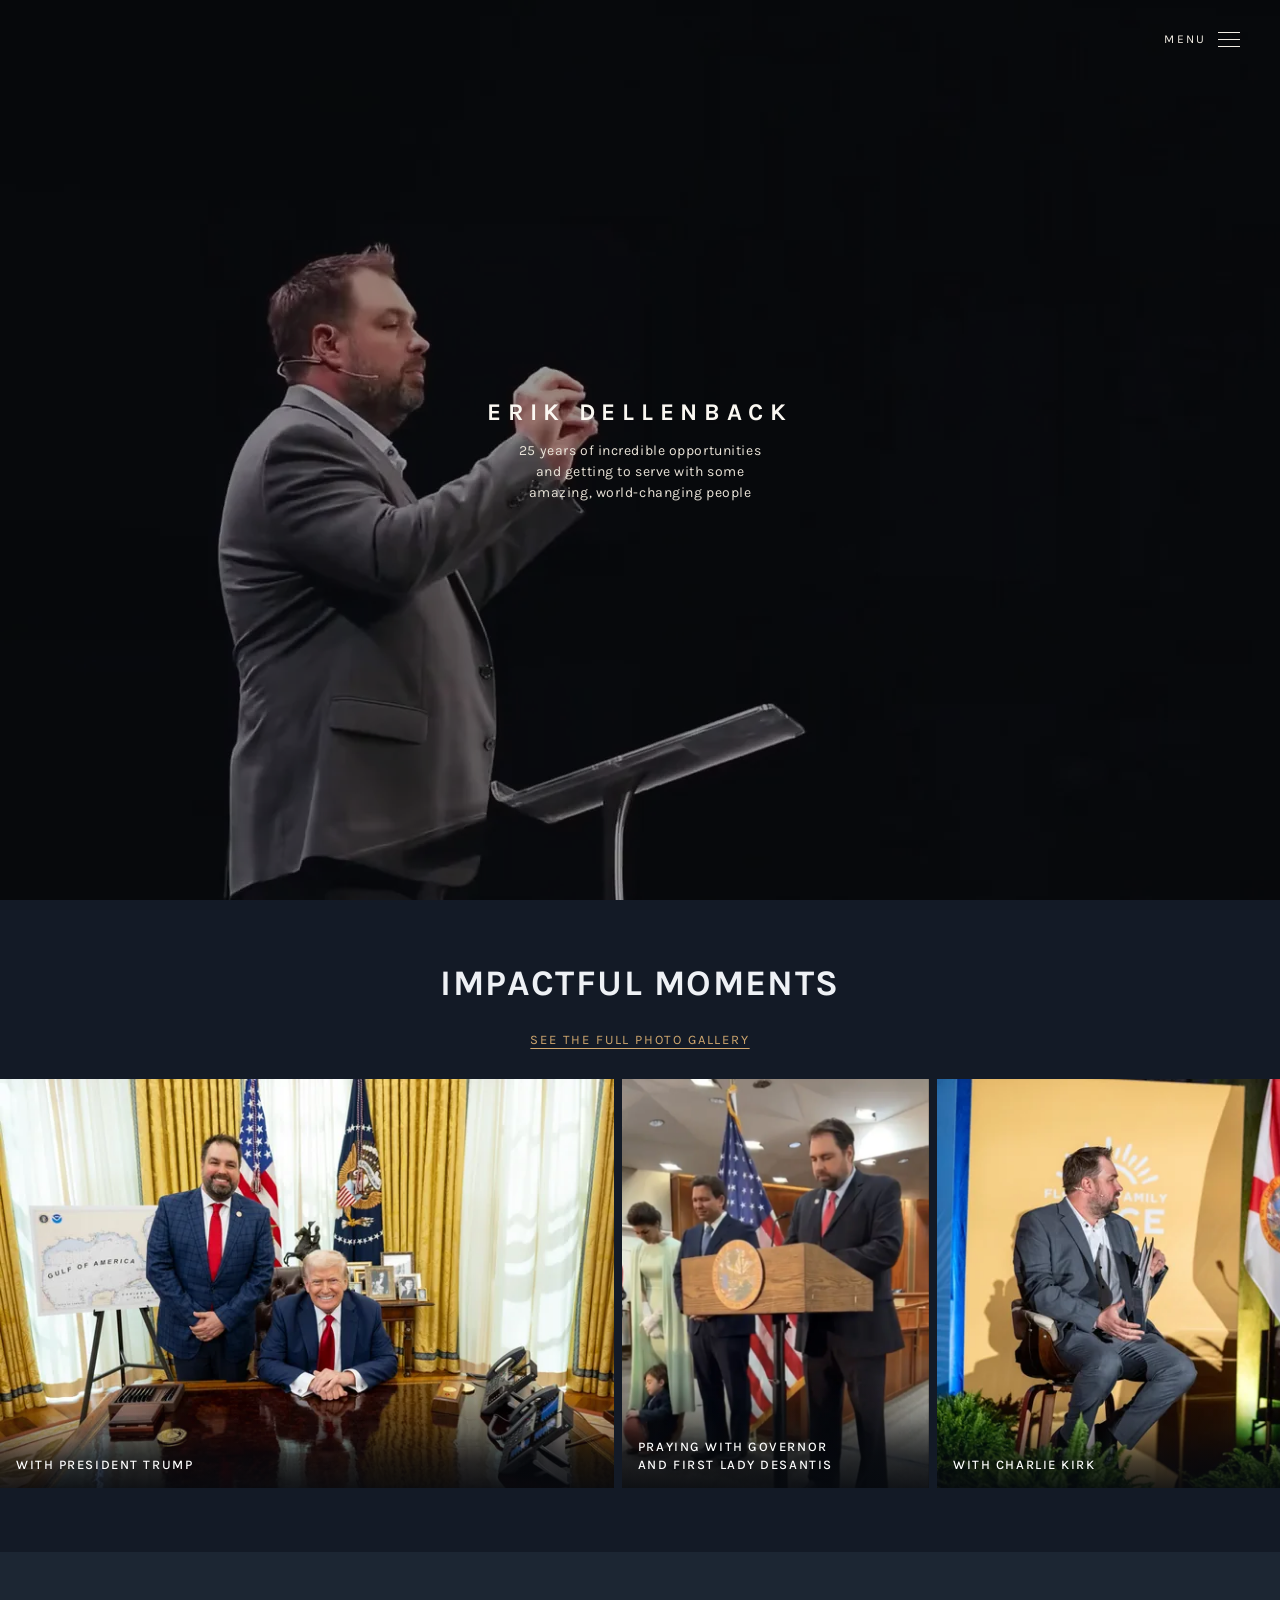
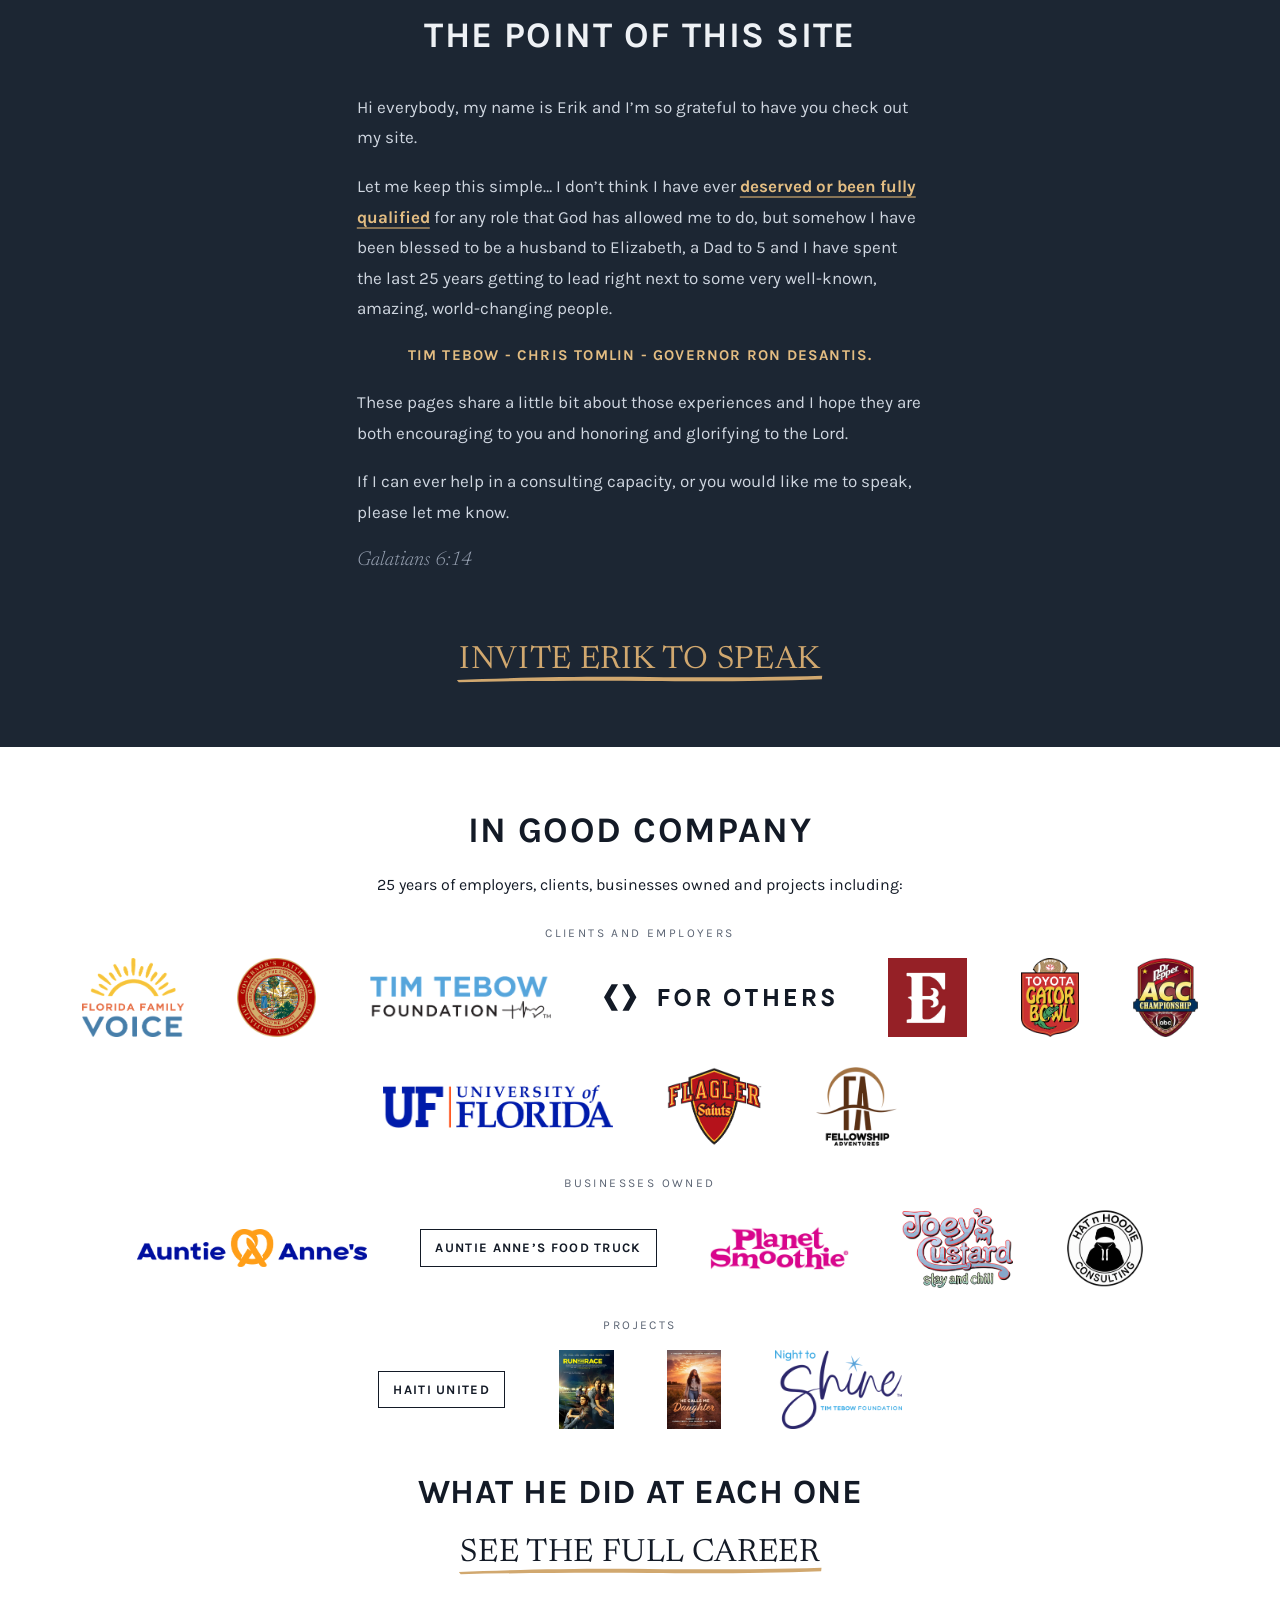
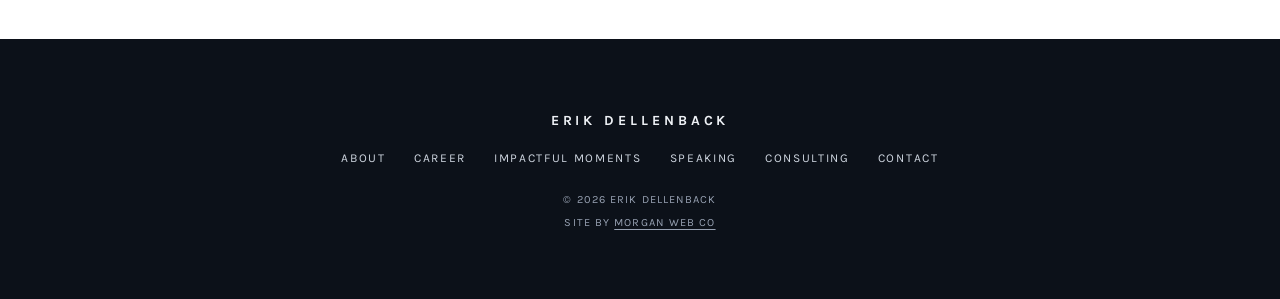
==== index.html @ 61e1d21b "Proofreading pass: confirmed grammar fixes across the site Curly apostrophes in the homepage meta te" ====
<!doctype html>
<html lang="en" class="no-js">
<head>
  <meta charset="utf-8">
  <meta name="viewport" content="width=device-width, initial-scale=1">
  <title>Erik Dellenback</title>
  <meta name="description" content="Erik Dellenback. Husband. Father. Follower of Jesus. CEO of Florida Family Voice, Florida’s first Governor’s Liaison for Faith and Community, founding president of the Tim Tebow Foundation.">
  <link rel="canonical" href="https://erikdellenback.com/">
  <meta name="theme-color" content="#131a26">

  <!-- Social sharing card -->
  <meta property="og:type" content="website">
  <meta property="og:site_name" content="Erik Dellenback">
  <meta property="og:title" content="Erik Dellenback">
  <meta property="og:description" content="Husband. Father. Follower of Jesus. CEO of Florida Family Voice, Florida’s first Governor’s Liaison for Faith and Community, founding president of the Tim Tebow Foundation.">
  <meta property="og:url" content="https://erikdellenback.com/">
  <meta property="og:image" content="https://erikdellenback.com/images/og-image.jpg">
  <meta property="og:image:width" content="1200">
  <meta property="og:image:height" content="630">
  <meta property="og:image:alt" content="Erik Dellenback walking a hurricane recovery site with Governor and First Lady DeSantis">
  <meta name="twitter:card" content="summary_large_image">

  <link rel="icon" href="favicon.svg" type="image/svg+xml">

  <!-- Fonts: Karla (sans, headings and body) + Newsreader (serif, quotes) -->
  <link rel="preconnect" href="https://fonts.googleapis.com">
  <link rel="preconnect" href="https://fonts.gstatic.com" crossorigin>
  <link href="https://fonts.googleapis.com/css2?family=Newsreader:ital,opsz,wght@0,6..72,300;0,6..72,400;1,6..72,300&family=Karla:wght@300;400;500;700&display=swap" rel="stylesheet">

  <link rel="stylesheet" href="css/site.css">
  <script src="js/site.js" defer onerror="document.documentElement.classList.replace('js','no-js')"></script>

  <script type="application/ld+json">
  {
  "@context": "https://schema.org",
  "@type": "Person",
  "name": "Erik Dellenback",
  "url": "https://erikdellenback.com/",
  "jobTitle": "Chief Executive Officer, Florida Family Voice",
  "address": {
    "@type": "PostalAddress",
    "addressLocality": "St. Augustine",
    "addressRegion": "FL",
    "addressCountry": "US"
  }
}
  </script>
</head>
<body>
<a class="skip" href="#main">Skip to content</a>

<!-- ============================================================
     HERO
     The still <picture> is always there and doubles as the video
     poster. js/site.js picks the landscape or portrait clip by screen
     shape and only shows it once it is actually playing.
       media/hero-landscape.mp4   16:9, desktops and tablets
       media/hero-portrait.mp4     9:16, phones held upright
     ============================================================ -->
<header id="top" class="hero">
  <picture class="hero__media">
    <source type="image/webp" media="(max-aspect-ratio: 4/5)" srcset="images/hero-still-portrait-640.webp 640w, images/hero-still-portrait-720.webp 720w" sizes="100vw">
    <source type="image/jpeg" media="(max-aspect-ratio: 4/5)" srcset="images/hero-still-portrait-640.jpg 640w, images/hero-still-portrait-720.jpg 720w" sizes="100vw">
    <source type="image/webp" srcset="images/hero-still-640.webp 640w, images/hero-still-1024.webp 1024w, images/hero-still-1600.webp 1600w, images/hero-still-1920.webp 1920w" sizes="100vw">
    <img src="images/hero-still-1600.jpg" srcset="images/hero-still-640.jpg 640w, images/hero-still-1024.jpg 1024w, images/hero-still-1600.jpg 1600w, images/hero-still-1920.jpg 1920w" sizes="100vw" alt="" width="1920" height="1080" fetchpriority="high" decoding="sync">
  </picture>
  <video class="hero__video" muted loop playsinline preload="metadata" aria-hidden="true" tabindex="-1" hidden
         data-src-landscape="media/hero-landscape.mp4"
         data-src-portrait="media/hero-portrait.mp4"></video>
  <div class="hero__overlay" aria-hidden="true"></div>

  <div class="topbar topbar--over">
    <button class="menu-btn" type="button" aria-expanded="false" aria-controls="menu">
      <span class="menu-btn__label">Menu</span>
      <span class="menu-btn__lines" aria-hidden="true"></span>
    </button>
  </div>

  <div class="hero__text">
    <h1 class="hero__name">Erik Dellenback</h1>
    <p class="hero__tagline">25 years of incredible opportunities and getting to serve with some amazing, world-changing people</p>
  </div>
</header>

<!-- ============================================================
     MENU  (Erik's list, 30 September 2026). Podcast is not in the
     menu; add an item pointing at #listen if clips ever exist.
     ============================================================ -->
<div id="menu" class="menu" hidden>
  <div class="menu__backdrop" data-menu-close></div>
  <nav class="menu__panel" aria-label="Site">
    <button class="menu__close" type="button" data-menu-close>Close</button>
    <ul class="menu__list">
      <li><a href="about.html">About</a></li>
      <li><a href="career.html">Career</a></li>
      <li><a href="moments.html">Impactful Moments</a></li>
      <li><a href="speaking.html">Speaking</a></li>
      <li><a href="consulting.html">Consulting</a></li>
      <li><a href="contact.html">Contact</a></li>
    </ul>
  </nav>
</div>

<main id="main" tabindex="-1">

<!-- ============================================================
     PEOPLE  (film strip)
     Seven photos at one height, drifting left. Edit the FIRST list; the
     second is a copy that makes the loop seamless. Under reduced motion
     it is a static row you can scroll by hand.
     ============================================================ -->
<section id="people" class="band band--navy">
  <div class="section section--head reveal">
    <h2 class="h2 h2--center">Impactful moments</h2>
    <p class="section__link"><a href="moments.html">See the full photo gallery</a></p>
  </div>
  <div class="strip">
    <div class="strip__track">
      <ul class="strip__list">
        <li class="strip__item">
          <figure>
            <picture>
              <source type="image/webp" srcset="images/trump-oval-office-640.webp 640w, images/trump-oval-office-1024.webp 1024w, images/trump-oval-office-1600.webp 1600w" sizes="(max-width: 687px) 330px, (max-width: 1375px) 48vw, 660px">
              <img src="images/trump-oval-office-1024.jpg" srcset="images/trump-oval-office-640.jpg 640w, images/trump-oval-office-1024.jpg 1024w, images/trump-oval-office-1600.jpg 1600w" sizes="(max-width: 687px) 330px, (max-width: 1375px) 48vw, 660px" alt="Erik Dellenback standing beside President Trump at the Resolute Desk in the Oval Office" decoding="async" width="1024" height="683">
            </picture>
            <figcaption class="strip__caption">With President Trump</figcaption>
          </figure>
        </li>
        <li class="strip__item">
          <figure>
            <picture>
              <source type="image/webp" srcset="images/desantis-podium-640.webp 640w, images/desantis-podium-1024.webp 1024w, images/desantis-podium-1284.webp 1284w" sizes="(max-width: 687px) 165px, (max-width: 1375px) 24vw, 330px">
              <img src="images/desantis-podium-1024.jpg" srcset="images/desantis-podium-640.jpg 640w, images/desantis-podium-1024.jpg 1024w, images/desantis-podium-1284.jpg 1284w" sizes="(max-width: 687px) 165px, (max-width: 1375px) 24vw, 330px" alt="Erik Dellenback praying at a podium bearing the seal of Florida, with Governor and First Lady DeSantis behind him" decoding="async" width="1024" height="1742" style="aspect-ratio:3/4;object-position:50% 20%">
            </picture>
            <figcaption class="strip__caption">Praying with Governor and First Lady DeSantis</figcaption>
          </figure>
        </li>
        <li class="strip__item">
          <figure>
            <picture>
              <source type="image/webp" srcset="images/charlie-kirk-stage-640.webp 640w, images/charlie-kirk-stage-1024.webp 1024w, images/charlie-kirk-stage-1600.webp 1600w" sizes="(max-width: 687px) 330px, (max-width: 1375px) 48vw, 660px">
              <img src="images/charlie-kirk-stage-1024.jpg" srcset="images/charlie-kirk-stage-640.jpg 640w, images/charlie-kirk-stage-1024.jpg 1024w, images/charlie-kirk-stage-1600.jpg 1600w" sizes="(max-width: 687px) 330px, (max-width: 1375px) 48vw, 660px" alt="Erik Dellenback seated on stage in conversation with Charlie Kirk at a Florida Family Voice event" decoding="async" width="1024" height="683">
            </picture>
            <figcaption class="strip__caption">With Charlie Kirk</figcaption>
          </figure>
        </li>
        <li class="strip__item">
          <figure>
            <picture>
              <source type="image/webp" srcset="images/tebow-foundation-640.webp 640w, images/tebow-foundation-960.webp 960w" sizes="(max-width: 687px) 220px, (max-width: 1375px) 32vw, 440px">
              <img src="images/tebow-foundation-960.jpg" srcset="images/tebow-foundation-640.jpg 640w, images/tebow-foundation-960.jpg 960w" sizes="(max-width: 687px) 220px, (max-width: 1375px) 32vw, 440px" alt="Tim Tebow with his arm around Erik Dellenback in front of a Tim Tebow Foundation backdrop" decoding="async" width="960" height="960">
            </picture>
            <figcaption class="strip__caption">With Tim Tebow</figcaption>
          </figure>
        </li>
        <li class="strip__item">
          <figure>
            <picture>
              <source type="image/webp" srcset="images/chris-tomlin-640.webp 640w, images/chris-tomlin-1024.webp 1024w, images/chris-tomlin-1600.webp 1600w" sizes="(max-width: 687px) 220px, (max-width: 1375px) 32vw, 440px">
              <img src="images/chris-tomlin-1024.jpg" srcset="images/chris-tomlin-640.jpg 640w, images/chris-tomlin-1024.jpg 1024w, images/chris-tomlin-1600.jpg 1600w" sizes="(max-width: 687px) 220px, (max-width: 1375px) 32vw, 440px" alt="Erik Dellenback with Chris Tomlin and the For Others board, standing in a line in a bright loft" decoding="async" width="1024" height="1024">
            </picture>
            <figcaption class="strip__caption">With Chris Tomlin and the For Others board</figcaption>
          </figure>
        </li>
        <li class="strip__item">
          <figure>
            <picture>
              <source type="image/webp" srcset="images/tebow-cure-640.webp 640w, images/tebow-cure-932.webp 932w" sizes="(max-width: 687px) 220px, (max-width: 1375px) 32vw, 440px">
              <img src="images/tebow-cure-932.jpg" srcset="images/tebow-cure-640.jpg 640w, images/tebow-cure-932.jpg 932w" sizes="(max-width: 687px) 220px, (max-width: 1375px) 32vw, 440px" alt="Erik Dellenback and Tim Tebow beside the mission plaque at the Tebow CURE Hospital in Davao City" decoding="async" width="932" height="960">
            </picture>
            <figcaption class="strip__caption">Tebow CURE Hospital, Davao City</figcaption>
          </figure>
        </li>
        <li class="strip__item">
          <figure>
            <picture>
              <source type="image/webp" srcset="images/desantis-meeting-640.webp 640w, images/desantis-meeting-1024.webp 1024w, images/desantis-meeting-1600.webp 1600w" sizes="(max-width: 687px) 330px, (max-width: 1375px) 48vw, 660px">
              <img src="images/desantis-meeting-1024.jpg" srcset="images/desantis-meeting-640.jpg 640w, images/desantis-meeting-1024.jpg 1024w, images/desantis-meeting-1600.jpg 1600w" sizes="(max-width: 687px) 330px, (max-width: 1375px) 48vw, 660px" alt="Erik Dellenback at a conference table with Governor DeSantis and Florida faith leaders" decoding="async" width="1024" height="683">
            </picture>
            <figcaption class="strip__caption">With Governor Ron DeSantis</figcaption>
          </figure>
        </li>
      </ul>
      <ul class="strip__list" aria-hidden="true">
        <li class="strip__item">
          <figure>
            <picture>
              <source type="image/webp" srcset="images/trump-oval-office-640.webp 640w, images/trump-oval-office-1024.webp 1024w, images/trump-oval-office-1600.webp 1600w" sizes="(max-width: 687px) 330px, (max-width: 1375px) 48vw, 660px">
              <img src="images/trump-oval-office-1024.jpg" srcset="images/trump-oval-office-640.jpg 640w, images/trump-oval-office-1024.jpg 1024w, images/trump-oval-office-1600.jpg 1600w" sizes="(max-width: 687px) 330px, (max-width: 1375px) 48vw, 660px" alt="Erik Dellenback standing beside President Trump at the Resolute Desk in the Oval Office" decoding="async" width="1024" height="683">
            </picture>
            <figcaption class="strip__caption">With President Trump</figcaption>
          </figure>
        </li>
        <li class="strip__item">
          <figure>
            <picture>
              <source type="image/webp" srcset="images/desantis-podium-640.webp 640w, images/desantis-podium-1024.webp 1024w, images/desantis-podium-1284.webp 1284w" sizes="(max-width: 687px) 165px, (max-width: 1375px) 24vw, 330px">
              <img src="images/desantis-podium-1024.jpg" srcset="images/desantis-podium-640.jpg 640w, images/desantis-podium-1024.jpg 1024w, images/desantis-podium-1284.jpg 1284w" sizes="(max-width: 687px) 165px, (max-width: 1375px) 24vw, 330px" alt="Erik Dellenback praying at a podium bearing the seal of Florida, with Governor and First Lady DeSantis behind him" decoding="async" width="1024" height="1742" style="aspect-ratio:3/4;object-position:50% 20%">
            </picture>
            <figcaption class="strip__caption">Praying with Governor and First Lady DeSantis</figcaption>
          </figure>
        </li>
        <li class="strip__item">
          <figure>
            <picture>
              <source type="image/webp" srcset="images/charlie-kirk-stage-640.webp 640w, images/charlie-kirk-stage-1024.webp 1024w, images/charlie-kirk-stage-1600.webp 1600w" sizes="(max-width: 687px) 330px, (max-width: 1375px) 48vw, 660px">
              <img src="images/charlie-kirk-stage-1024.jpg" srcset="images/charlie-kirk-stage-640.jpg 640w, images/charlie-kirk-stage-1024.jpg 1024w, images/charlie-kirk-stage-1600.jpg 1600w" sizes="(max-width: 687px) 330px, (max-width: 1375px) 48vw, 660px" alt="Erik Dellenback seated on stage in conversation with Charlie Kirk at a Florida Family Voice event" decoding="async" width="1024" height="683">
            </picture>
            <figcaption class="strip__caption">With Charlie Kirk</figcaption>
          </figure>
        </li>
        <li class="strip__item">
          <figure>
            <picture>
              <source type="image/webp" srcset="images/tebow-foundation-640.webp 640w, images/tebow-foundation-960.webp 960w" sizes="(max-width: 687px) 220px, (max-width: 1375px) 32vw, 440px">
              <img src="images/tebow-foundation-960.jpg" srcset="images/tebow-foundation-640.jpg 640w, images/tebow-foundation-960.jpg 960w" sizes="(max-width: 687px) 220px, (max-width: 1375px) 32vw, 440px" alt="Tim Tebow with his arm around Erik Dellenback in front of a Tim Tebow Foundation backdrop" decoding="async" width="960" height="960">
            </picture>
            <figcaption class="strip__caption">With Tim Tebow</figcaption>
          </figure>
        </li>
        <li class="strip__item">
          <figure>
            <picture>
              <source type="image/webp" srcset="images/chris-tomlin-640.webp 640w, images/chris-tomlin-1024.webp 1024w, images/chris-tomlin-1600.webp 1600w" sizes="(max-width: 687px) 220px, (max-width: 1375px) 32vw, 440px">
              <img src="images/chris-tomlin-1024.jpg" srcset="images/chris-tomlin-640.jpg 640w, images/chris-tomlin-1024.jpg 1024w, images/chris-tomlin-1600.jpg 1600w" sizes="(max-width: 687px) 220px, (max-width: 1375px) 32vw, 440px" alt="Erik Dellenback with Chris Tomlin and the For Others board, standing in a line in a bright loft" decoding="async" width="1024" height="1024">
            </picture>
            <figcaption class="strip__caption">With Chris Tomlin and the For Others board</figcaption>
          </figure>
        </li>
        <li class="strip__item">
          <figure>
            <picture>
              <source type="image/webp" srcset="images/tebow-cure-640.webp 640w, images/tebow-cure-932.webp 932w" sizes="(max-width: 687px) 220px, (max-width: 1375px) 32vw, 440px">
              <img src="images/tebow-cure-932.jpg" srcset="images/tebow-cure-640.jpg 640w, images/tebow-cure-932.jpg 932w" sizes="(max-width: 687px) 220px, (max-width: 1375px) 32vw, 440px" alt="Erik Dellenback and Tim Tebow beside the mission plaque at the Tebow CURE Hospital in Davao City" decoding="async" width="932" height="960">
            </picture>
            <figcaption class="strip__caption">Tebow CURE Hospital, Davao City</figcaption>
          </figure>
        </li>
        <li class="strip__item">
          <figure>
            <picture>
              <source type="image/webp" srcset="images/desantis-meeting-640.webp 640w, images/desantis-meeting-1024.webp 1024w, images/desantis-meeting-1600.webp 1600w" sizes="(max-width: 687px) 330px, (max-width: 1375px) 48vw, 660px">
              <img src="images/desantis-meeting-1024.jpg" srcset="images/desantis-meeting-640.jpg 640w, images/desantis-meeting-1024.jpg 1024w, images/desantis-meeting-1600.jpg 1600w" sizes="(max-width: 687px) 330px, (max-width: 1375px) 48vw, 660px" alt="Erik Dellenback at a conference table with Governor DeSantis and Florida faith leaders" decoding="async" width="1024" height="683">
            </picture>
            <figcaption class="strip__caption">With Governor Ron DeSantis</figcaption>
          </figure>
        </li>
      </ul>
    </div>
  </div>
</section>

<!-- ============================================================
     LISTEN  (hidden until real clips exist; not in the menu)
     Remove the `hidden` attribute, add a Podcast menu item, then
     replace each href, title, meta line and thumbnail.
     ============================================================ -->
<section id="listen" class="band band--slate" hidden>
  <div class="section">
  <h2 class="h2 h2--center">A few things I’ve said out loud</h2>
  <div class="clips">
    <a class="clip" href="#">
      <div class="clip__thumb"><span class="clip__play">Play</span></div>
      <p class="clip__title">Clip title</p>
      <p class="caption">Where it was said · length</p>
    </a>
    <a class="clip" href="#">
      <div class="clip__thumb"><span class="clip__play">Play</span></div>
      <p class="clip__title">Clip title</p>
      <p class="caption">Where it was said · length</p>
    </a>
    <a class="clip" href="#">
      <div class="clip__thumb"><span class="clip__play">Play</span></div>
      <p class="clip__title">Clip title</p>
      <p class="caption">Where it was said · length</p>
    </a>
  </div>
  </div>
</section>

<!-- ============================================================
     STORY  (Erik's own words, verbatim) and the closing call
     ============================================================ -->
<section id="story" class="band band--slate">
  <div class="section story reveal">
    <h2 class="h2 h2--center">The point of this site</h2>
    <div class="prose">
      <p>Hi everybody, my name is Erik and I’m so grateful to have you check out my site.</p>
      <p>Let me keep this simple… I don’t think I have ever <mark class="hl">deserved or been fully qualified</mark> for any role that God has allowed me to do, but somehow I have been blessed to be a husband to Elizabeth, a Dad to 5 and I have spent the last 25 years getting to lead right next to some very well-known, amazing, world-changing people.</p>
      <p class="story__names">Tim Tebow - Chris Tomlin - Governor Ron DeSantis.</p>
      <p>These pages share a little bit about those experiences and I hope they are both encouraging to you and honoring and glorifying to the Lord.</p>
      <p>If I can ever help in a consulting capacity, or you would like me to speak, please let me know.</p>
      <p class="story__coda">Galatians 6:14</p>
    </div>
    <div class="cta">
      <a class="cta__link" href="speaking.html">Invite Erik to speak<svg class="cta__stroke" viewBox="0 0 400 12" preserveAspectRatio="none" aria-hidden="true"><path d="M2 8.5 C 60 5.5, 140 4, 210 4.8 C 280 5.6, 340 5.2, 398 3.2 L 397.6 7.4 C 340 9.8, 280 10.4, 210 9.6 C 140 8.8, 70 9.6, 4 11 Z" fill="currentColor"/></svg></a>
    </div>
  </div>
</section>

<!-- ============================================================
     ORGANIZATIONS  (logo row on the light panel)
     Files live in logos/. Wordmarks use .logos__img; badges, seals,
     stacked and script marks add .logos__img--tall; the low horizontal
     For Others mark adds .logos__img--small. See docs/LOGOS.md.
     ============================================================ -->
<section id="served" class="band band--light section--logos">
  <div class="section reveal">
    <h2 class="h2 h2--center">In good company</h2>
    <p class="section__sub">25 years of employers, clients, businesses owned and projects including:</p>
    <div class="logos__group">
      <h3 class="logos__title">Clients and employers</h3>
      <ul class="logos">
      <li><a class="logos__link" href="career.html#florida-family-voice"><img class="logos__img logos__img--tall" src="logos/florida-family-voice.png" alt="Florida Family Voice" loading="lazy" decoding="async"><span class="logos__tip">CEO, 2025 to present</span></a></li>
      <li><a class="logos__link" href="career.html#governors-office"><img class="logos__img logos__img--tall" src="logos/gfci-seal.png" alt="Governor’s Faith and Community Initiative, State of Florida" loading="lazy" decoding="async"><span class="logos__tip">Governor’s Liaison, 2019 to 2025</span></a></li>
      <li><a class="logos__link" href="career.html#tim-tebow-foundation"><img class="logos__img" src="logos/tim-tebow-foundation.png" alt="Tim Tebow Foundation" loading="lazy" decoding="async"><span class="logos__tip">Founding President, 2011 to 2017</span></a></li>
      <li><a class="logos__link" href="career.html#for-others"><img class="logos__img logos__img--small" src="logos/for-others.svg" alt="For Others" loading="lazy" decoding="async"><span class="logos__tip">Founding board member, then interim CEO and President</span></a></li>
      <li><a class="logos__link" href="career.html#eleven22"><img class="logos__img logos__img--tall" src="logos/eleven22.png" alt="The Church of Eleven22" loading="lazy" decoding="async"><span class="logos__tip">Ordained Pastor, 2025 to present</span></a></li>
      <li><a class="logos__link" href="career.html#gator-bowl"><img class="logos__img logos__img--tall" src="logos/gator-bowl.png" alt="Gator Bowl" loading="lazy" decoding="async"><span class="logos__tip">Intern to VP and CMO, 2000 to 2011</span></a></li>
      <li><a class="logos__link" href="career.html#gator-bowl"><img class="logos__img logos__img--tall" src="logos/acc-championship.png" alt="Dr Pepper ACC Championship" loading="lazy" decoding="async"><span class="logos__tip">Founding Director, 2004 to 2008</span></a></li>
      <li><a class="logos__link" href="career.html#university-of-florida"><img class="logos__img" src="logos/university-of-florida.png" alt="University of Florida" loading="lazy" decoding="async"><span class="logos__tip">Graduate, Florida Blue Key</span></a></li>
      <li><a class="logos__link" href="career.html#flagler-college"><img class="logos__img logos__img--tall" src="logos/flagler.png" alt="Flagler College" loading="lazy" decoding="async"><span class="logos__tip">Adjunct Professor, 2008 to 2011</span></a></li>
      <li><a class="logos__link" href="career.html#fellowship-adventures"><img class="logos__img logos__img--tall" src="logos/fellowship-adventures.png" alt="Fellowship Adventures" loading="lazy" decoding="async"><span class="logos__tip">Chairman of the Board</span></a></li>
      </ul>
    </div>
    <div class="logos__group">
      <h3 class="logos__title">Businesses owned</h3>
      <ul class="logos">
      <li><a class="logos__link" href="career.html#auntie-annes"><img class="logos__img" src="logos/auntie-annes.png" alt="Auntie Anne’s" loading="lazy" decoding="async"><span class="logos__tip">Owner and franchisee, 2017 to 2024</span></a></li>
      <li><a class="logos__link" href="career.html#auntie-annes"><span class="logos__text">Auntie Anne’s Food Truck</span><span class="logos__tip">Owner, Northeast Florida, sold 2021</span></a></li>
      <li><a class="logos__link" href="career.html#planet-smoothie"><img class="logos__img" src="logos/planet-smoothie.png" alt="Planet Smoothie" loading="lazy" decoding="async"><span class="logos__tip">Owner and franchisee, 2017 to 2024</span></a></li>
      <li><a class="logos__link" href="career.html#joeys-custard"><img class="logos__img logos__img--tall" src="logos/joeys-custard.png" alt="Joey’s Custard" loading="lazy" decoding="async"><span class="logos__tip">Owner, Sanibel Island, 2021 to 2022</span></a></li>
      <li><a class="logos__link" href="career.html#hat-n-hoodie"><img class="logos__img logos__img--tall" src="logos/hat-n-hoodie.png" alt="Hat n Hoodie Consulting" loading="lazy" decoding="async"><span class="logos__tip">Founder, 2017 to present</span></a></li>
      </ul>
    </div>
    <div class="logos__group">
      <h3 class="logos__title">Projects</h3>
      <ul class="logos">
      <li><a class="logos__link" href="career.html#haiti-united"><span class="logos__text">Haiti United</span><span class="logos__tip">Collaboration</span></a></li>
      <li><a class="logos__link" href="career.html#run-the-race"><img class="logos__img logos__img--tall" src="images/poster-run-the-race-300.jpg" alt="Run the Race" loading="lazy" decoding="async"><span class="logos__tip">Executive producer, 2016 to 2019</span></a></li>
      <li><a class="logos__link" href="career.html#he-calls-me-daughter"><img class="logos__img logos__img--tall" src="images/poster-he-calls-me-daughter-300.jpg" alt="He Calls Me Daughter" loading="lazy" decoding="async"><span class="logos__tip">Executive producer, 2024 to 2026</span></a></li>
      <li><a class="logos__link" href="career.html#night-to-shine"><img class="logos__img logos__img--tall" src="logos/night-to-shine.png" alt="Night to Shine" loading="lazy" decoding="async"><span class="logos__tip">Started it at the Tim Tebow Foundation</span></a></li>
      </ul>
    </div>
    <div class="cta cta--on-light">
      <p class="cta__line">What he did at each one</p>
      <a class="cta__link" href="career.html">See the full career<svg class="cta__stroke" viewBox="0 0 400 12" preserveAspectRatio="none" aria-hidden="true"><path d="M2 8.5 C 60 5.5, 140 4, 210 4.8 C 280 5.6, 340 5.2, 398 3.2 L 397.6 7.4 C 340 9.8, 280 10.4, 210 9.6 C 140 8.8, 70 9.6, 4 11 Z" fill="currentColor"/></svg></a>
    </div>
  </div>
</section>

</main>

<!-- ============================================================
     FOOTER / CONTACT
     Social links are commented out until Erik supplies real URLs.
     ============================================================ -->
<footer class="footer">
  <a class="footer__mark" href="index.html">Erik Dellenback</a>
  <nav class="footer__nav" aria-label="Footer">
    <a href="about.html">About</a>
    <a href="career.html">Career</a>
    <a href="moments.html">Impactful Moments</a>
    <a href="speaking.html">Speaking</a>
    <a href="consulting.html">Consulting</a>
    <a href="contact.html">Contact</a>
  </nav>
  <!-- social links go here once Erik sends the ones he uses:
  <div class="footer__links"><a href="https://instagram.com/">Instagram</a></div>
  -->
  <p class="footer__legal">&copy; 2026 Erik Dellenback</p>
  <p class="footer__credit">Site by <a href="https://morganwebco.com" rel="noopener">Morgan Web Co</a></p>
</footer>

</body>
</html>
---- css/site.css ----
/* ==========================================================================
   Erik Dellenback site styles
   Palette taken from the hero video: the navy of the stages, suits and the
   Florida Family Voice backdrop as the ground; the warm gold of the
   backdrop and the wood as the accent. Karla for headings and body,
   Newsreader for quotes. Every chapter of the page sits on its own ground.
   ========================================================================== */

:root {
  --navy: #131a26;          /* primary: page ground */
  --slate: #1c2633;         /* second ground, story */
  --deep: #0c1119;          /* footer */
  --light: #ffffff;         /* logo panel */
  --gold: #d1a86f;          /* secondary: accent */
  --gold-strong: #e3bd82;   /* accent hover */
  --text: #eef1f5;          /* headings on dark */
  --body: #cfd6e0;          /* paragraphs on dark */
  --muted: #97a1b2;         /* captions, labels on dark */
  --muted-ink: #5b6473;     /* labels on the light panel */
  --rule: rgba(255, 255, 255, 0.12);
  --ink: #131a26;           /* text on the light panel */
  --media: #0c1119;         /* ground behind photos */
  --hero-name: #fbf8f2;
  --hero-nav: #f3eee5;
  --hero-tag: #e9e3d8;
  --overlay: rgba(12, 17, 25, 0.42);
  --play-ground: rgba(12, 17, 25, 0.6);

  --serif: Newsreader, Georgia, "Times New Roman", serif;
  --sans: Karla, system-ui, -apple-system, "Segoe UI", sans-serif;

  --pad-x: clamp(20px, 6vw, 96px);
  --section-y: clamp(40px, 5vw, 72px);
  --max: 1280px;
  --text-col: 720px;
  --ease: 220ms ease;
}

/* Base ------------------------------------------------------------------ */
* { box-sizing: border-box; }
html { scroll-behavior: smooth; }
@media (prefers-reduced-motion: reduce) {
  html { scroll-behavior: auto; }
  :root { --ease: 0ms; }
}

body {
  margin: 0;
  background: var(--navy);
  color: var(--text);
  font-family: var(--sans);
  font-weight: 400;
  -webkit-font-smoothing: antialiased;
  -moz-osx-font-smoothing: grayscale;
}
body.menu-open { overflow: hidden; }

p { margin: 0; }
img { display: block; max-width: 100%; }
a { color: inherit; text-decoration: none; transition: color 150ms ease; }
a:hover { color: var(--gold-strong); }
a:focus-visible { outline: 2px solid var(--gold); outline-offset: 4px; }
main:focus { outline: none; }

.skip {
  position: absolute; left: 16px; top: -100px;
  padding: 8px 12px; background: var(--gold); color: var(--navy);
  font-size: 12px; letter-spacing: 0.14em; text-transform: uppercase; z-index: 30;
}
.skip:focus { top: 16px; }

/* Shared type ----------------------------------------------------------- */
.h2 {
  margin: 0 0 clamp(20px, 3vw, 36px);
  font-family: var(--sans);
  font-weight: 700;
  font-size: clamp(26px, 3vw, 36px);
  line-height: 1.1;
  letter-spacing: 0.04em;
  text-transform: uppercase;
  color: var(--text);
}
.h2--center { text-align: center; }
.h2--page { margin-bottom: 20px; }

.eyebrow {
  margin: 0 0 14px;
  font-weight: 400; font-size: 12px; letter-spacing: 0.18em; text-transform: uppercase;
  color: var(--muted);
}
.caption { font-size: 12px; letter-spacing: 0.02em; color: var(--muted); }

.prose {
  display: flex; flex-direction: column; gap: 18px;
  font-size: 17px; line-height: 1.8; color: var(--body);
  text-wrap: pretty;
}
.prose a { color: var(--gold); text-decoration: underline; text-underline-offset: 3px; }
.prose a:hover { color: var(--gold-strong); }

/* Highlight: Erik's own key words in bold gold with a thin gold rule ------- */
.hl {
  background: none;
  color: var(--gold-strong); font-weight: 700;
  text-decoration: underline; text-decoration-color: rgba(209, 168, 111, 0.6);
  text-decoration-thickness: 2px; text-underline-offset: 0.26em; text-decoration-skip-ink: none;
}

/* Bands and layout ------------------------------------------------------ */
.band { padding: var(--section-y) 0; }
.band--navy  { background: var(--navy); }
.band--slate { background: var(--slate); }
.band--light { background: var(--light); color: var(--ink); }
.band--light .h2 { color: var(--ink); }

.section {
  max-width: var(--max);
  margin: 0 auto;
  padding: 0 var(--pad-x);
}
.section--head { padding-bottom: clamp(20px, 3vw, 32px); }

/* Reveal: a short fade-up as each chapter enters view (JS only) ----------- */
.js .reveal { opacity: 0; transform: translateY(18px); transition: opacity 600ms ease, transform 600ms ease; }
.js .reveal.is-visible { opacity: 1; transform: none; }
@media (prefers-reduced-motion: reduce), print { .js .reveal { opacity: 1; transform: none; transition: none; } }

/* Top bar and menu button ------------------------------------------------ */
.topbar {
  position: absolute; top: 0; left: 0; right: 0; z-index: 5;
  display: flex; align-items: center; justify-content: space-between;
  padding: 24px clamp(20px, 4vw, 40px);
  font-size: 12px; letter-spacing: 0.18em; text-transform: uppercase;
  color: var(--text);
}
.topbar--over { color: var(--hero-nav); }
.topbar--static { position: static; padding-top: 28px; }
.topbar__mark { color: inherit; font-family: var(--sans); font-weight: 700; font-size: 13px; letter-spacing: 0.24em; }
.topbar__mark:hover { color: var(--gold-strong); }

.menu-btn {
  margin-left: auto;
  display: inline-flex; align-items: center; gap: 12px;
  padding: 8px 0; background: none; border: 0; cursor: pointer;
  font: inherit; letter-spacing: inherit; text-transform: inherit; color: inherit;
}
.menu-btn:hover { color: var(--gold-strong); }
.menu-btn:focus-visible { outline: 2px solid currentColor; outline-offset: 6px; }
.menu-btn__lines {
  position: relative; display: block; width: 22px; height: 1px; background: currentColor;
  transition: background var(--ease);
}
.menu-btn__lines::before, .menu-btn__lines::after {
  content: ""; position: absolute; left: 0; width: 22px; height: 1px; background: currentColor;
  transition: transform var(--ease), top var(--ease);
}
.menu-btn__lines::before { top: -7px; }
.menu-btn__lines::after  { top: 7px; }
.menu-btn[aria-expanded="true"] .menu-btn__lines { background: transparent; }
.menu-btn[aria-expanded="true"] .menu-btn__lines::before { top: 0; transform: rotate(45deg); }
.menu-btn[aria-expanded="true"] .menu-btn__lines::after  { top: 0; transform: rotate(-45deg); }

/* Slide-in menu panel ---------------------------------------------------- */
.menu { position: fixed; inset: 0; z-index: 20; }
.menu__backdrop {
  position: absolute; inset: 0; background: rgba(6, 9, 14, 0.6);
  opacity: 0; transition: opacity var(--ease);
}
.menu__panel {
  position: absolute; top: 0; right: 0; bottom: 0;
  width: min(100%, 440px);
  display: flex; flex-direction: column;
  padding: 24px clamp(28px, 5vw, 56px) 40px;
  background: var(--slate); color: var(--text);
  border-left: 1px solid var(--rule);
  transform: translateX(100%); transition: transform var(--ease);
  overflow-y: auto;
}
.menu.is-open .menu__backdrop { opacity: 1; }
.menu.is-open .menu__panel { transform: none; }

.menu__close {
  align-self: flex-end;
  padding: 8px 0; background: none; border: 0; cursor: pointer;
  font-family: var(--sans); font-size: 12px; letter-spacing: 0.18em; text-transform: uppercase; color: var(--muted);
}
.menu__close:hover { color: var(--gold-strong); }
.menu__close:focus-visible { outline: 2px solid var(--gold); outline-offset: 6px; }

.menu__list { list-style: none; margin: auto 0; padding: 0; display: flex; flex-direction: column; }
.menu__list li { border-bottom: 1px solid var(--rule); }
.menu__list li:first-child { border-top: 1px solid var(--rule); }
.menu__list a {
  display: block; padding: 18px 0;
  font-family: var(--sans); font-weight: 700; text-transform: uppercase;
  font-size: clamp(20px, 2.4vw, 26px); line-height: 1.15; letter-spacing: 0.06em;
  color: var(--text);
}
.menu__list a:hover, .menu__list a[aria-current="page"] { color: var(--gold); }


/* Hero ------------------------------------------------------------------ */
.hero {
  position: relative;
  height: 100vh;
  height: 100svh;
  min-height: 560px;
  overflow: hidden;
  background: var(--media);
}
.hero__media, .hero__video { position: absolute; inset: 0; width: 100%; height: 100%; }
.hero__media img, .hero__video { width: 100%; height: 100%; object-fit: cover; }
.hero__overlay { position: absolute; inset: 0; background: var(--overlay); pointer-events: none; }

.hero__text {
  position: absolute; inset: 0;
  display: flex; flex-direction: column; align-items: center; justify-content: center;
  text-align: center; padding: 0 24px; pointer-events: none;
}
.hero__name {
  margin: 0;
  font-family: var(--sans);
  font-weight: 700;
  font-size: clamp(17px, 2vw, 24px);
  letter-spacing: 0.28em;
  text-transform: uppercase;
  color: var(--hero-name);
}
.hero__tagline { max-width: 36ch; margin: 14px auto 0; font-size: 14px; line-height: 1.5; letter-spacing: 0.04em; color: var(--hero-tag); text-wrap: balance; }

/* Film strip: seven photos at one height, drifting left ------------------ */
.strip { position: relative; overflow: hidden; overflow: clip; }
.strip__track { display: flex; width: max-content; animation: strip-scroll 110s linear infinite; }
.strip.is-offscreen .strip__track { animation-play-state: paused; }
.strip__list { list-style: none; margin: 0; padding: 0 8px 0 0; display: flex; gap: 8px; flex-shrink: 0; }
.strip__item { flex: 0 0 auto; }
.strip__item figure { position: relative; margin: 0; width: min-content; background: var(--media); }
.strip__item picture { display: block; }
.strip__item img {
  display: block; height: clamp(220px, 32vw, 440px); width: auto; max-width: none;
  object-fit: cover;
}
.strip__caption {
  position: absolute; left: 0; right: 0; bottom: 0;
  padding: 56px 16px 14px;
  background: linear-gradient(to top, rgba(6, 9, 14, 0.9) 0%, rgba(6, 9, 14, 0.72) 30%, rgba(6, 9, 14, 0.3) 65%, rgba(6, 9, 14, 0) 100%);
  font-size: 13px; font-weight: 500; letter-spacing: 0.12em; text-transform: uppercase; line-height: 1.4;
  color: #fff; text-wrap: balance;
}
.strip:focus-visible { outline: 2px solid var(--gold); outline-offset: 2px; }
@keyframes strip-scroll {
  from { transform: translateX(0); }
  to   { transform: translateX(-50%); }
}
@media (prefers-reduced-motion: reduce) {
  .strip { overflow-x: auto; overflow-y: hidden; -webkit-overflow-scrolling: touch; }
  .strip__track { animation: none; }
  .strip__list[aria-hidden="true"] { display: none; }
}
.no-js .strip { overflow-x: auto; overflow-y: hidden; }
.no-js .strip__track { animation: none; }
.no-js .strip__list[aria-hidden="true"] { display: none; }

/* Listen ---------------------------------------------------------------- */
.clips { display: grid; grid-template-columns: repeat(auto-fit, minmax(260px, 1fr)); gap: clamp(16px, 2.4vw, 32px); }
.clip { display: flex; flex-direction: column; gap: 12px; }
.clip:hover { color: var(--text); }
.clip__thumb { position: relative; aspect-ratio: 16 / 9; background: var(--media); overflow: hidden; }
.clip__thumb img { width: 100%; height: 100%; object-fit: cover; }
.clip__play {
  position: absolute; left: 14px; bottom: 12px;
  font-size: 11px; letter-spacing: 0.16em; text-transform: uppercase;
  color: var(--hero-nav); background: var(--play-ground); padding: 6px 10px; pointer-events: none;
}
.clip__title { font-family: var(--sans); font-weight: 700; font-size: 17px; line-height: 1.3; color: var(--text); }

/* Story: words only, then the closing call ------------------------------- */
.story { max-width: var(--text-col); }
.story .prose { font-size: 17px; }
.story__coda {
  font-family: var(--serif); font-style: italic; font-weight: 300;
  font-size: 20px; line-height: 1.5; color: var(--muted);
}
.cta {
  margin-top: clamp(28px, 3.5vw, 44px);
  text-align: center;
}
.cta__line {
  margin: 0;
  font-family: var(--sans); font-weight: 700; text-transform: uppercase;
  font-size: clamp(22px, 2.8vw, 34px); line-height: 1.15; letter-spacing: 0.02em;
  color: var(--text); text-wrap: balance;
}
.cta__link {
  position: relative; display: inline-block; margin-top: 24px; padding-bottom: 4px;
  font-family: var(--serif); font-weight: 400; text-transform: uppercase;
  font-size: clamp(20px, 2.5vw, 32px); line-height: 1.1; letter-spacing: 0.02em;
  color: var(--gold);
}
.cta__link:hover { color: var(--gold-strong); }
.cta__stroke { position: absolute; left: -1%; bottom: 0; width: 102%; height: 10px; color: var(--gold); }
.cta__link:hover .cta__stroke { color: var(--gold-strong); }

/* Speaking page ---------------------------------------------------------- */
.h2--xl { font-size: clamp(30px, 3.6vw, 44px); }
.split {
  display: grid; grid-template-columns: minmax(0, 5fr) minmax(0, 7fr);
  gap: clamp(28px, 5vw, 72px); align-items: center;
}
.split__photo { aspect-ratio: 5 / 4; overflow: hidden; background: var(--media); }
.split__photo img { width: 100%; height: 100%; object-fit: cover; }
@media (min-width: 901px) { .split__photo { aspect-ratio: 1 / 1; } }
@media (max-width: 900px) { .split { grid-template-columns: 1fr; } .split__photo { max-width: 520px; } }
.pull {
  margin: 0 0 18px;
  font-family: var(--serif); font-style: italic; font-weight: 300;
  font-size: clamp(19px, 2vw, 24px); line-height: 1.45; color: var(--body); text-wrap: pretty;
}
.cta--left { text-align: left; margin-top: clamp(20px, 2.5vw, 32px); }
.cta--left .cta__link { margin-top: 0; }
.talks { list-style: none; margin: 0; padding: 0; max-width: 800px; }
.talks li { padding: 20px 0; border-bottom: 1px solid var(--rule); }
.talks li:first-child { border-top: 1px solid var(--rule); }
.talks__title {
  margin: 0;
  font-family: var(--sans); font-weight: 700; text-transform: uppercase;
  font-size: clamp(17px, 1.7vw, 21px); letter-spacing: 0.05em; line-height: 1.2; color: var(--text);
}
.talks__line { margin: 8px 0 0; font-size: 16px; line-height: 1.7; color: var(--body); max-width: 680px; }
@media (min-width: 901px) {
  .talks li { display: grid; grid-template-columns: minmax(200px, 280px) minmax(0, 1fr); column-gap: clamp(24px, 4vw, 48px); align-items: baseline; }
  .talks__line { margin: 0; max-width: none; }
}
.press { max-width: var(--text-col); }
.press--center { margin-left: auto; margin-right: auto; }
.press--center .h2 { text-align: center; }
.press--center-head .pull, .press--center-head .press__contact { text-align: center; }
.press--center-head .split__logo { margin-left: auto; margin-right: auto; }
.press .prose { font-size: 17px; line-height: 1.8; }
.press__contact { margin-top: 24px; font-size: 15px; color: var(--muted); }
.press__contact a { color: var(--gold); text-decoration: underline; text-underline-offset: 3px; }
.press__contact a:hover { color: var(--gold-strong); }

/* Experiences gallery ---------------------------------------------------- */
.gallery__hint { margin: 0; font-size: 12px; letter-spacing: 0.18em; text-transform: uppercase; color: var(--muted); }
.gallery { columns: 3; column-gap: 12px; }
@media (max-width: 1000px) { .gallery { columns: 2; } }
@media (max-width: 560px) { .gallery { columns: 1; } }
.tile { position: relative; margin: 0 0 12px; break-inside: avoid; background: var(--media); overflow: hidden; }
.tile img { width: 100%; height: auto; display: block; transition: transform 600ms ease; }
.tile:hover img, .tile:focus-within img { transform: scale(1.03); }
.tile__cap {
  position: absolute; left: 0; right: 0; bottom: 0;
  padding: 56px 16px 14px;
  background: linear-gradient(to top, rgba(6, 9, 14, 0.88) 0, rgba(6, 9, 14, 0.78) calc(100% - 56px), rgba(6, 9, 14, 0) 100%);
  color: #fff; opacity: 0; transform: translateY(8px);
  transition: opacity 250ms ease, transform 250ms ease;
}
.tile:hover .tile__cap, .tile:focus-within .tile__cap { opacity: 1; transform: none; }
.tile__label { display: block; font-size: 11px; letter-spacing: 0.2em; text-transform: uppercase; color: var(--gold-strong); }
.tile__line { display: block; margin-top: 4px; font-family: var(--sans); font-weight: 700; font-size: 15px; letter-spacing: 0.04em; text-transform: uppercase; line-height: 1.3; text-wrap: balance; }
.tile:has(.tile__link:focus-visible) { outline: 2px solid var(--gold); outline-offset: 2px; }
@media (hover: none) {
  .tile__cap { opacity: 1; transform: none; }
  .gallery__hint { display: none; }
  .tile:focus-within img { transform: none; }
}
@media (prefers-reduced-motion: reduce) {
  .tile img, .tile__cap { transition: none; }
  .tile:hover img, .tile:focus-within img { transform: none; }
}

/* Organizations (logo row on the light panel) ------------------------------ */
.section--logos { text-align: center; overflow-x: clip; }
.section--logos .h2 { margin-bottom: clamp(20px, 2.5vw, 32px); }
.logos {
  list-style: none; margin: 0 auto; padding: 0; max-width: 1120px;
  display: flex; flex-wrap: wrap; justify-content: center; align-items: center;
  gap: 30px clamp(32px, 4.2vw, 60px);
}
.logos li { display: flex; align-items: center; justify-content: center; }
.logos__img { height: clamp(30px, 3.4vw, 48px); width: auto; max-width: 230px; object-fit: contain; }
.logos__img--tall { height: clamp(56px, 6.2vw, 88px); max-width: 250px; }
.logos__img--small { height: clamp(22px, 2.4vw, 34px); }

/* Consulting: who it is for ---------------------------------------------- */
.who { display: grid; gap: clamp(24px, 4vw, 48px); max-width: 1000px; }
@media (min-width: 901px) { .who { grid-template-columns: repeat(3, 1fr); } }
.who + .press__contact { margin-top: clamp(28px, 3.5vw, 44px); }
.who__title {
  margin: 0 0 10px; padding-top: 16px; border-top: 1px solid var(--rule);
  font-family: var(--sans); font-weight: 700; text-transform: uppercase;
  font-size: clamp(16px, 1.5vw, 19px); letter-spacing: 0.05em; line-height: 1.25; color: var(--text);
}
.who__line { margin: 0; font-size: 16px; line-height: 1.7; color: var(--body); }

/* Subpages (404) ---------------------------------------------------------- */
.page { max-width: var(--max); margin: 0 auto; }
.page .section { padding-top: clamp(32px, 5vw, 64px); padding-bottom: clamp(32px, 5vw, 64px); }

/* Logo links and tips (homepage) ---------------------------------------- */
.logos__link { position: relative; display: flex; align-items: center; justify-content: center; text-decoration: none; }
.logos__link img { transition: transform 220ms ease; }
.logos__link:hover img, .logos__link:focus-visible img { transform: translateY(-3px) scale(1.06); }
.logos__link:focus-visible { outline: 2px solid var(--ink); outline-offset: 3px; }
.band--light .cta__link:focus-visible { outline-color: var(--ink); }
.logos__tip {
  position: absolute; top: 100%; left: 50%; transform: translate(-50%, 2px); margin-top: 6px;
  white-space: nowrap; pointer-events: none;
  font-family: var(--sans); font-size: 11px; letter-spacing: 0.12em; text-transform: uppercase; color: var(--ink);
  opacity: 0; transition: opacity 200ms ease, transform 200ms ease;
}
.logos__link:hover .logos__tip, .logos__link:focus-visible .logos__tip { opacity: 1; transform: translate(-50%, 0); }
@media (hover: none) { .logos__tip { display: none; } }
@media (prefers-reduced-motion: reduce) { .logos__link img, .logos__tip { transition: none; } .logos__link:hover img, .logos__link:focus-visible img { transform: none; } }
.cta--on-light .cta__line { color: var(--ink); }
.cta--on-light .cta__link { color: var(--navy); }
.cta--on-light .cta__link:hover { color: var(--navy); }
.cta--on-light .cta__link:hover .cta__stroke { color: var(--navy); }

/* Contact form ------------------------------------------------------------ */
.form { max-width: 560px; margin: clamp(20px, 2.5vw, 32px) auto 0; color-scheme: dark; }
.form__row { display: flex; flex-direction: column; gap: 8px; margin-bottom: 20px; }
.form label { font-family: var(--sans); font-size: 12px; letter-spacing: 0.14em; text-transform: uppercase; color: var(--muted); }
.form input, .form select, .form textarea {
  width: 100%; box-sizing: border-box; padding: 12px 14px; margin: 0;
  font: inherit; font-size: 16px; line-height: 1.4; color: var(--text);
  background: rgba(255, 255, 255, 0.09); border: 1px solid rgba(255, 255, 255, 0.4); border-radius: 0;
}
.form select { color-scheme: dark; }
.form select option { background: var(--slate); color: var(--text); }
.form input:focus, .form select:focus, .form textarea:focus { outline: 2px solid var(--gold); outline-offset: 2px; border-color: var(--gold); }
.form textarea { min-height: 160px; resize: vertical; }
.form .form__trap { position: absolute; left: -9999px; width: 1px; height: 1px; padding: 0; border: 0; opacity: 0; }
.form__submit {
  font-family: var(--sans); font-weight: 700; font-size: 13px; letter-spacing: 0.14em; text-transform: uppercase;
  padding: 14px 32px; color: var(--gold); background: transparent; border: 1.5px solid var(--gold); border-radius: 0; cursor: pointer;
  transition: background var(--ease), color var(--ease);
}
.form__submit:hover, .form__submit:focus-visible { background: var(--gold); color: var(--navy); }
.form__submit:focus-visible { outline: 2px solid var(--gold); outline-offset: 3px; }
.form__submit[disabled] { opacity: 0.5; cursor: default; background: transparent; color: var(--gold); }
.form__status { margin: 16px 0 0; font-size: 15px; line-height: 1.6; color: var(--body); min-height: 1.6em; }
.form > .form__status:first-child { margin: 0 0 18px; color: var(--gold-strong); }
.form__status--ok { color: var(--gold-strong); }

/* About ------------------------------------------------------------------- */
.split__photo.split__photo--portrait { aspect-ratio: 3 / 4; }
.loves { list-style: none; margin: 0; padding: 0; display: grid; grid-template-columns: repeat(4, 1fr); gap: 20px; }
@media (max-width: 1000px) { .loves { grid-template-columns: repeat(2, 1fr); } }
@media (max-width: 560px) { .loves { grid-template-columns: 1fr; } }
.love { display: flex; flex-direction: column; background: var(--navy); overflow: hidden; }
.love__photo { aspect-ratio: 1 / 1; min-height: 0; flex: 0 0 auto; overflow: hidden; background: var(--media); }
.love__photo img { width: 100%; height: 100%; object-fit: cover; display: block; }
.love__body { padding: 18px 20px 22px; }
.love--text { justify-content: center; border-top: 3px solid var(--gold); background: linear-gradient(180deg, rgba(209, 168, 111, 0.1), rgba(209, 168, 111, 0) 55%), var(--navy); }
.love--text .love__body { padding: 30px 24px; }
.love__title { margin: 0 0 8px; font-family: var(--sans); font-weight: 700; text-transform: uppercase; letter-spacing: 0.05em; font-size: 15px; color: var(--text); }
.love__line { margin: 0; font-size: 15px; line-height: 1.65; color: var(--body); }
.love--text .love__title { font-size: 17px; margin-bottom: 12px; }
.love--text .love__line { font-family: var(--serif); font-style: italic; font-weight: 300; font-size: clamp(17px, 1.4vw, 20px); line-height: 1.5; color: var(--text); text-wrap: pretty; }

/* In good company --------------------------------------------------------- */
.orgs { list-style: none; margin: 0; padding: 0; }
.org {
  display: grid; grid-template-columns: 180px 1fr; gap: clamp(20px, 3vw, 40px); align-items: start;
  padding: clamp(24px, 3vw, 36px) 0; border-bottom: 1px solid var(--rule); scroll-margin-top: 90px;
}
.org:first-child { border-top: 1px solid var(--rule); }
.org__logo { background: var(--light); padding: 18px; min-height: 110px; box-sizing: border-box; display: flex; flex-direction: column; align-items: center; justify-content: center; gap: 14px; }
.org__logo:empty { background: transparent; }
.org__logo img { max-width: 140px; max-height: 70px; width: auto; height: auto; object-fit: contain; }
.org__name { margin: 0; font-family: var(--sans); font-weight: 700; text-transform: uppercase; letter-spacing: 0.05em; font-size: clamp(16px, 1.6vw, 20px); line-height: 1.3; color: var(--text); }
.org__role { margin: 6px 0 0; font-family: var(--sans); font-size: 12px; letter-spacing: 0.14em; text-transform: uppercase; line-height: 1.6; color: var(--gold); }
.org__role span { color: var(--muted); }
.org__line { margin: 12px 0 0; font-size: 16px; line-height: 1.7; color: var(--body); max-width: 680px; }
.org__line a { color: var(--gold); text-decoration: underline; text-underline-offset: 3px; }
.org__line a:hover { color: var(--gold-strong); }
@media (max-width: 640px) { .org { grid-template-columns: 1fr; } .org__logo { max-width: 220px; min-height: 90px; } }

/* 30 September round: grouped logos, story names, lightbox, consulting ------ */
.section__link { margin: -8px 0 0; text-align: center; font-size: 13px; letter-spacing: 0.14em; text-transform: uppercase; }
.section__link a { color: var(--gold); text-decoration: underline; text-underline-offset: 4px; }
.section__link a:hover { color: var(--gold-strong); }
.section__sub { margin: -10px auto 28px; max-width: 640px; text-align: center; font-size: 16px; line-height: 1.6; color: var(--ink); }
.story__names { text-align: center; font-family: var(--sans); font-weight: 700; text-transform: uppercase; letter-spacing: 0.08em; font-size: 15px; color: var(--gold-strong); }
.logos__group { margin-top: 30px; }
.logos__group:first-of-type { margin-top: 0; }
.logos__title { margin: 0 0 18px; font-family: var(--sans); font-weight: 400; font-size: 12px; letter-spacing: 0.2em; text-transform: uppercase; color: var(--muted-ink); }
.logos__text { display: inline-block; padding: 10px 14px; border: 1.5px solid var(--navy); font-family: var(--sans); font-weight: 700; font-size: 13px; letter-spacing: 0.1em; text-transform: uppercase; color: var(--navy); line-height: 1.2; }
.split__logo { display: block; width: 104px; height: auto; margin-bottom: 18px; }
.areas { columns: 2; column-gap: 32px; margin: 0; padding-left: 1.2em; font-size: 16px; line-height: 1.7; color: var(--body); }
.areas li { break-inside: avoid; padding: 2px 0; }
@media (max-width: 560px) { .areas { columns: 1; } }
@media (min-width: 641px) { .org--text > div { grid-column: 2; } }
.org__logo img[src*="poster-"] { max-height: 130px; }
.orgs + .h2 { margin-top: clamp(40px, 5vw, 64px); }
.tile__link { display: block; cursor: zoom-in; }
.lightbox { max-width: min(96vw, 1400px); max-height: 96vh; max-height: 96svh; padding: 0; overscroll-behavior: contain; margin: auto; border: 0; background: var(--deep); color: var(--text); }
.lightbox::backdrop { background: rgba(6, 9, 14, 0.9); }
.lightbox__img { display: block; max-width: 96vw; max-height: 84vh; max-height: calc(96svh - 60px); width: auto; height: auto; margin: 0 auto; }
.lightbox__cap { margin: 0; padding: 12px 16px 16px; text-align: center; font-family: var(--sans); font-size: 13px; letter-spacing: 0.08em; text-transform: uppercase; color: var(--body); }
.lightbox__close { position: absolute; top: 8px; right: 8px; min-width: 44px; min-height: 40px; display: inline-flex; align-items: center; justify-content: center; padding: 8px 12px; font-family: var(--sans); font-weight: 700; font-size: 12px; letter-spacing: 0.12em; text-transform: uppercase; color: var(--text); background: rgba(6, 9, 14, 0.7); border: 1px solid var(--rule); cursor: pointer; }
.lightbox__close:hover, .lightbox__close:focus-visible { color: var(--navy); background: var(--gold); }
body:has(.lightbox[open]) { overflow: hidden; }

/* Footer ---------------------------------------------------------------- */
.footer {
  background: var(--deep); color: var(--text);
  padding: clamp(44px, 5.5vw, 72px) 24px;
  text-align: center;
}
.footer__mark {
  margin: 0; display: inline-block; text-decoration: none;
  font-family: var(--sans); font-weight: 700; text-transform: uppercase;
  font-size: 14px; letter-spacing: 0.28em; color: var(--text);
}
.footer__mark:hover { color: var(--gold-strong); }
.footer__nav {
  margin-top: 22px;
  display: flex; flex-wrap: wrap; justify-content: center; gap: 10px 28px;
  font-size: 12px; letter-spacing: 0.14em; text-transform: uppercase; color: var(--muted);
}
.footer__nav a { color: var(--body); }
.footer__nav a:hover { color: var(--gold-strong); }
.footer__links {
  margin-top: 22px;
  display: flex; flex-wrap: wrap; justify-content: center; gap: 10px 28px;
  font-size: 15px; letter-spacing: 0.01em; color: var(--muted);
}
.footer__links a { color: var(--gold); }
.footer__links a:hover { color: var(--gold-strong); }
.footer__legal { margin-top: 28px; font-size: 11px; letter-spacing: 0.1em; text-transform: uppercase; color: var(--muted); }
.footer__credit { margin: 10px 0 0; font-size: 11px; letter-spacing: 0.1em; text-transform: uppercase; color: var(--muted); }
.footer__credit a { color: var(--muted); text-decoration: underline; text-underline-offset: 3px; }
.footer__credit a:hover { color: var(--gold-strong); }
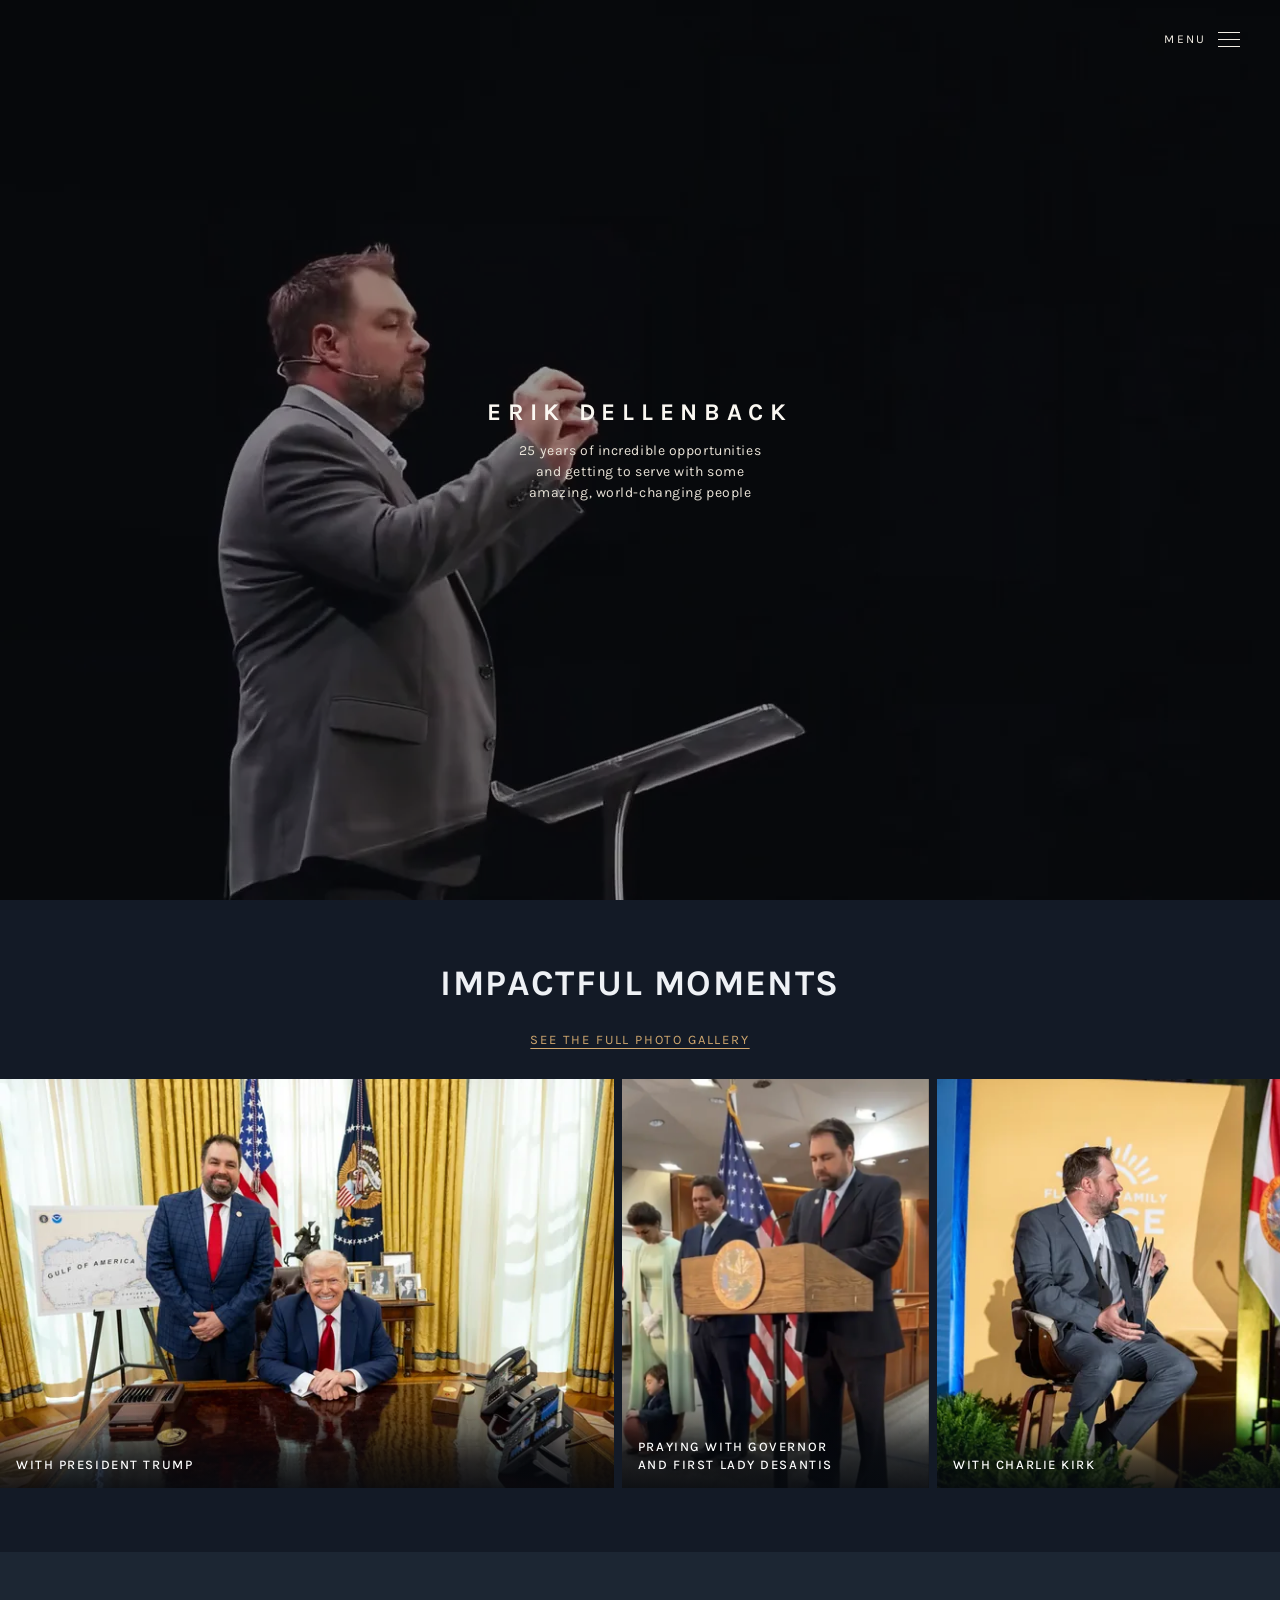
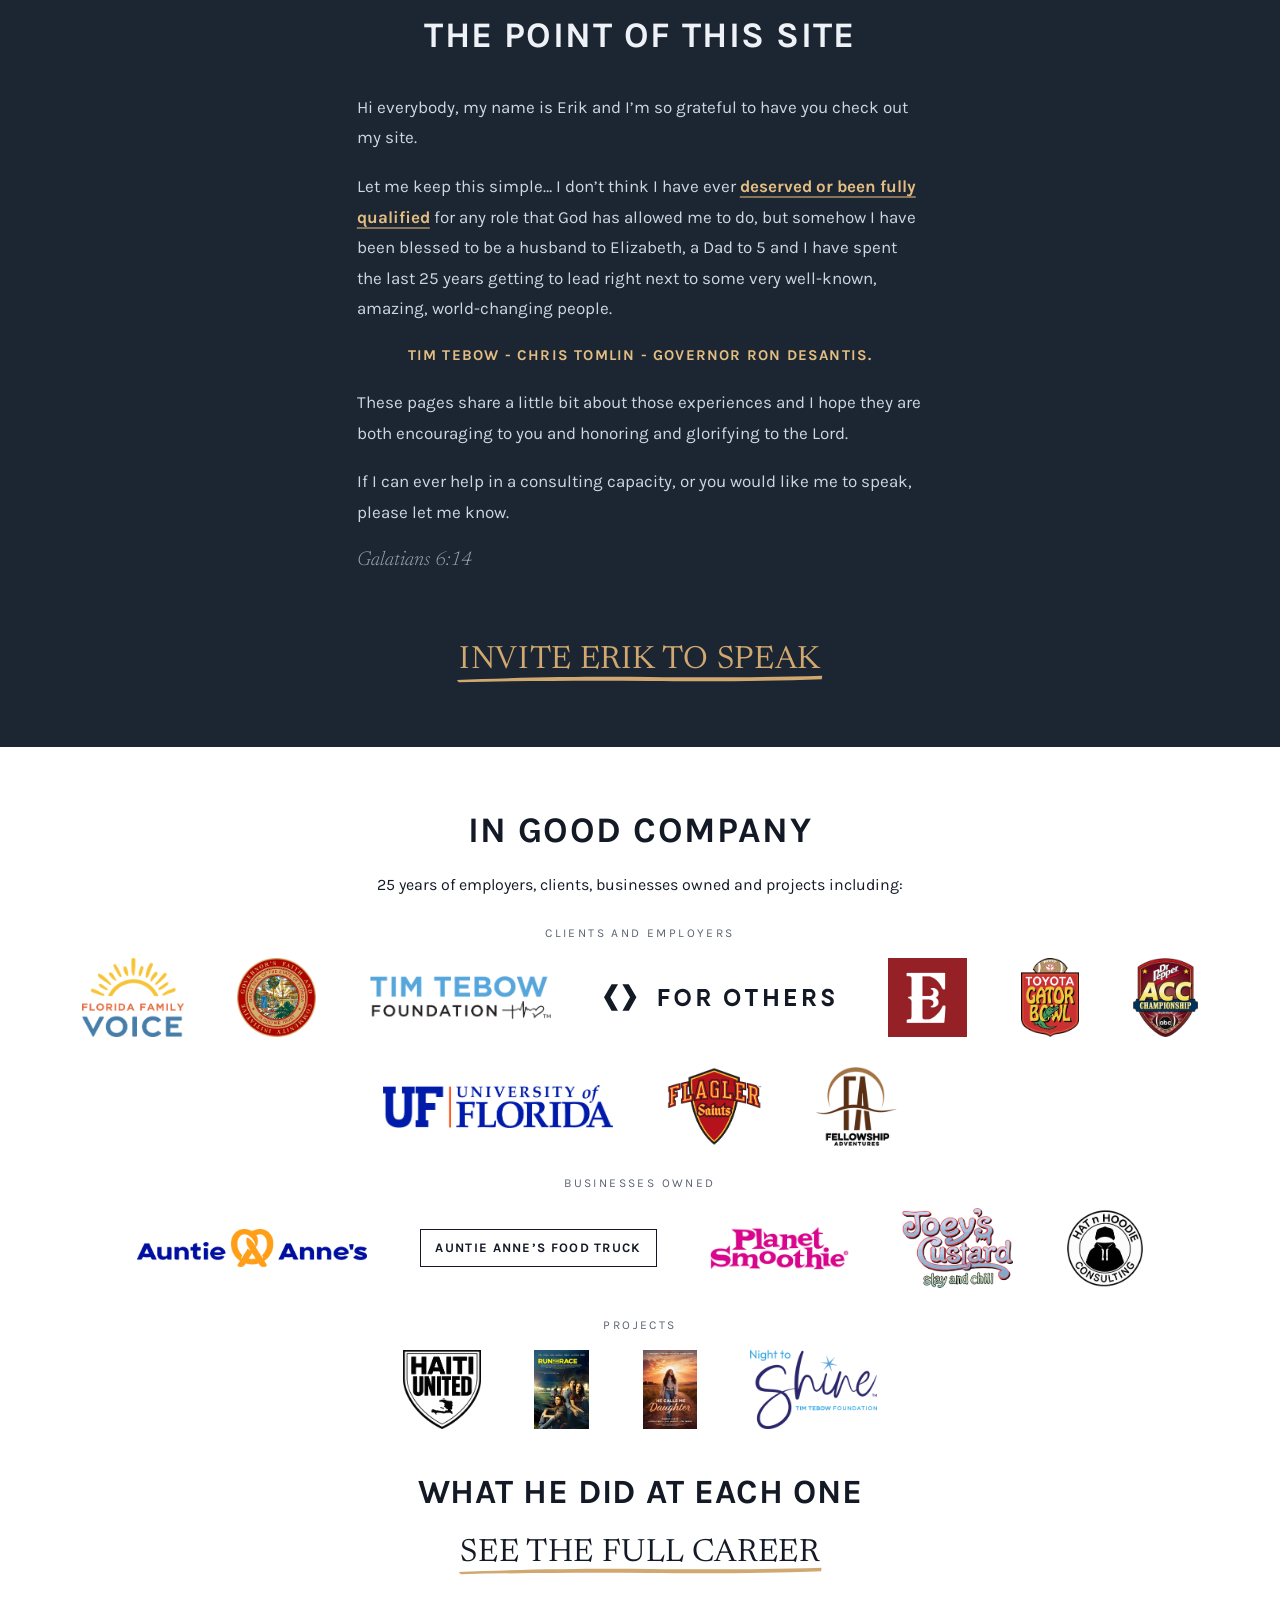
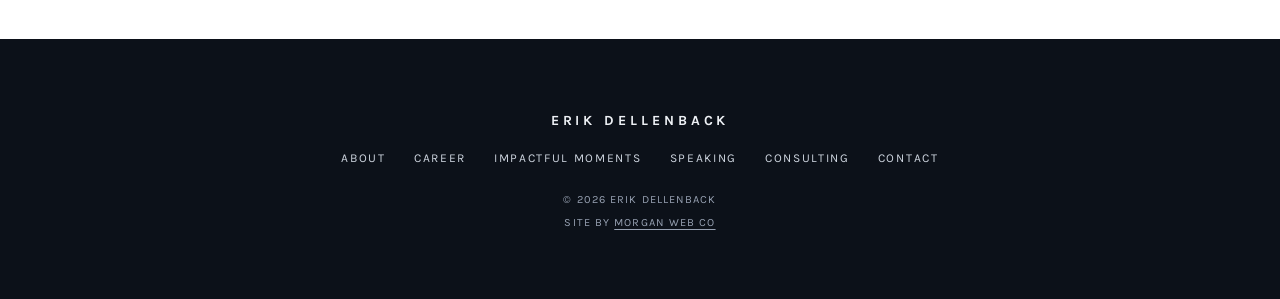
==== commit ef5659b9: "Career: logos for the entries that had none Haiti United (also on the homepage Projects row), Florid" ====
--- a/index.html
+++ b/index.html
@@ -336,7 +336,7 @@
     <div class="logos__group">
       <h3 class="logos__title">Projects</h3>
       <ul class="logos">
-      <li><a class="logos__link" href="career.html#haiti-united"><span class="logos__text">Haiti United</span><span class="logos__tip">Collaboration</span></a></li>
+      <li><a class="logos__link" href="career.html#haiti-united"><img class="logos__img logos__img--tall" src="logos/haiti-united.png" alt="Haiti United" loading="lazy" decoding="async"><span class="logos__tip">Collaboration</span></a></li>
       <li><a class="logos__link" href="career.html#run-the-race"><img class="logos__img logos__img--tall" src="images/poster-run-the-race-300.jpg" alt="Run the Race" loading="lazy" decoding="async"><span class="logos__tip">Executive producer, 2016 to 2019</span></a></li>
       <li><a class="logos__link" href="career.html#he-calls-me-daughter"><img class="logos__img logos__img--tall" src="images/poster-he-calls-me-daughter-300.jpg" alt="He Calls Me Daughter" loading="lazy" decoding="async"><span class="logos__tip">Executive producer, 2024 to 2026</span></a></li>
       <li><a class="logos__link" href="career.html#night-to-shine"><img class="logos__img logos__img--tall" src="logos/night-to-shine.png" alt="Night to Shine" loading="lazy" decoding="async"><span class="logos__tip">Started it at the Tim Tebow Foundation</span></a></li>
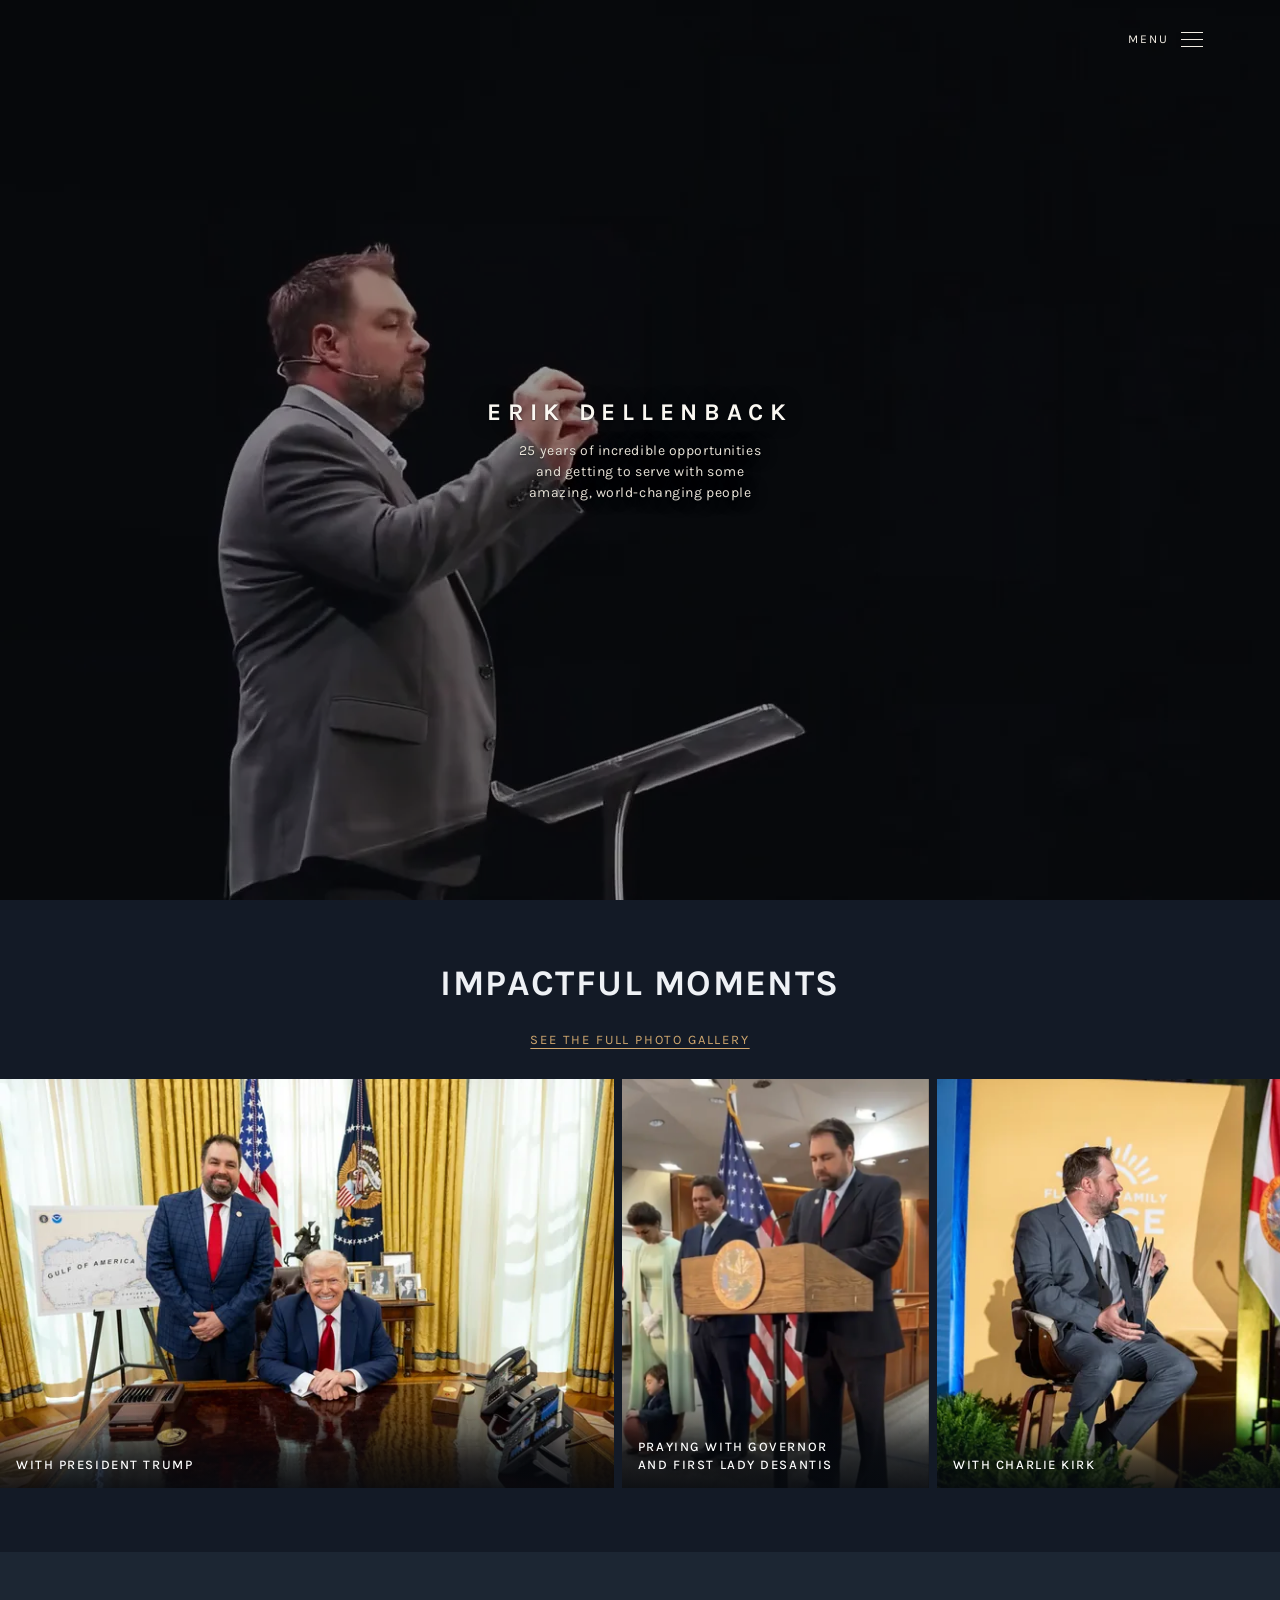
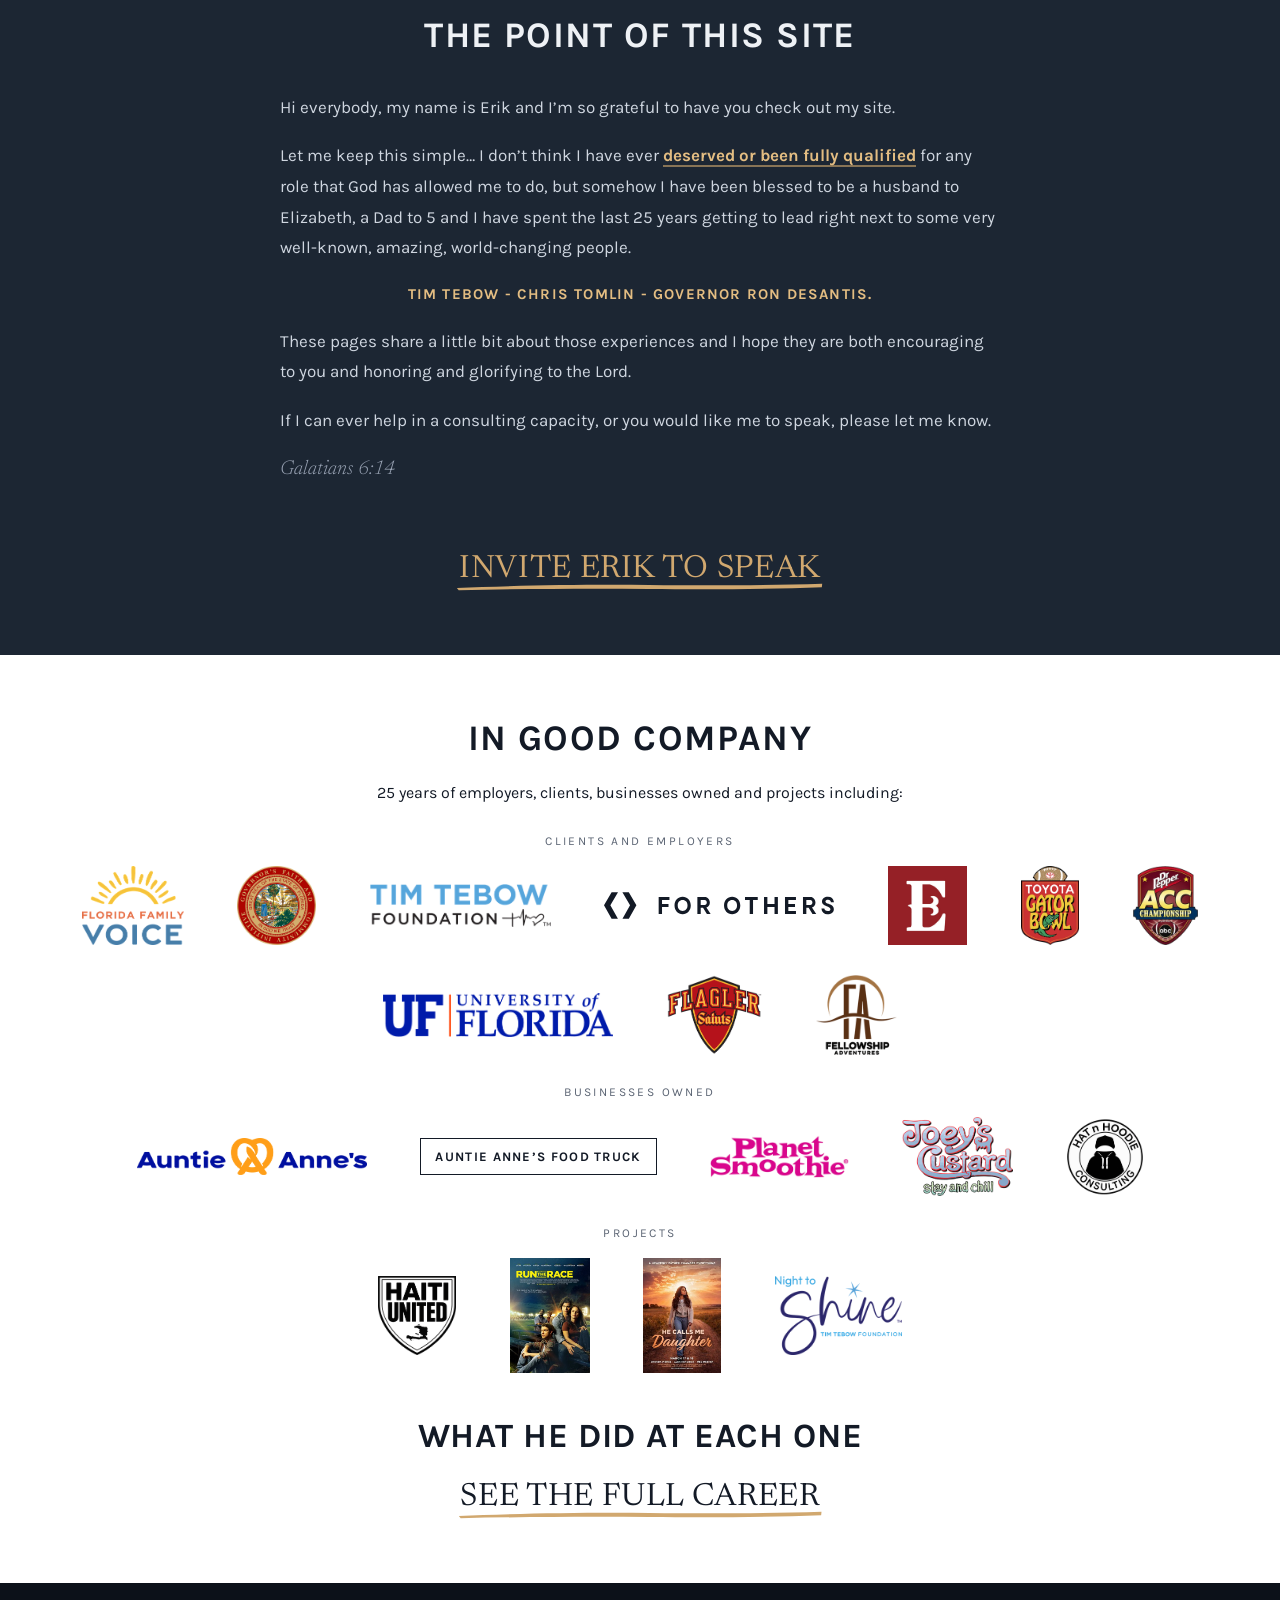
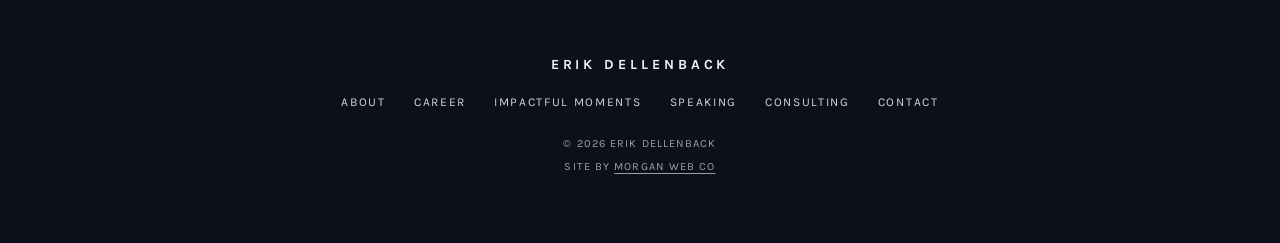
==== commit ee1a5e06: "Visual sweep fixes across every page - 404: styles and links now resolve on the preview address and " ====
--- a/index.html
+++ b/index.html
@@ -287,7 +287,7 @@
     <div class="prose">
       <p>Hi everybody, my name is Erik and I’m so grateful to have you check out my site.</p>
       <p>Let me keep this simple… I don’t think I have ever <mark class="hl">deserved or been fully qualified</mark> for any role that God has allowed me to do, but somehow I have been blessed to be a husband to Elizabeth, a Dad to 5 and I have spent the last 25 years getting to lead right next to some very well-known, amazing, world-changing people.</p>
-      <p class="story__names">Tim Tebow - Chris Tomlin - Governor Ron DeSantis.</p>
+      <p class="story__names"><span>Tim Tebow -</span> <span>Chris Tomlin -</span> <span>Governor Ron DeSantis.</span></p>
       <p>These pages share a little bit about those experiences and I hope they are both encouraging to you and honoring and glorifying to the Lord.</p>
       <p>If I can ever help in a consulting capacity, or you would like me to speak, please let me know.</p>
       <p class="story__coda">Galatians 6:14</p>
@@ -311,35 +311,35 @@
     <div class="logos__group">
       <h3 class="logos__title">Clients and employers</h3>
       <ul class="logos">
-      <li><a class="logos__link" href="career.html#florida-family-voice"><img class="logos__img logos__img--tall" src="logos/florida-family-voice.png" alt="Florida Family Voice" loading="lazy" decoding="async"><span class="logos__tip">CEO, 2025 to present</span></a></li>
-      <li><a class="logos__link" href="career.html#governors-office"><img class="logos__img logos__img--tall" src="logos/gfci-seal.png" alt="Governor’s Faith and Community Initiative, State of Florida" loading="lazy" decoding="async"><span class="logos__tip">Governor’s Liaison, 2019 to 2025</span></a></li>
-      <li><a class="logos__link" href="career.html#tim-tebow-foundation"><img class="logos__img" src="logos/tim-tebow-foundation.png" alt="Tim Tebow Foundation" loading="lazy" decoding="async"><span class="logos__tip">Founding President, 2011 to 2017</span></a></li>
-      <li><a class="logos__link" href="career.html#for-others"><img class="logos__img logos__img--small" src="logos/for-others.svg" alt="For Others" loading="lazy" decoding="async"><span class="logos__tip">Founding board member, then interim CEO and President</span></a></li>
-      <li><a class="logos__link" href="career.html#eleven22"><img class="logos__img logos__img--tall" src="logos/eleven22.png" alt="The Church of Eleven22" loading="lazy" decoding="async"><span class="logos__tip">Ordained Pastor, 2025 to present</span></a></li>
-      <li><a class="logos__link" href="career.html#gator-bowl"><img class="logos__img logos__img--tall" src="logos/gator-bowl.png" alt="Gator Bowl" loading="lazy" decoding="async"><span class="logos__tip">Intern to VP and CMO, 2000 to 2011</span></a></li>
-      <li><a class="logos__link" href="career.html#gator-bowl"><img class="logos__img logos__img--tall" src="logos/acc-championship.png" alt="Dr Pepper ACC Championship" loading="lazy" decoding="async"><span class="logos__tip">Founding Director, 2004 to 2008</span></a></li>
-      <li><a class="logos__link" href="career.html#university-of-florida"><img class="logos__img" src="logos/university-of-florida.png" alt="University of Florida" loading="lazy" decoding="async"><span class="logos__tip">Graduate, Florida Blue Key</span></a></li>
-      <li><a class="logos__link" href="career.html#flagler-college"><img class="logos__img logos__img--tall" src="logos/flagler.png" alt="Flagler College" loading="lazy" decoding="async"><span class="logos__tip">Adjunct Professor, 2008 to 2011</span></a></li>
-      <li><a class="logos__link" href="career.html#fellowship-adventures"><img class="logos__img logos__img--tall" src="logos/fellowship-adventures.png" alt="Fellowship Adventures" loading="lazy" decoding="async"><span class="logos__tip">Chairman of the Board</span></a></li>
+      <li><a class="logos__link" href="career.html#florida-family-voice"><img class="logos__img logos__img--tall" src="logos/florida-family-voice.png" alt="Florida Family Voice" width="255" height="200" loading="lazy" decoding="async"><span class="logos__tip">CEO, 2025 to present</span></a></li>
+      <li><a class="logos__link" href="career.html#governors-office"><img class="logos__img logos__img--tall" src="logos/gfci-seal.png" alt="Governor’s Faith and Community Initiative, State of Florida" width="199" height="200" loading="lazy" decoding="async"><span class="logos__tip">Governor’s Liaison, 2019 to 2025</span></a></li>
+      <li><a class="logos__link" href="career.html#tim-tebow-foundation"><img class="logos__img" src="logos/tim-tebow-foundation.png" alt="Tim Tebow Foundation" width="830" height="200" loading="lazy" decoding="async"><span class="logos__tip">Founding President, 2011 to 2017</span></a></li>
+      <li><a class="logos__link" href="career.html#for-others"><img class="logos__img logos__img--small" src="logos/for-others.svg" alt="For Others" width="269" height="31" loading="lazy" decoding="async"><span class="logos__tip">Founding board member, then interim CEO and President</span></a></li>
+      <li><a class="logos__link" href="career.html#eleven22"><img class="logos__img logos__img--tall" src="logos/eleven22.png" alt="The Church of Eleven22" width="200" height="200" loading="lazy" decoding="async"><span class="logos__tip">Ordained Pastor, 2025 to present</span></a></li>
+      <li><a class="logos__link" href="career.html#gator-bowl"><img class="logos__img logos__img--tall" src="logos/gator-bowl.png" alt="Gator Bowl" width="145" height="200" loading="lazy" decoding="async"><span class="logos__tip">Intern to VP and CMO, 2000 to 2011</span></a></li>
+      <li><a class="logos__link" href="career.html#gator-bowl"><img class="logos__img logos__img--tall" src="logos/acc-championship.png" alt="Dr Pepper ACC Championship" width="164" height="200" loading="lazy" decoding="async"><span class="logos__tip">Founding Director, 2004 to 2008</span></a></li>
+      <li><a class="logos__link" href="career.html#university-of-florida"><img class="logos__img" src="logos/university-of-florida.png" alt="University of Florida" width="1067" height="200" loading="lazy" decoding="async"><span class="logos__tip">Graduate, Florida Blue Key</span></a></li>
+      <li><a class="logos__link" href="career.html#flagler-college"><img class="logos__img logos__img--tall" src="logos/flagler.png" alt="Flagler College" width="239" height="200" loading="lazy" decoding="async"><span class="logos__tip">Adjunct Professor, 2008 to 2011</span></a></li>
+      <li><a class="logos__link" href="career.html#fellowship-adventures"><img class="logos__img logos__img--tall" src="logos/fellowship-adventures.png" alt="Fellowship Adventures" width="204" height="200" loading="lazy" decoding="async"><span class="logos__tip">Chairman of the Board</span></a></li>
       </ul>
     </div>
     <div class="logos__group">
       <h3 class="logos__title">Businesses owned</h3>
       <ul class="logos">
-      <li><a class="logos__link" href="career.html#auntie-annes"><img class="logos__img" src="logos/auntie-annes.png" alt="Auntie Anne’s" loading="lazy" decoding="async"><span class="logos__tip">Owner and franchisee, 2017 to 2024</span></a></li>
+      <li><a class="logos__link" href="career.html#auntie-annes"><img class="logos__img" src="logos/auntie-annes.png" alt="Auntie Anne’s" width="1235" height="200" loading="lazy" decoding="async"><span class="logos__tip">Owner and franchisee, 2017 to 2024</span></a></li>
       <li><a class="logos__link" href="career.html#auntie-annes"><span class="logos__text">Auntie Anne’s Food Truck</span><span class="logos__tip">Owner, Northeast Florida, sold 2021</span></a></li>
-      <li><a class="logos__link" href="career.html#planet-smoothie"><img class="logos__img" src="logos/planet-smoothie.png" alt="Planet Smoothie" loading="lazy" decoding="async"><span class="logos__tip">Owner and franchisee, 2017 to 2024</span></a></li>
-      <li><a class="logos__link" href="career.html#joeys-custard"><img class="logos__img logos__img--tall" src="logos/joeys-custard.png" alt="Joey’s Custard" loading="lazy" decoding="async"><span class="logos__tip">Owner, Sanibel Island, 2021 to 2022</span></a></li>
-      <li><a class="logos__link" href="career.html#hat-n-hoodie"><img class="logos__img logos__img--tall" src="logos/hat-n-hoodie.png" alt="Hat n Hoodie Consulting" loading="lazy" decoding="async"><span class="logos__tip">Founder, 2017 to present</span></a></li>
+      <li><a class="logos__link" href="career.html#planet-smoothie"><img class="logos__img" src="logos/planet-smoothie.png" alt="Planet Smoothie" width="635" height="200" loading="lazy" decoding="async"><span class="logos__tip">Owner and franchisee, 2017 to 2024</span></a></li>
+      <li><a class="logos__link" href="career.html#joeys-custard"><img class="logos__img logos__img--tall" src="logos/joeys-custard.png" alt="Joey’s Custard" width="279" height="200" loading="lazy" decoding="async"><span class="logos__tip">Owner, Sanibel Island, 2021 to 2022</span></a></li>
+      <li><a class="logos__link" href="career.html#hat-n-hoodie"><img class="logos__img logos__img--tall" src="logos/hat-n-hoodie.png" alt="Hat n Hoodie Consulting" width="193" height="200" loading="lazy" decoding="async"><span class="logos__tip">Founder, 2017 to present</span></a></li>
       </ul>
     </div>
     <div class="logos__group">
       <h3 class="logos__title">Projects</h3>
       <ul class="logos">
-      <li><a class="logos__link" href="career.html#haiti-united"><img class="logos__img logos__img--tall" src="logos/haiti-united.png" alt="Haiti United" loading="lazy" decoding="async"><span class="logos__tip">Collaboration</span></a></li>
-      <li><a class="logos__link" href="career.html#run-the-race"><img class="logos__img logos__img--tall" src="images/poster-run-the-race-300.jpg" alt="Run the Race" loading="lazy" decoding="async"><span class="logos__tip">Executive producer, 2016 to 2019</span></a></li>
-      <li><a class="logos__link" href="career.html#he-calls-me-daughter"><img class="logos__img logos__img--tall" src="images/poster-he-calls-me-daughter-300.jpg" alt="He Calls Me Daughter" loading="lazy" decoding="async"><span class="logos__tip">Executive producer, 2024 to 2026</span></a></li>
-      <li><a class="logos__link" href="career.html#night-to-shine"><img class="logos__img logos__img--tall" src="logos/night-to-shine.png" alt="Night to Shine" loading="lazy" decoding="async"><span class="logos__tip">Started it at the Tim Tebow Foundation</span></a></li>
+      <li><a class="logos__link" href="career.html#haiti-united"><img class="logos__img logos__img--tall" src="logos/haiti-united.png" alt="Haiti United" width="197" height="200" loading="lazy" decoding="async"><span class="logos__tip">Collaboration</span></a></li>
+      <li><a class="logos__link" href="career.html#run-the-race"><img class="logos__img logos__img--tall" src="images/poster-run-the-race-300.jpg" alt="Run the Race" width="300" height="434" loading="lazy" decoding="async"><span class="logos__tip">Executive producer, 2016 to 2019</span></a></li>
+      <li><a class="logos__link" href="career.html#he-calls-me-daughter"><img class="logos__img logos__img--tall" src="images/poster-he-calls-me-daughter-300.jpg" alt="He Calls Me Daughter" width="300" height="444" loading="lazy" decoding="async"><span class="logos__tip">Executive producer, 2024 to 2026</span></a></li>
+      <li><a class="logos__link" href="career.html#night-to-shine"><img class="logos__img logos__img--tall" src="logos/night-to-shine.png" alt="Night to Shine" width="320" height="200" loading="lazy" decoding="async"><span class="logos__tip">Started it at the Tim Tebow Foundation</span></a></li>
       </ul>
     </div>
     <div class="cta cta--on-light">
--- a/css/site.css
+++ b/css/site.css
@@ -46,6 +46,8 @@
 
 body {
   margin: 0;
+  min-height: 100vh; min-height: 100svh;
+  display: flex; flex-direction: column;
   background: var(--navy);
   color: var(--text);
   font-family: var(--sans);
@@ -53,6 +55,7 @@
   -webkit-font-smoothing: antialiased;
   -moz-osx-font-smoothing: grayscale;
 }
+main { flex: 1 0 auto; width: 100%; }
 body.menu-open { overflow: hidden; }
 
 p { margin: 0; }
@@ -133,6 +136,7 @@
   font-size: 12px; letter-spacing: 0.18em; text-transform: uppercase;
   color: var(--text);
 }
+@media (max-width: 1280px) { .topbar { padding-left: var(--pad-x); padding-right: var(--pad-x); } }
 .topbar--over { color: var(--hero-nav); }
 .topbar--static { position: static; padding-top: 28px; }
 .topbar__mark { color: inherit; font-family: var(--sans); font-weight: 700; font-size: 13px; letter-spacing: 0.24em; }
@@ -226,7 +230,8 @@
   text-transform: uppercase;
   color: var(--hero-name);
 }
-.hero__tagline { max-width: 36ch; margin: 14px auto 0; font-size: 14px; line-height: 1.5; letter-spacing: 0.04em; color: var(--hero-tag); text-wrap: balance; }
+.hero__text { text-shadow: 0 1px 2px rgba(6, 9, 14, 0.5), 0 0 18px rgba(6, 9, 14, 0.6); }
+.hero__tagline { max-width: 36ch; margin: 14px auto 0; font-size: clamp(14px, 1.05vw, 17px); line-height: 1.5; letter-spacing: 0.04em; color: var(--hero-tag); text-wrap: balance; }
 
 /* Film strip: seven photos at one height, drifting left ------------------ */
 .strip { position: relative; overflow: hidden; overflow: clip; }
@@ -247,6 +252,7 @@
   font-size: 13px; font-weight: 500; letter-spacing: 0.12em; text-transform: uppercase; line-height: 1.4;
   color: #fff; text-wrap: balance;
 }
+@media (max-width: 687px) { .strip__caption { padding: 40px 10px 10px; font-size: 11px; letter-spacing: 0.08em; } }
 .strip:focus-visible { outline: 2px solid var(--gold); outline-offset: 2px; }
 @keyframes strip-scroll {
   from { transform: translateX(0); }
@@ -275,7 +281,7 @@
 .clip__title { font-family: var(--sans); font-weight: 700; font-size: 17px; line-height: 1.3; color: var(--text); }
 
 /* Story: words only, then the closing call ------------------------------- */
-.story { max-width: var(--text-col); }
+.story { max-width: calc(var(--text-col) + 2 * var(--pad-x)); }
 .story .prose { font-size: 17px; }
 .story__coda {
   font-family: var(--serif); font-style: italic; font-weight: 300;
@@ -314,7 +320,7 @@
 .pull {
   margin: 0 0 18px;
   font-family: var(--serif); font-style: italic; font-weight: 300;
-  font-size: clamp(19px, 2vw, 24px); line-height: 1.45; color: var(--body); text-wrap: pretty;
+  font-size: clamp(20px, 2.6vw, 24px); line-height: 1.45; color: var(--body); text-wrap: pretty;
 }
 .cta--left { text-align: left; margin-top: clamp(20px, 2.5vw, 32px); }
 .cta--left .cta__link { margin-top: 0; }
@@ -325,21 +331,25 @@
   margin: 0;
   font-family: var(--sans); font-weight: 700; text-transform: uppercase;
   font-size: clamp(17px, 1.7vw, 21px); letter-spacing: 0.05em; line-height: 1.2; color: var(--text);
-}
-.talks__line { margin: 8px 0 0; font-size: 16px; line-height: 1.7; color: var(--body); max-width: 680px; }
+  text-wrap: balance;
+}
+.talks__line { margin: 8px 0 0; font-size: 16px; line-height: 1.7; color: var(--body); max-width: 680px; text-wrap: balance; }
 @media (min-width: 901px) {
   .talks li { display: grid; grid-template-columns: minmax(200px, 280px) minmax(0, 1fr); column-gap: clamp(24px, 4vw, 48px); align-items: baseline; }
+  .talks__title:only-child { grid-column: 1 / -1; }
   .talks__line { margin: 0; max-width: none; }
 }
 .press { max-width: var(--text-col); }
 .press--center { margin-left: auto; margin-right: auto; }
 .press--center .h2 { text-align: center; }
 .press--center-head .pull, .press--center-head .press__contact { text-align: center; }
+.press--center-head .press__contact { text-wrap: balance; }
 .press--center-head .split__logo { margin-left: auto; margin-right: auto; }
 .press .prose { font-size: 17px; line-height: 1.8; }
 .press__contact { margin-top: 24px; font-size: 15px; color: var(--muted); }
 .press__contact a { color: var(--gold); text-decoration: underline; text-underline-offset: 3px; }
 .press__contact a:hover { color: var(--gold-strong); }
+.press__more { display: inline-block; }
 
 /* Experiences gallery ---------------------------------------------------- */
 .gallery__hint { margin: 0; font-size: 12px; letter-spacing: 0.18em; text-transform: uppercase; color: var(--muted); }
@@ -361,7 +371,8 @@
 .tile__line { display: block; margin-top: 4px; font-family: var(--sans); font-weight: 700; font-size: 15px; letter-spacing: 0.04em; text-transform: uppercase; line-height: 1.3; text-wrap: balance; }
 .tile:has(.tile__link:focus-visible) { outline: 2px solid var(--gold); outline-offset: 2px; }
 @media (hover: none) {
-  .tile__cap { opacity: 1; transform: none; }
+  .tile__cap { opacity: 1; transform: none; padding: 36px 16px 12px; background: linear-gradient(to top, rgba(6, 9, 14, 0.86) 0, rgba(6, 9, 14, 0.6) 55%, rgba(6, 9, 14, 0) 100%); }
+  .tile__line { font-size: 14px; }
   .gallery__hint { display: none; }
   .tile:focus-within img { transform: none; }
 }
@@ -375,28 +386,38 @@
 .section--logos .h2 { margin-bottom: clamp(20px, 2.5vw, 32px); }
 .logos {
   list-style: none; margin: 0 auto; padding: 0; max-width: 1120px;
-  display: flex; flex-wrap: wrap; justify-content: center; align-items: center;
+  display: flex; flex-wrap: wrap; justify-content: center; align-items: stretch;
   gap: 30px clamp(32px, 4.2vw, 60px);
 }
-.logos li { display: flex; align-items: center; justify-content: center; }
+.logos li { display: flex; align-items: stretch; justify-content: center; }
 .logos__img { height: clamp(30px, 3.4vw, 48px); width: auto; max-width: 230px; object-fit: contain; }
 .logos__img--tall { height: clamp(56px, 6.2vw, 88px); max-width: 250px; }
 .logos__img--small { height: clamp(22px, 2.4vw, 34px); }
+.logos__img[src*="poster-"] { height: clamp(96px, 9vw, 132px); }
+@media (min-width: 700px) and (max-width: 980px) { .logos__group:nth-of-type(2) .logos { max-width: 660px; } }
 
 /* Consulting: who it is for ---------------------------------------------- */
-.who { display: grid; gap: clamp(24px, 4vw, 48px); max-width: 1000px; }
-@media (min-width: 901px) { .who { grid-template-columns: repeat(3, 1fr); } }
+.who { display: grid; gap: clamp(24px, 4vw, 48px); }
+@media (min-width: 901px) {
+  .who { grid-template-columns: repeat(3, 1fr); grid-template-rows: auto auto; row-gap: 0; }
+  .who__col { display: grid; grid-row: span 2; grid-template-rows: subgrid; }
+  .who + .press__contact { text-align: center; }
+}
 .who + .press__contact { margin-top: clamp(28px, 3.5vw, 44px); }
 .who__title {
   margin: 0 0 10px; padding-top: 16px; border-top: 1px solid var(--rule);
   font-family: var(--sans); font-weight: 700; text-transform: uppercase;
   font-size: clamp(16px, 1.5vw, 19px); letter-spacing: 0.05em; line-height: 1.25; color: var(--text);
-}
-.who__line { margin: 0; font-size: 16px; line-height: 1.7; color: var(--body); }
+  text-wrap: balance;
+}
+.who__line { margin: 0; font-size: 16px; line-height: 1.7; color: var(--body); text-wrap: pretty; }
 
 /* Subpages (404) ---------------------------------------------------------- */
 .page { max-width: var(--max); margin: 0 auto; }
 .page .section { padding-top: clamp(32px, 5vw, 64px); padding-bottom: clamp(32px, 5vw, 64px); }
+.notfound .page { display: flex; flex-direction: column; justify-content: center; }
+.notfound .section { width: 100%; text-align: center; }
+.notfound .prose { align-items: center; }
 
 /* Logo links and tips (homepage) ---------------------------------------- */
 .logos__link { position: relative; display: flex; align-items: center; justify-content: center; text-decoration: none; }
@@ -427,7 +448,7 @@
   font: inherit; font-size: 16px; line-height: 1.4; color: var(--text);
   background: rgba(255, 255, 255, 0.09); border: 1px solid rgba(255, 255, 255, 0.4); border-radius: 0;
 }
-.form select { color-scheme: dark; }
+.form select { color-scheme: dark; min-height: calc(1.4em + 26px); padding-left: 10px; }
 .form select option { background: var(--slate); color: var(--text); }
 .form input:focus, .form select:focus, .form textarea:focus { outline: 2px solid var(--gold); outline-offset: 2px; border-color: var(--gold); }
 .form textarea { min-height: 160px; resize: vertical; }
@@ -441,17 +462,21 @@
 .form__submit:focus-visible { outline: 2px solid var(--gold); outline-offset: 3px; }
 .form__submit[disabled] { opacity: 0.5; cursor: default; background: transparent; color: var(--gold); }
 .form__status { margin: 16px 0 0; font-size: 15px; line-height: 1.6; color: var(--body); min-height: 1.6em; }
-.form > .form__status:first-child { margin: 0 0 18px; color: var(--gold-strong); }
+.form > .form__status:first-child { margin: 0 0 18px; color: var(--gold-strong); text-wrap: balance; }
 .form__status--ok { color: var(--gold-strong); }
 
 /* About ------------------------------------------------------------------- */
 .split__photo.split__photo--portrait { aspect-ratio: 3 / 4; }
+@media (min-width: 601px) and (max-width: 900px) {
+  .split:has(.split__photo--portrait) { grid-template-columns: minmax(0, 2fr) minmax(0, 3fr); gap: 32px; align-items: start; }
+}
 .loves { list-style: none; margin: 0; padding: 0; display: grid; grid-template-columns: repeat(4, 1fr); gap: 20px; }
 @media (max-width: 1000px) { .loves { grid-template-columns: repeat(2, 1fr); } }
 @media (max-width: 560px) { .loves { grid-template-columns: 1fr; } }
 .love { display: flex; flex-direction: column; background: var(--navy); overflow: hidden; }
 .love__photo { aspect-ratio: 1 / 1; min-height: 0; flex: 0 0 auto; overflow: hidden; background: var(--media); }
 .love__photo img { width: 100%; height: 100%; object-fit: cover; display: block; }
+.love__photo img[src*="beach-baptism"] { object-position: 50% 25%; }
 .love__body { padding: 18px 20px 22px; }
 .love--text { justify-content: center; border-top: 3px solid var(--gold); background: linear-gradient(180deg, rgba(209, 168, 111, 0.1), rgba(209, 168, 111, 0) 55%), var(--navy); }
 .love--text .love__body { padding: 30px 24px; }
@@ -459,6 +484,13 @@
 .love__line { margin: 0; font-size: 15px; line-height: 1.65; color: var(--body); }
 .love--text .love__title { font-size: 17px; margin-bottom: 12px; }
 .love--text .love__line { font-family: var(--serif); font-style: italic; font-weight: 300; font-size: clamp(17px, 1.4vw, 20px); line-height: 1.5; color: var(--text); text-wrap: pretty; }
+@media (min-width: 561px) and (max-width: 1000px) { .love--text { order: -1; justify-content: flex-start; } }
+@media (min-width: 1001px) {
+  .love--text { justify-content: flex-start; }
+  .love--text .love__body { padding-top: clamp(48px, 5vw, 84px); }
+  .love--text .love__title { font-size: 19px; margin-bottom: 16px; }
+  .love--text .love__line { font-size: clamp(20px, 1.9vw, 25px); line-height: 1.45; }
+}
 
 /* In good company --------------------------------------------------------- */
 .orgs { list-style: none; margin: 0; padding: 0; }
@@ -470,20 +502,22 @@
 .org__logo { background: var(--light); padding: 18px; min-height: 110px; box-sizing: border-box; display: flex; flex-direction: column; align-items: center; justify-content: center; gap: 14px; }
 .org__logo:empty { background: transparent; }
 .org__logo img { max-width: 140px; max-height: 70px; width: auto; height: auto; object-fit: contain; }
-.org__name { margin: 0; font-family: var(--sans); font-weight: 700; text-transform: uppercase; letter-spacing: 0.05em; font-size: clamp(16px, 1.6vw, 20px); line-height: 1.3; color: var(--text); }
+.org__name { margin: 0; font-family: var(--sans); font-weight: 700; text-transform: uppercase; letter-spacing: 0.05em; font-size: clamp(16px, 1.6vw, 20px); line-height: 1.3; color: var(--text); text-wrap: balance; }
 .org__role { margin: 6px 0 0; font-family: var(--sans); font-size: 12px; letter-spacing: 0.14em; text-transform: uppercase; line-height: 1.6; color: var(--gold); }
-.org__role span { color: var(--muted); }
-.org__line { margin: 12px 0 0; font-size: 16px; line-height: 1.7; color: var(--body); max-width: 680px; }
+.org__role span { color: var(--muted); white-space: nowrap; }
+.org__line { margin: 12px 0 0; font-size: 16px; line-height: 1.7; color: var(--body); max-width: 680px; text-wrap: pretty; }
 .org__line a { color: var(--gold); text-decoration: underline; text-underline-offset: 3px; }
 .org__line a:hover { color: var(--gold-strong); }
-@media (max-width: 640px) { .org { grid-template-columns: 1fr; } .org__logo { max-width: 220px; min-height: 90px; } }
+@media (max-width: 640px) { .org { grid-template-columns: 1fr; } .org__logo { max-width: 220px; min-height: 106px; } }
+.org__logo--word { font-family: var(--sans); font-weight: 700; font-size: 15px; letter-spacing: 0.1em; text-transform: uppercase; text-align: center; color: var(--navy); }
 
 /* 30 September round: grouped logos, story names, lightbox, consulting ------ */
 .section__link { margin: -8px 0 0; text-align: center; font-size: 13px; letter-spacing: 0.14em; text-transform: uppercase; }
 .section__link a { color: var(--gold); text-decoration: underline; text-underline-offset: 4px; }
 .section__link a:hover { color: var(--gold-strong); }
 .section__sub { margin: -10px auto 28px; max-width: 640px; text-align: center; font-size: 16px; line-height: 1.6; color: var(--ink); }
-.story__names { text-align: center; font-family: var(--sans); font-weight: 700; text-transform: uppercase; letter-spacing: 0.08em; font-size: 15px; color: var(--gold-strong); }
+.story__names span { white-space: nowrap; }
+.story__names { text-wrap: balance; text-align: center; font-family: var(--sans); font-weight: 700; text-transform: uppercase; letter-spacing: 0.08em; font-size: 15px; color: var(--gold-strong); }
 .logos__group { margin-top: 30px; }
 .logos__group:first-of-type { margin-top: 0; }
 .logos__title { margin: 0 0 18px; font-family: var(--sans); font-weight: 400; font-size: 12px; letter-spacing: 0.2em; text-transform: uppercase; color: var(--muted-ink); }
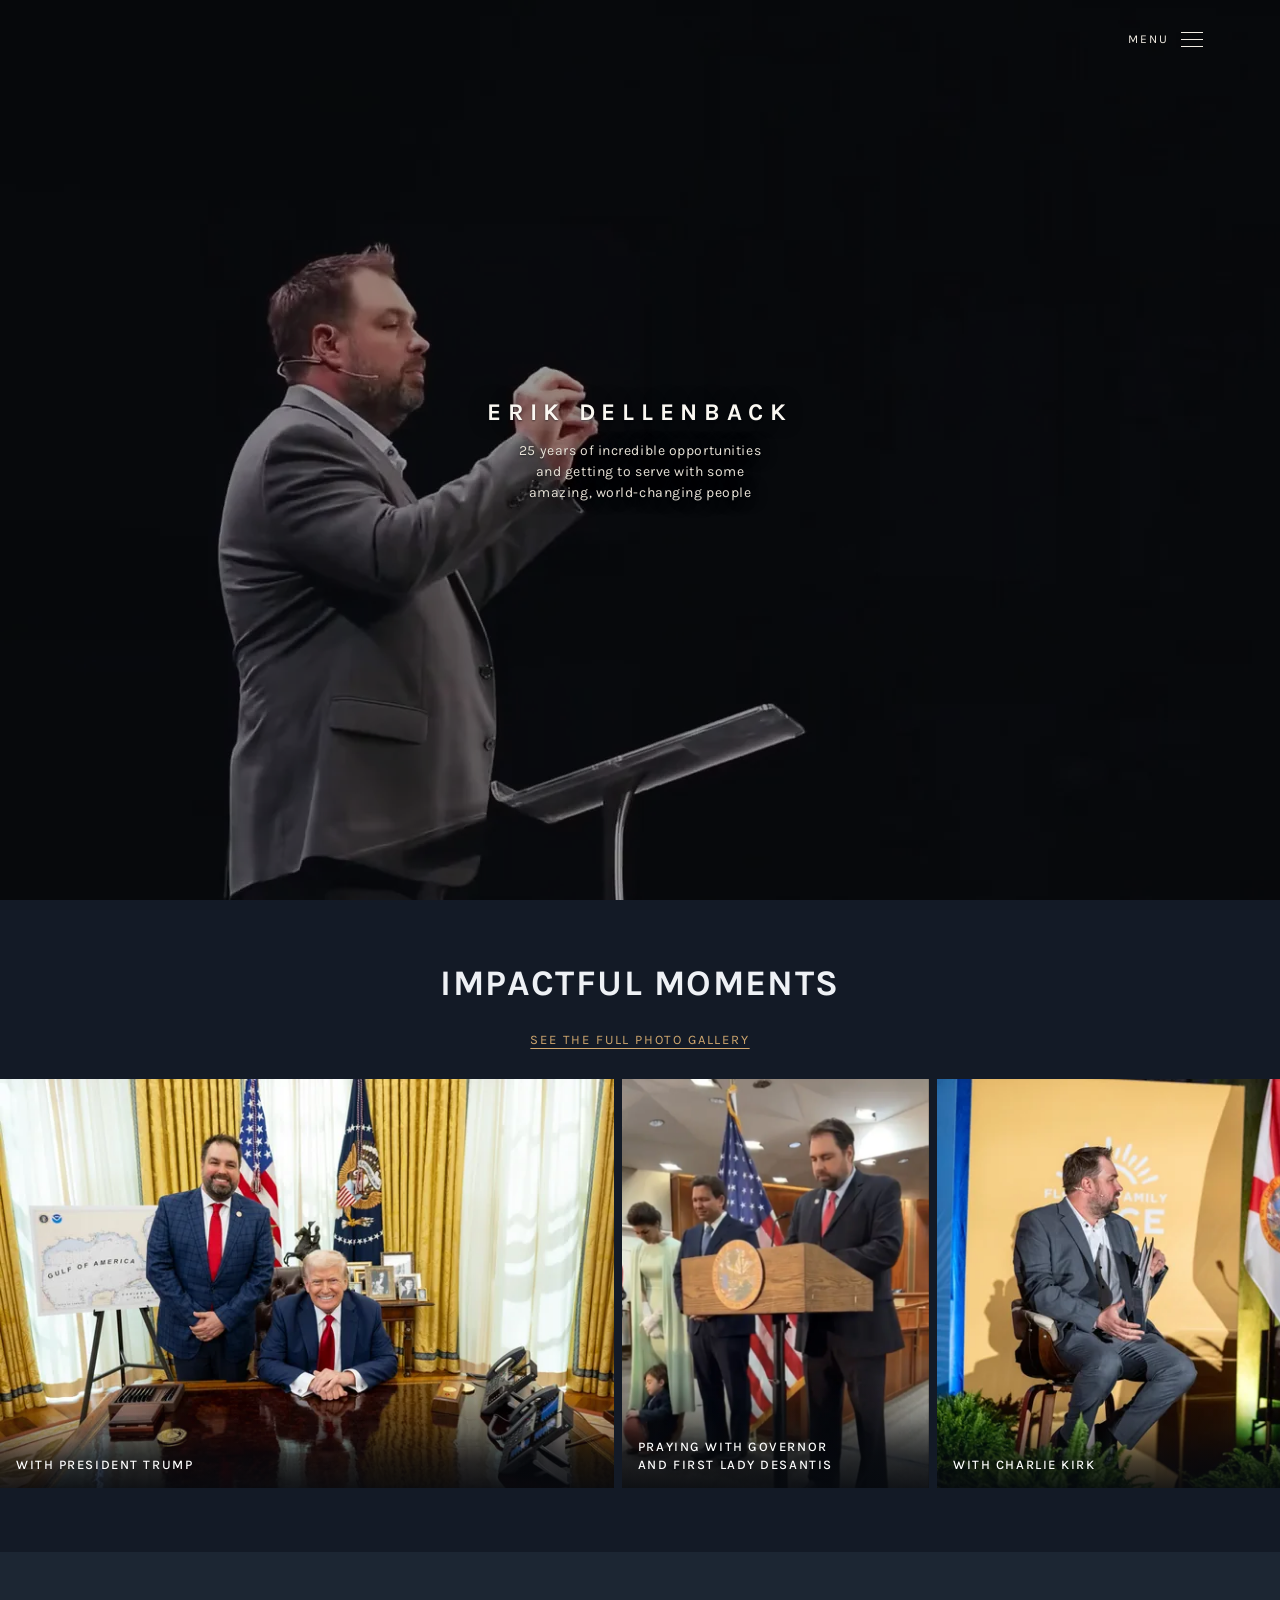
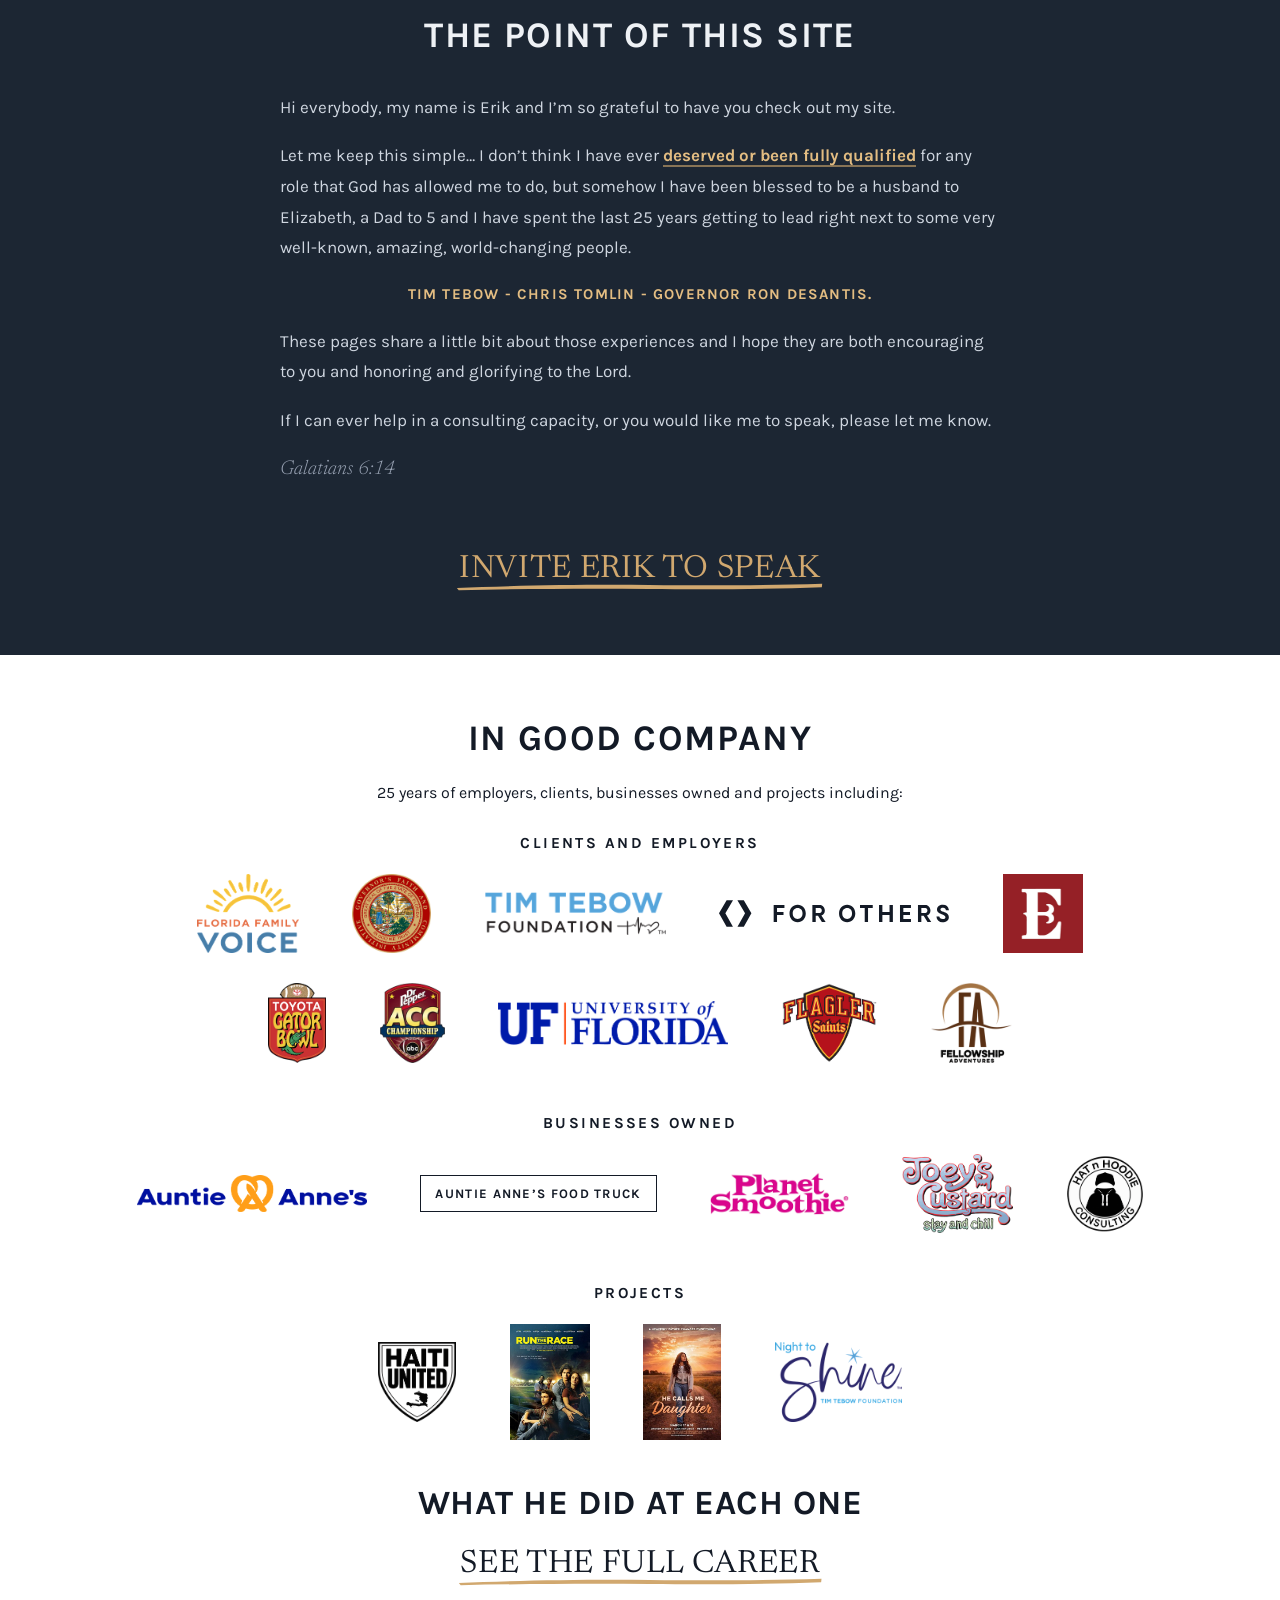
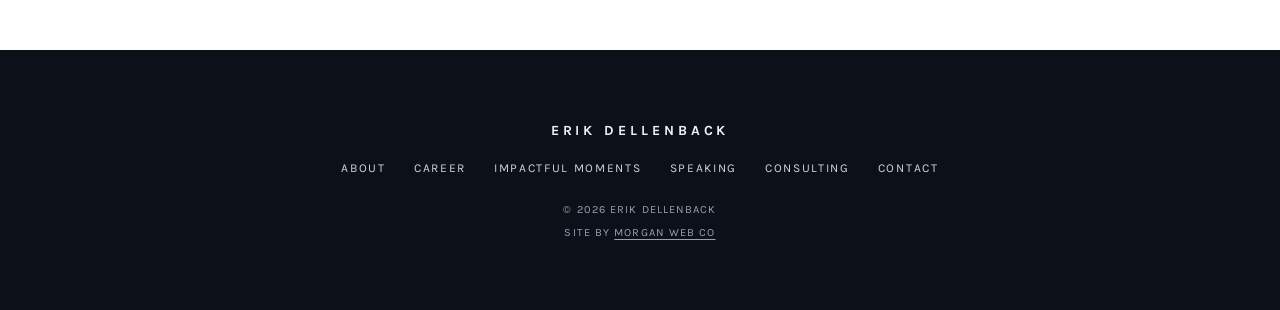
==== commit 21add587: "In good company: first group as two rows of five, per Erik's sketch; group headings as real subheadi" ====
--- a/index.html
+++ b/index.html
@@ -316,6 +316,8 @@
       <li><a class="logos__link" href="career.html#tim-tebow-foundation"><img class="logos__img" src="logos/tim-tebow-foundation.png" alt="Tim Tebow Foundation" width="830" height="200" loading="lazy" decoding="async"><span class="logos__tip">Founding President, 2011 to 2017</span></a></li>
       <li><a class="logos__link" href="career.html#for-others"><img class="logos__img logos__img--small" src="logos/for-others.svg" alt="For Others" width="269" height="31" loading="lazy" decoding="async"><span class="logos__tip">Founding board member, then interim CEO and President</span></a></li>
       <li><a class="logos__link" href="career.html#eleven22"><img class="logos__img logos__img--tall" src="logos/eleven22.png" alt="The Church of Eleven22" width="200" height="200" loading="lazy" decoding="async"><span class="logos__tip">Ordained Pastor, 2025 to present</span></a></li>
+      </ul>
+      <ul class="logos logos--next">
       <li><a class="logos__link" href="career.html#gator-bowl"><img class="logos__img logos__img--tall" src="logos/gator-bowl.png" alt="Gator Bowl" width="145" height="200" loading="lazy" decoding="async"><span class="logos__tip">Intern to VP and CMO, 2000 to 2011</span></a></li>
       <li><a class="logos__link" href="career.html#gator-bowl"><img class="logos__img logos__img--tall" src="logos/acc-championship.png" alt="Dr Pepper ACC Championship" width="164" height="200" loading="lazy" decoding="async"><span class="logos__tip">Founding Director, 2004 to 2008</span></a></li>
       <li><a class="logos__link" href="career.html#university-of-florida"><img class="logos__img" src="logos/university-of-florida.png" alt="University of Florida" width="1067" height="200" loading="lazy" decoding="async"><span class="logos__tip">Graduate, Florida Blue Key</span></a></li>
--- a/css/site.css
+++ b/css/site.css
@@ -518,9 +518,10 @@
 .section__sub { margin: -10px auto 28px; max-width: 640px; text-align: center; font-size: 16px; line-height: 1.6; color: var(--ink); }
 .story__names span { white-space: nowrap; }
 .story__names { text-wrap: balance; text-align: center; font-family: var(--sans); font-weight: 700; text-transform: uppercase; letter-spacing: 0.08em; font-size: 15px; color: var(--gold-strong); }
-.logos__group { margin-top: 30px; }
+.logos__group { margin-top: clamp(36px, 4vw, 52px); }
+.logos--next { margin-top: 30px; }
 .logos__group:first-of-type { margin-top: 0; }
-.logos__title { margin: 0 0 18px; font-family: var(--sans); font-weight: 400; font-size: 12px; letter-spacing: 0.2em; text-transform: uppercase; color: var(--muted-ink); }
+.logos__title { margin: 0 0 22px; font-family: var(--sans); font-weight: 700; font-size: clamp(14px, 1.2vw, 17px); letter-spacing: 0.16em; text-transform: uppercase; color: var(--ink); }
 .logos__text { display: inline-block; padding: 10px 14px; border: 1.5px solid var(--navy); font-family: var(--sans); font-weight: 700; font-size: 13px; letter-spacing: 0.1em; text-transform: uppercase; color: var(--navy); line-height: 1.2; }
 .split__logo { display: block; width: 104px; height: auto; margin-bottom: 18px; }
 .areas { columns: 2; column-gap: 32px; margin: 0; padding-left: 1.2em; font-size: 16px; line-height: 1.7; color: var(--body); }
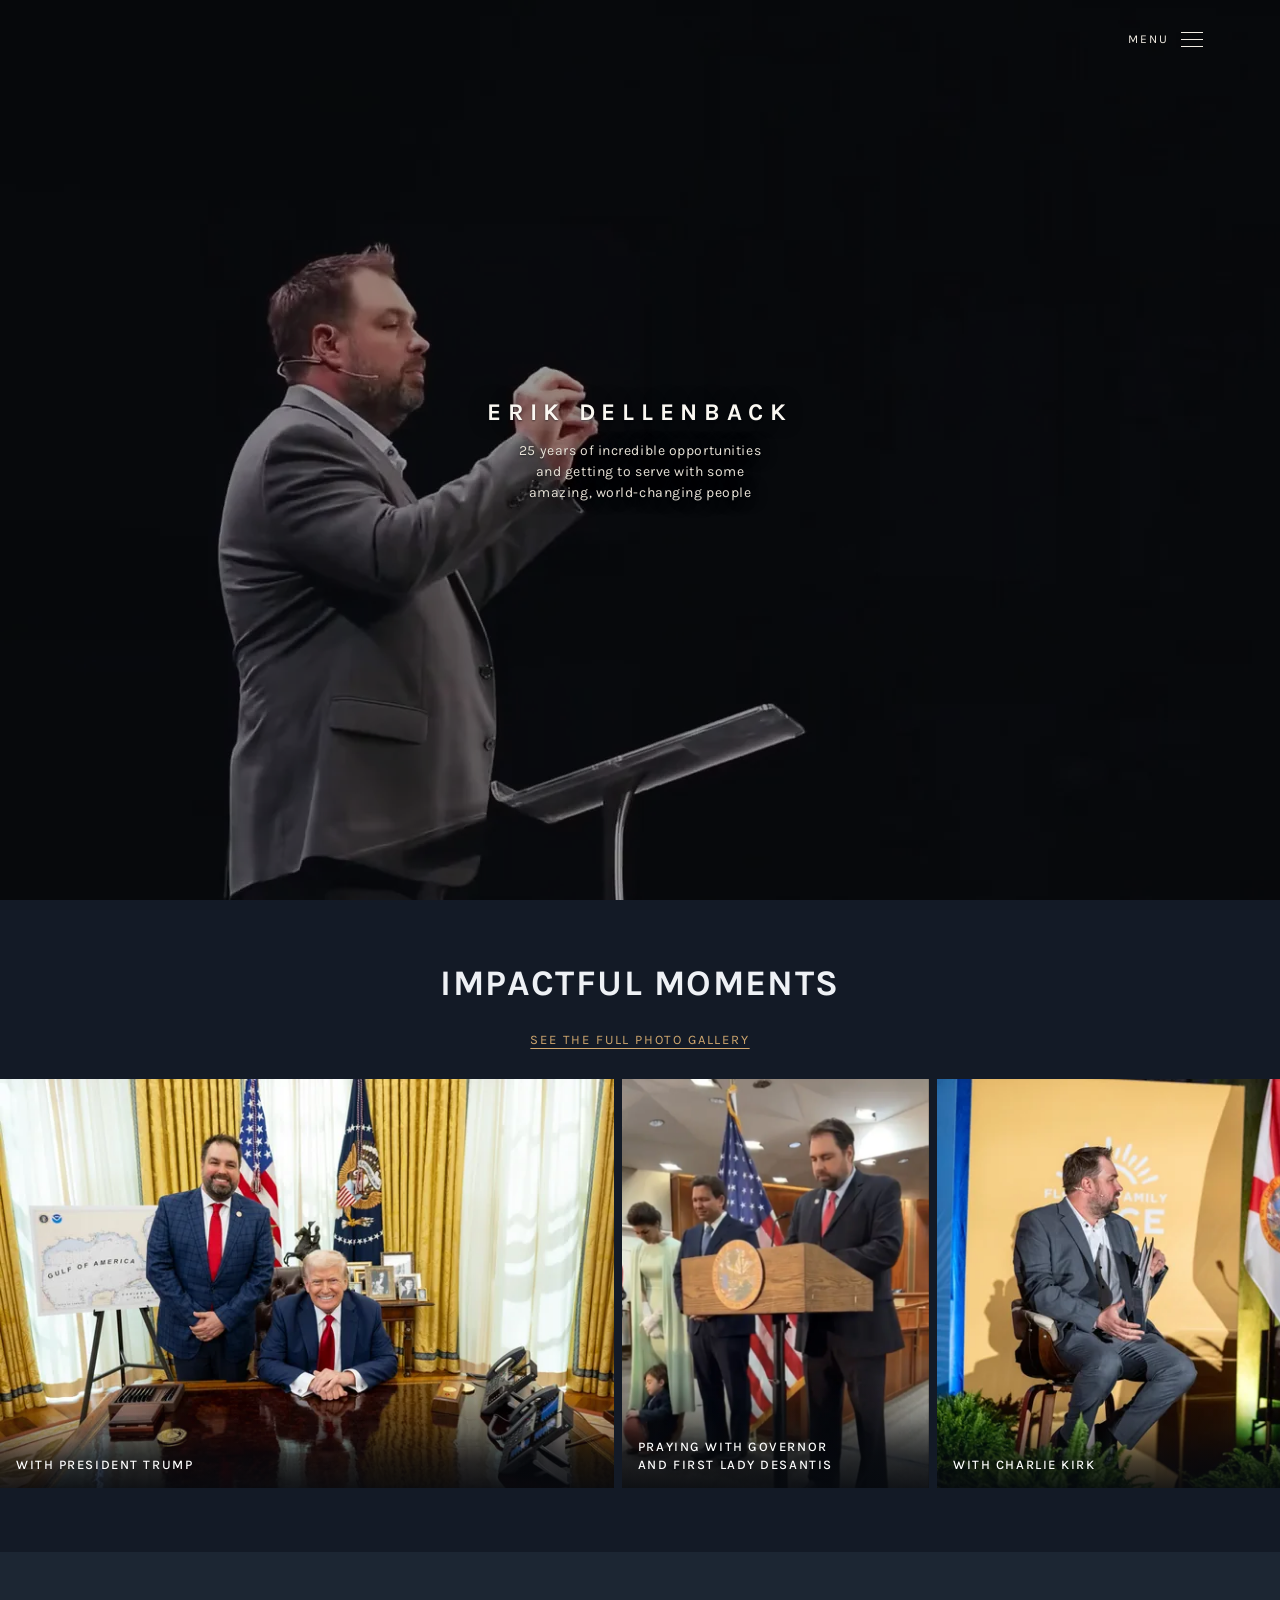
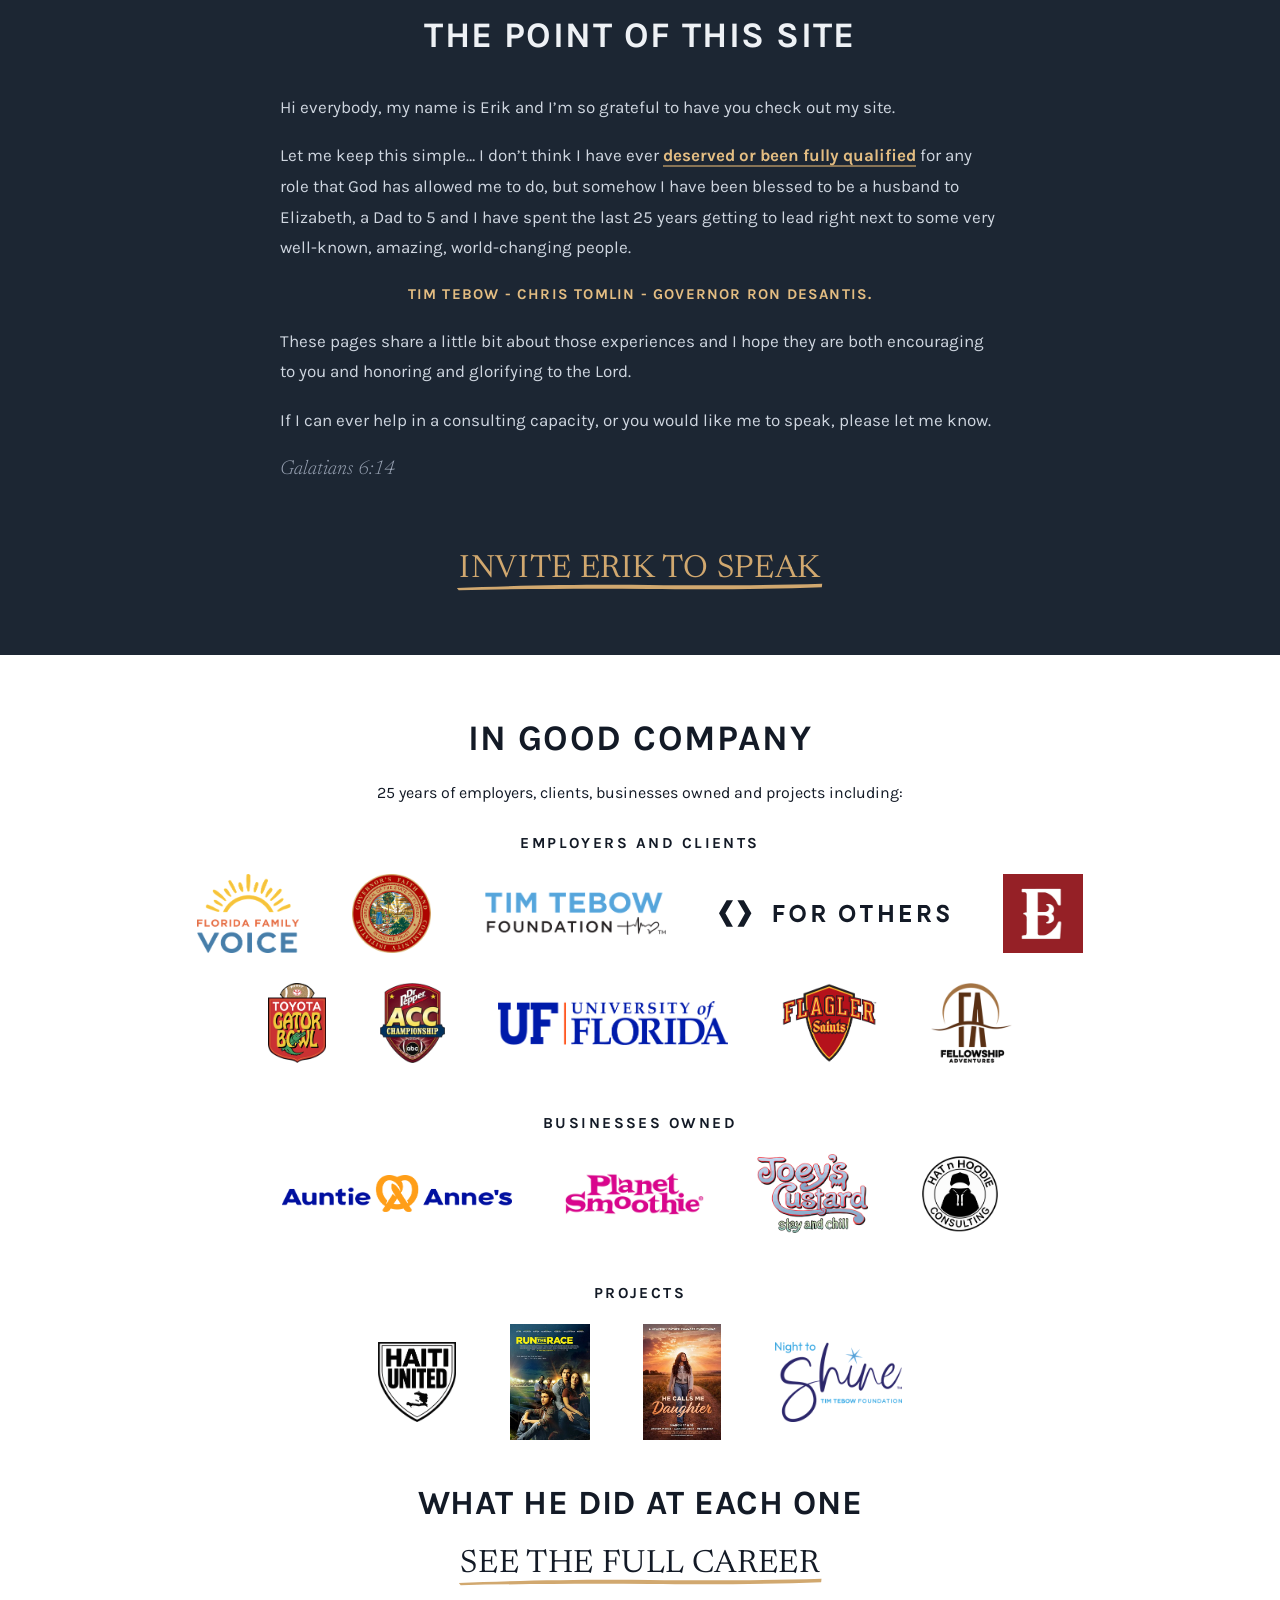
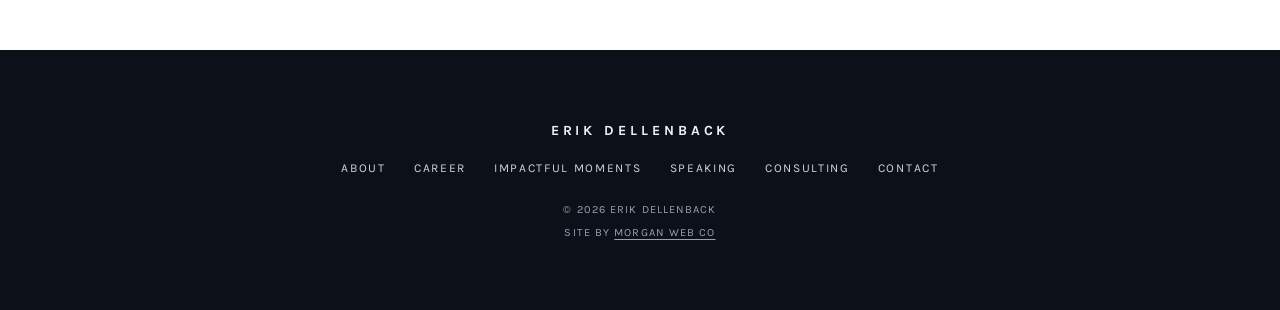
==== commit 994f7e29: "Connect the contact form; homepage logo section follows Erik's sketch - contact form posts to the li" ====
--- a/index.html
+++ b/index.html
@@ -309,7 +309,7 @@
     <h2 class="h2 h2--center">In good company</h2>
     <p class="section__sub">25 years of employers, clients, businesses owned and projects including:</p>
     <div class="logos__group">
-      <h3 class="logos__title">Clients and employers</h3>
+      <h3 class="logos__title">Employers and clients</h3>
       <ul class="logos">
       <li><a class="logos__link" href="career.html#florida-family-voice"><img class="logos__img logos__img--tall" src="logos/florida-family-voice.png" alt="Florida Family Voice" width="255" height="200" loading="lazy" decoding="async"><span class="logos__tip">CEO, 2025 to present</span></a></li>
       <li><a class="logos__link" href="career.html#governors-office"><img class="logos__img logos__img--tall" src="logos/gfci-seal.png" alt="Governor’s Faith and Community Initiative, State of Florida" width="199" height="200" loading="lazy" decoding="async"><span class="logos__tip">Governor’s Liaison, 2019 to 2025</span></a></li>
@@ -329,7 +329,6 @@
       <h3 class="logos__title">Businesses owned</h3>
       <ul class="logos">
       <li><a class="logos__link" href="career.html#auntie-annes"><img class="logos__img" src="logos/auntie-annes.png" alt="Auntie Anne’s" width="1235" height="200" loading="lazy" decoding="async"><span class="logos__tip">Owner and franchisee, 2017 to 2024</span></a></li>
-      <li><a class="logos__link" href="career.html#auntie-annes"><span class="logos__text">Auntie Anne’s Food Truck</span><span class="logos__tip">Owner, Northeast Florida, sold 2021</span></a></li>
       <li><a class="logos__link" href="career.html#planet-smoothie"><img class="logos__img" src="logos/planet-smoothie.png" alt="Planet Smoothie" width="635" height="200" loading="lazy" decoding="async"><span class="logos__tip">Owner and franchisee, 2017 to 2024</span></a></li>
       <li><a class="logos__link" href="career.html#joeys-custard"><img class="logos__img logos__img--tall" src="logos/joeys-custard.png" alt="Joey’s Custard" width="279" height="200" loading="lazy" decoding="async"><span class="logos__tip">Owner, Sanibel Island, 2021 to 2022</span></a></li>
       <li><a class="logos__link" href="career.html#hat-n-hoodie"><img class="logos__img logos__img--tall" src="logos/hat-n-hoodie.png" alt="Hat n Hoodie Consulting" width="193" height="200" loading="lazy" decoding="async"><span class="logos__tip">Founder, 2017 to present</span></a></li>
--- a/css/site.css
+++ b/css/site.css
@@ -394,7 +394,6 @@
 .logos__img--tall { height: clamp(56px, 6.2vw, 88px); max-width: 250px; }
 .logos__img--small { height: clamp(22px, 2.4vw, 34px); }
 .logos__img[src*="poster-"] { height: clamp(96px, 9vw, 132px); }
-@media (min-width: 700px) and (max-width: 980px) { .logos__group:nth-of-type(2) .logos { max-width: 660px; } }
 
 /* Consulting: who it is for ---------------------------------------------- */
 .who { display: grid; gap: clamp(24px, 4vw, 48px); }
@@ -522,7 +521,6 @@
 .logos--next { margin-top: 30px; }
 .logos__group:first-of-type { margin-top: 0; }
 .logos__title { margin: 0 0 22px; font-family: var(--sans); font-weight: 700; font-size: clamp(14px, 1.2vw, 17px); letter-spacing: 0.16em; text-transform: uppercase; color: var(--ink); }
-.logos__text { display: inline-block; padding: 10px 14px; border: 1.5px solid var(--navy); font-family: var(--sans); font-weight: 700; font-size: 13px; letter-spacing: 0.1em; text-transform: uppercase; color: var(--navy); line-height: 1.2; }
 .split__logo { display: block; width: 104px; height: auto; margin-bottom: 18px; }
 .areas { columns: 2; column-gap: 32px; margin: 0; padding-left: 1.2em; font-size: 16px; line-height: 1.7; color: var(--body); }
 .areas li { break-inside: avoid; padding: 2px 0; }
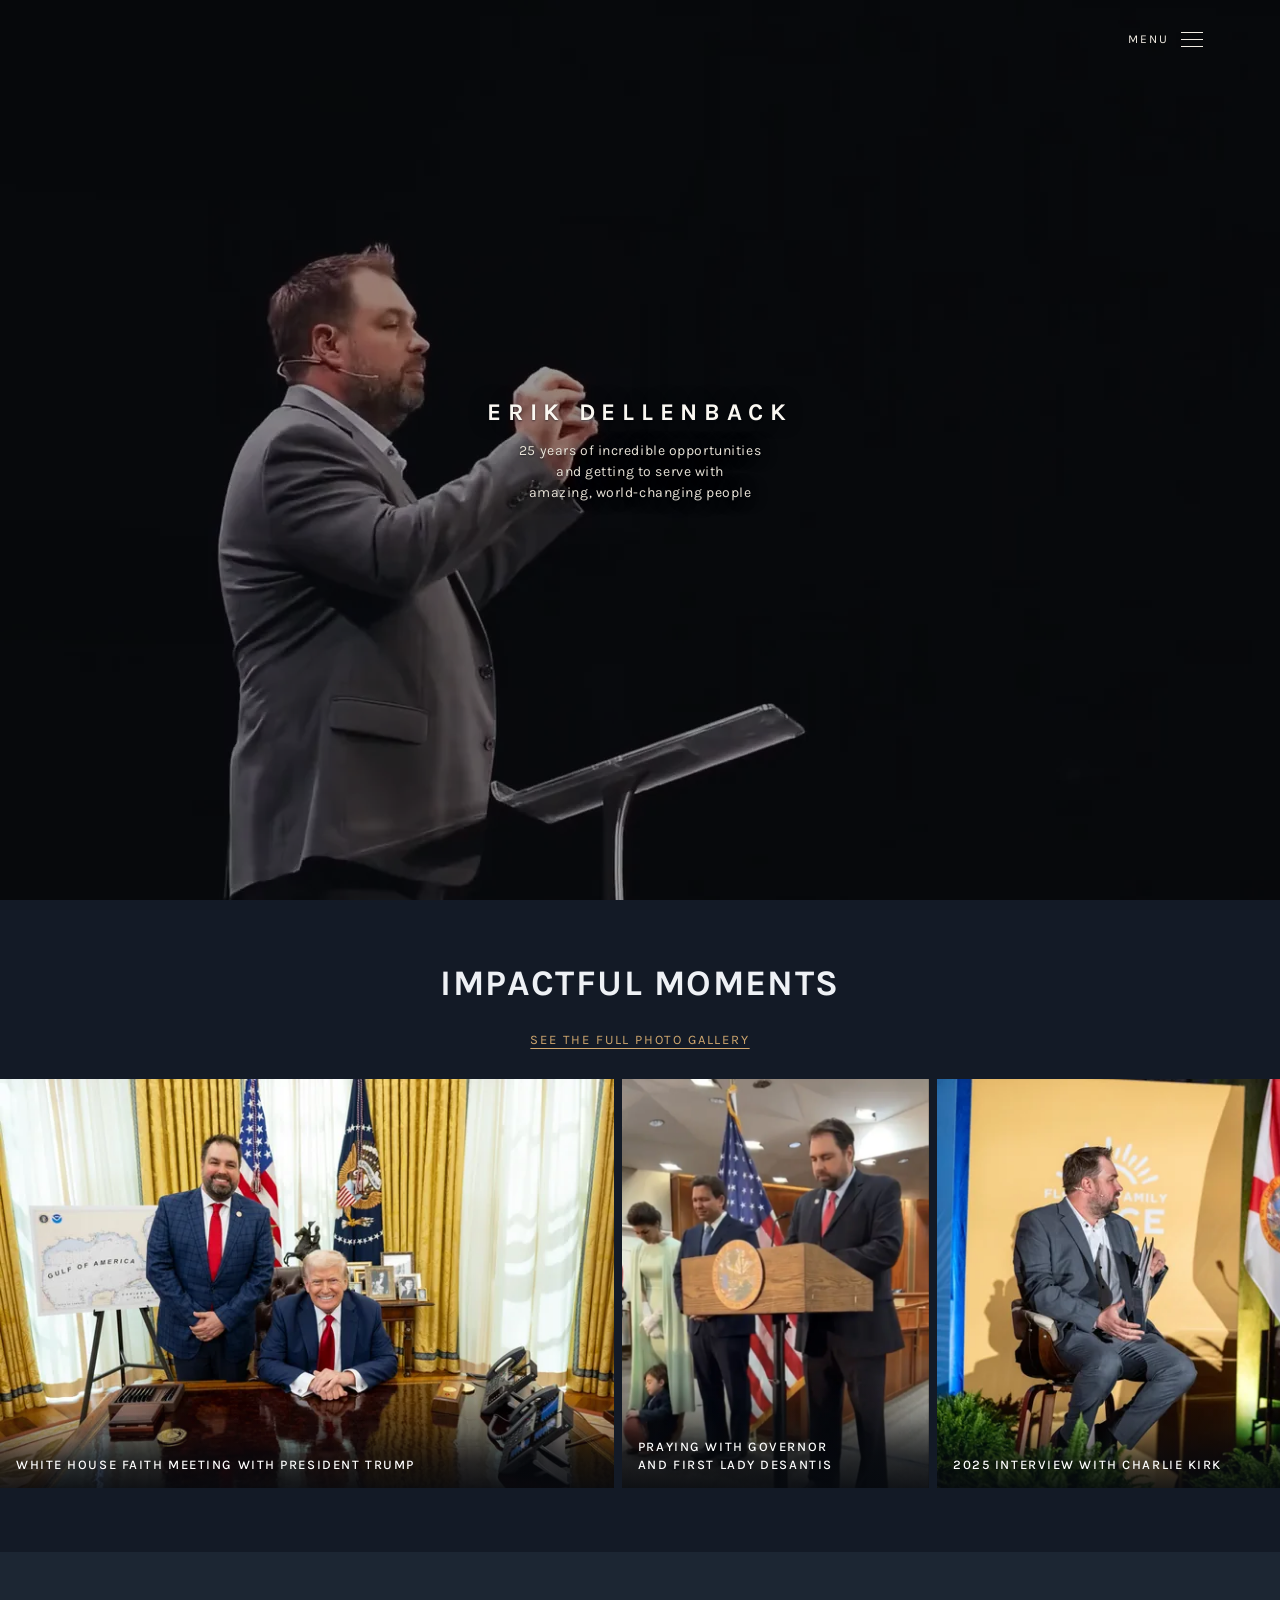
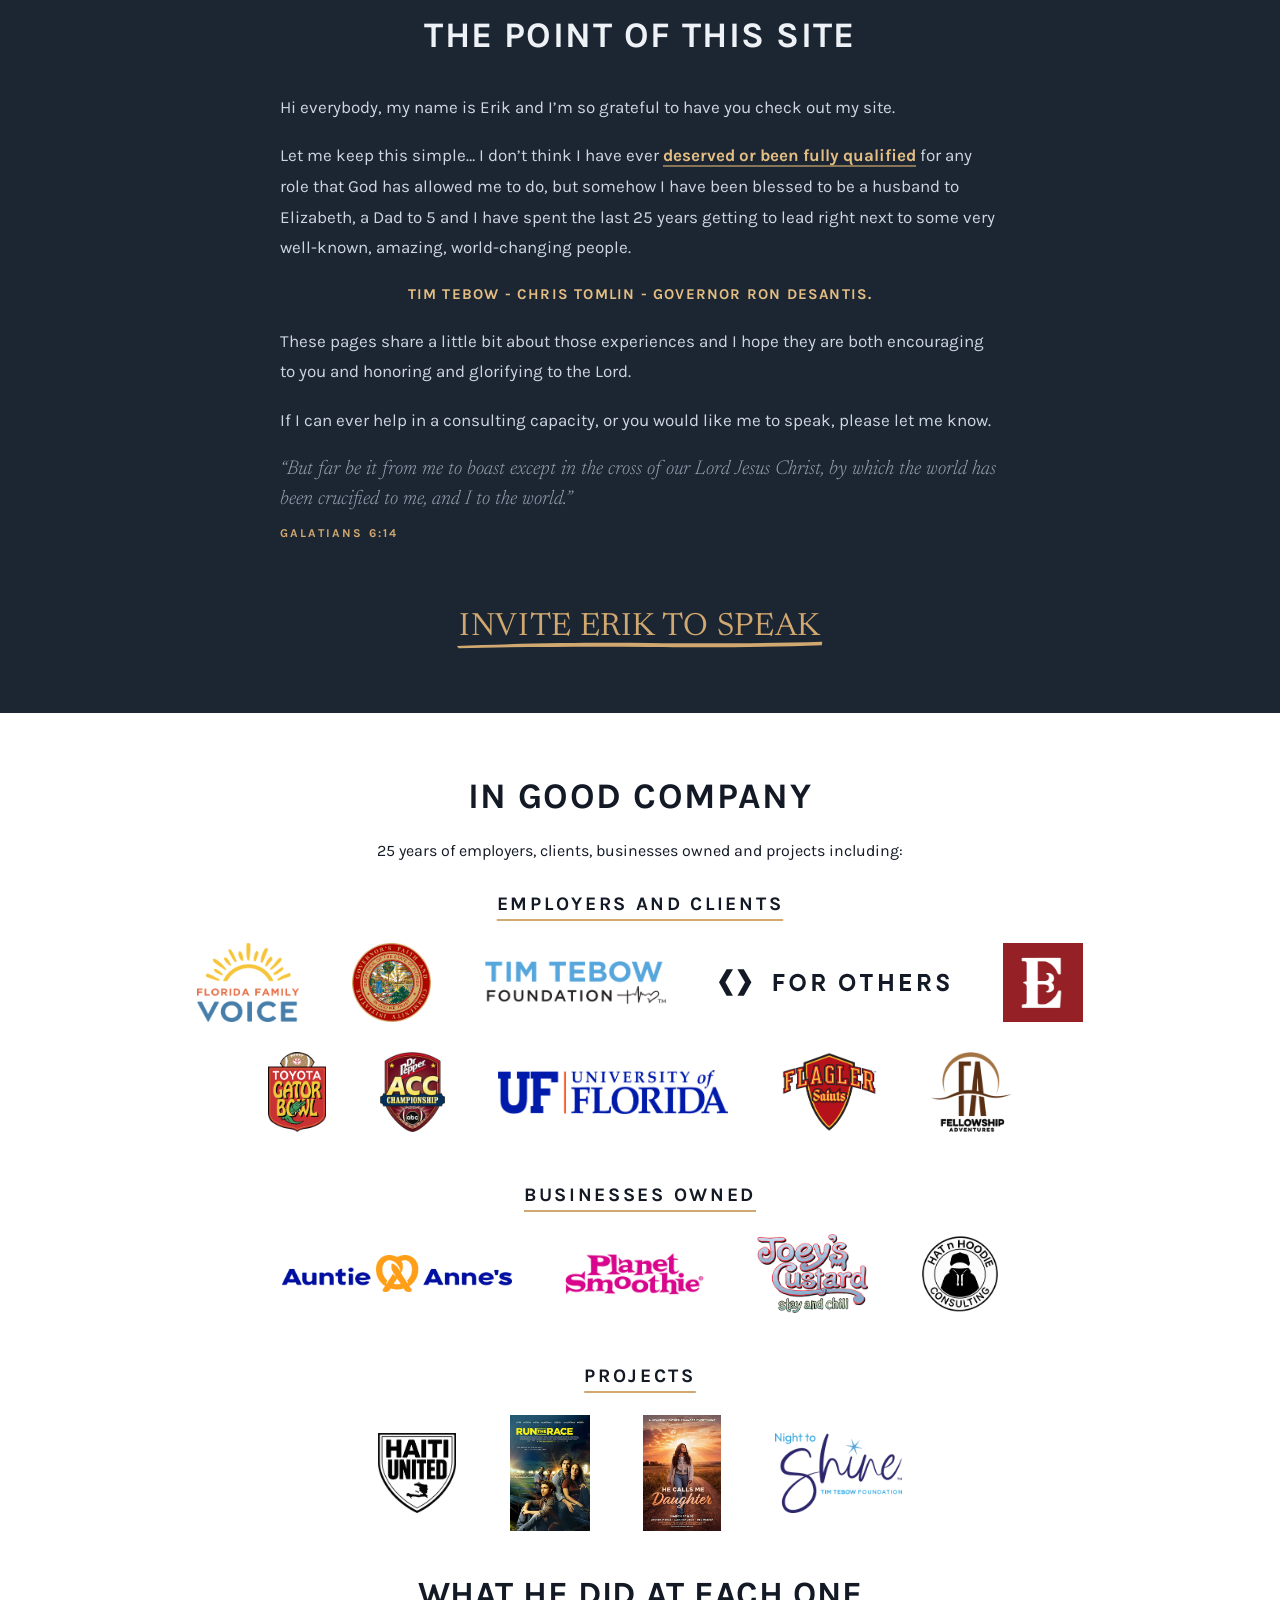
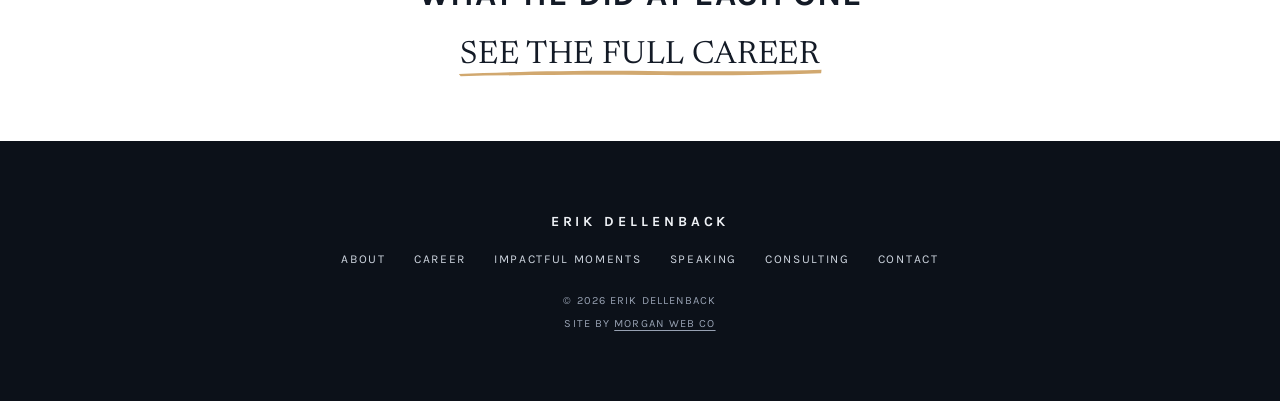
==== commit 31155b6b: "Erik's round two - homepage: "some" dropped from the hero line; Galatians 6:14 written out   under t" ====
--- a/index.html
+++ b/index.html
@@ -78,7 +78,7 @@
 
   <div class="hero__text">
     <h1 class="hero__name">Erik Dellenback</h1>
-    <p class="hero__tagline">25 years of incredible opportunities and getting to serve with some amazing, world-changing people</p>
+    <p class="hero__tagline">25 years of incredible opportunities and getting to serve with amazing, world-changing people</p>
   </div>
 </header>
 
@@ -91,6 +91,7 @@
   <nav class="menu__panel" aria-label="Site">
     <button class="menu__close" type="button" data-menu-close>Close</button>
     <ul class="menu__list">
+      <li><a href="index.html" aria-current="page">Home</a></li>
       <li><a href="about.html">About</a></li>
       <li><a href="career.html">Career</a></li>
       <li><a href="moments.html">Impactful Moments</a></li>
@@ -123,7 +124,7 @@
               <source type="image/webp" srcset="images/trump-oval-office-640.webp 640w, images/trump-oval-office-1024.webp 1024w, images/trump-oval-office-1600.webp 1600w" sizes="(max-width: 687px) 330px, (max-width: 1375px) 48vw, 660px">
               <img src="images/trump-oval-office-1024.jpg" srcset="images/trump-oval-office-640.jpg 640w, images/trump-oval-office-1024.jpg 1024w, images/trump-oval-office-1600.jpg 1600w" sizes="(max-width: 687px) 330px, (max-width: 1375px) 48vw, 660px" alt="Erik Dellenback standing beside President Trump at the Resolute Desk in the Oval Office" decoding="async" width="1024" height="683">
             </picture>
-            <figcaption class="strip__caption">With President Trump</figcaption>
+            <figcaption class="strip__caption">White House faith meeting with President Trump</figcaption>
           </figure>
         </li>
         <li class="strip__item">
@@ -141,7 +142,7 @@
               <source type="image/webp" srcset="images/charlie-kirk-stage-640.webp 640w, images/charlie-kirk-stage-1024.webp 1024w, images/charlie-kirk-stage-1600.webp 1600w" sizes="(max-width: 687px) 330px, (max-width: 1375px) 48vw, 660px">
               <img src="images/charlie-kirk-stage-1024.jpg" srcset="images/charlie-kirk-stage-640.jpg 640w, images/charlie-kirk-stage-1024.jpg 1024w, images/charlie-kirk-stage-1600.jpg 1600w" sizes="(max-width: 687px) 330px, (max-width: 1375px) 48vw, 660px" alt="Erik Dellenback seated on stage in conversation with Charlie Kirk at a Florida Family Voice event" decoding="async" width="1024" height="683">
             </picture>
-            <figcaption class="strip__caption">With Charlie Kirk</figcaption>
+            <figcaption class="strip__caption">2025 interview with Charlie Kirk</figcaption>
           </figure>
         </li>
         <li class="strip__item">
@@ -150,7 +151,7 @@
               <source type="image/webp" srcset="images/tebow-foundation-640.webp 640w, images/tebow-foundation-960.webp 960w" sizes="(max-width: 687px) 220px, (max-width: 1375px) 32vw, 440px">
               <img src="images/tebow-foundation-960.jpg" srcset="images/tebow-foundation-640.jpg 640w, images/tebow-foundation-960.jpg 960w" sizes="(max-width: 687px) 220px, (max-width: 1375px) 32vw, 440px" alt="Tim Tebow with his arm around Erik Dellenback in front of a Tim Tebow Foundation backdrop" decoding="async" width="960" height="960">
             </picture>
-            <figcaption class="strip__caption">With Tim Tebow</figcaption>
+            <figcaption class="strip__caption">Serving the most vulnerable with Tim Tebow</figcaption>
           </figure>
         </li>
         <li class="strip__item">
@@ -177,7 +178,7 @@
               <source type="image/webp" srcset="images/desantis-meeting-640.webp 640w, images/desantis-meeting-1024.webp 1024w, images/desantis-meeting-1600.webp 1600w" sizes="(max-width: 687px) 330px, (max-width: 1375px) 48vw, 660px">
               <img src="images/desantis-meeting-1024.jpg" srcset="images/desantis-meeting-640.jpg 640w, images/desantis-meeting-1024.jpg 1024w, images/desantis-meeting-1600.jpg 1600w" sizes="(max-width: 687px) 330px, (max-width: 1375px) 48vw, 660px" alt="Erik Dellenback at a conference table with Governor DeSantis and Florida faith leaders" decoding="async" width="1024" height="683">
             </picture>
-            <figcaption class="strip__caption">With Governor Ron DeSantis</figcaption>
+            <figcaption class="strip__caption">State leadership meetings alongside Governor Ron DeSantis</figcaption>
           </figure>
         </li>
       </ul>
@@ -188,7 +189,7 @@
               <source type="image/webp" srcset="images/trump-oval-office-640.webp 640w, images/trump-oval-office-1024.webp 1024w, images/trump-oval-office-1600.webp 1600w" sizes="(max-width: 687px) 330px, (max-width: 1375px) 48vw, 660px">
               <img src="images/trump-oval-office-1024.jpg" srcset="images/trump-oval-office-640.jpg 640w, images/trump-oval-office-1024.jpg 1024w, images/trump-oval-office-1600.jpg 1600w" sizes="(max-width: 687px) 330px, (max-width: 1375px) 48vw, 660px" alt="Erik Dellenback standing beside President Trump at the Resolute Desk in the Oval Office" decoding="async" width="1024" height="683">
             </picture>
-            <figcaption class="strip__caption">With President Trump</figcaption>
+            <figcaption class="strip__caption">White House faith meeting with President Trump</figcaption>
           </figure>
         </li>
         <li class="strip__item">
@@ -206,7 +207,7 @@
               <source type="image/webp" srcset="images/charlie-kirk-stage-640.webp 640w, images/charlie-kirk-stage-1024.webp 1024w, images/charlie-kirk-stage-1600.webp 1600w" sizes="(max-width: 687px) 330px, (max-width: 1375px) 48vw, 660px">
               <img src="images/charlie-kirk-stage-1024.jpg" srcset="images/charlie-kirk-stage-640.jpg 640w, images/charlie-kirk-stage-1024.jpg 1024w, images/charlie-kirk-stage-1600.jpg 1600w" sizes="(max-width: 687px) 330px, (max-width: 1375px) 48vw, 660px" alt="Erik Dellenback seated on stage in conversation with Charlie Kirk at a Florida Family Voice event" decoding="async" width="1024" height="683">
             </picture>
-            <figcaption class="strip__caption">With Charlie Kirk</figcaption>
+            <figcaption class="strip__caption">2025 interview with Charlie Kirk</figcaption>
           </figure>
         </li>
         <li class="strip__item">
@@ -215,7 +216,7 @@
               <source type="image/webp" srcset="images/tebow-foundation-640.webp 640w, images/tebow-foundation-960.webp 960w" sizes="(max-width: 687px) 220px, (max-width: 1375px) 32vw, 440px">
               <img src="images/tebow-foundation-960.jpg" srcset="images/tebow-foundation-640.jpg 640w, images/tebow-foundation-960.jpg 960w" sizes="(max-width: 687px) 220px, (max-width: 1375px) 32vw, 440px" alt="Tim Tebow with his arm around Erik Dellenback in front of a Tim Tebow Foundation backdrop" decoding="async" width="960" height="960">
             </picture>
-            <figcaption class="strip__caption">With Tim Tebow</figcaption>
+            <figcaption class="strip__caption">Serving the most vulnerable with Tim Tebow</figcaption>
           </figure>
         </li>
         <li class="strip__item">
@@ -242,7 +243,7 @@
               <source type="image/webp" srcset="images/desantis-meeting-640.webp 640w, images/desantis-meeting-1024.webp 1024w, images/desantis-meeting-1600.webp 1600w" sizes="(max-width: 687px) 330px, (max-width: 1375px) 48vw, 660px">
               <img src="images/desantis-meeting-1024.jpg" srcset="images/desantis-meeting-640.jpg 640w, images/desantis-meeting-1024.jpg 1024w, images/desantis-meeting-1600.jpg 1600w" sizes="(max-width: 687px) 330px, (max-width: 1375px) 48vw, 660px" alt="Erik Dellenback at a conference table with Governor DeSantis and Florida faith leaders" decoding="async" width="1024" height="683">
             </picture>
-            <figcaption class="strip__caption">With Governor Ron DeSantis</figcaption>
+            <figcaption class="strip__caption">State leadership meetings alongside Governor Ron DeSantis</figcaption>
           </figure>
         </li>
       </ul>
@@ -290,7 +291,7 @@
       <p class="story__names"><span>Tim Tebow -</span> <span>Chris Tomlin -</span> <span>Governor Ron DeSantis.</span></p>
       <p>These pages share a little bit about those experiences and I hope they are both encouraging to you and honoring and glorifying to the Lord.</p>
       <p>If I can ever help in a consulting capacity, or you would like me to speak, please let me know.</p>
-      <p class="story__coda">Galatians 6:14</p>
+      <p class="story__coda">“But far be it from me to boast except in the cross of our Lord Jesus Christ, by which the world has been crucified to me, and I to the world.” <span class="story__ref">Galatians 6:14</span></p>
     </div>
     <div class="cta">
       <a class="cta__link" href="speaking.html">Invite Erik to speak<svg class="cta__stroke" viewBox="0 0 400 12" preserveAspectRatio="none" aria-hidden="true"><path d="M2 8.5 C 60 5.5, 140 4, 210 4.8 C 280 5.6, 340 5.2, 398 3.2 L 397.6 7.4 C 340 9.8, 280 10.4, 210 9.6 C 140 8.8, 70 9.6, 4 11 Z" fill="currentColor"/></svg></a>
@@ -315,12 +316,12 @@
       <li><a class="logos__link" href="career.html#governors-office"><img class="logos__img logos__img--tall" src="logos/gfci-seal.png" alt="Governor’s Faith and Community Initiative, State of Florida" width="199" height="200" loading="lazy" decoding="async"><span class="logos__tip">Governor’s Liaison, 2019 to 2025</span></a></li>
       <li><a class="logos__link" href="career.html#tim-tebow-foundation"><img class="logos__img" src="logos/tim-tebow-foundation.png" alt="Tim Tebow Foundation" width="830" height="200" loading="lazy" decoding="async"><span class="logos__tip">Founding President, 2011 to 2017</span></a></li>
       <li><a class="logos__link" href="career.html#for-others"><img class="logos__img logos__img--small" src="logos/for-others.svg" alt="For Others" width="269" height="31" loading="lazy" decoding="async"><span class="logos__tip">Founding board member, then interim CEO and President</span></a></li>
-      <li><a class="logos__link" href="career.html#eleven22"><img class="logos__img logos__img--tall" src="logos/eleven22.png" alt="The Church of Eleven22" width="200" height="200" loading="lazy" decoding="async"><span class="logos__tip">Ordained Pastor, 2025 to present</span></a></li>
+      <li><a class="logos__link" href="career.html#eleven22"><img class="logos__img logos__img--tall" src="logos/eleven22.png" alt="The Church of Eleven22" width="200" height="200" loading="lazy" decoding="async"><span class="logos__tip">Pastor of Ministry Partnerships, 2026 to present</span></a></li>
       </ul>
       <ul class="logos logos--next">
-      <li><a class="logos__link" href="career.html#gator-bowl"><img class="logos__img logos__img--tall" src="logos/gator-bowl.png" alt="Gator Bowl" width="145" height="200" loading="lazy" decoding="async"><span class="logos__tip">Intern to VP and CMO, 2000 to 2011</span></a></li>
+      <li><a class="logos__link" href="career.html#gator-bowl"><img class="logos__img logos__img--tall" src="logos/gator-bowl.png" alt="Gator Bowl" width="145" height="200" loading="lazy" decoding="async"><span class="logos__tip">Intern to VP and CMO, 1999 to 2011</span></a></li>
       <li><a class="logos__link" href="career.html#gator-bowl"><img class="logos__img logos__img--tall" src="logos/acc-championship.png" alt="Dr Pepper ACC Championship" width="164" height="200" loading="lazy" decoding="async"><span class="logos__tip">Founding Director, 2004 to 2008</span></a></li>
-      <li><a class="logos__link" href="career.html#university-of-florida"><img class="logos__img" src="logos/university-of-florida.png" alt="University of Florida" width="1067" height="200" loading="lazy" decoding="async"><span class="logos__tip">Graduate, Florida Blue Key</span></a></li>
+      <li><a class="logos__link" href="career.html#university-of-florida"><img class="logos__img" src="logos/university-of-florida.png" alt="University of Florida" width="1067" height="200" loading="lazy" decoding="async"><span class="logos__tip">Graduate; athletic association intern, 2000</span></a></li>
       <li><a class="logos__link" href="career.html#flagler-college"><img class="logos__img logos__img--tall" src="logos/flagler.png" alt="Flagler College" width="239" height="200" loading="lazy" decoding="async"><span class="logos__tip">Adjunct Professor, 2008 to 2011</span></a></li>
       <li><a class="logos__link" href="career.html#fellowship-adventures"><img class="logos__img logos__img--tall" src="logos/fellowship-adventures.png" alt="Fellowship Adventures" width="204" height="200" loading="lazy" decoding="async"><span class="logos__tip">Chairman of the Board</span></a></li>
       </ul>
@@ -337,10 +338,10 @@
     <div class="logos__group">
       <h3 class="logos__title">Projects</h3>
       <ul class="logos">
-      <li><a class="logos__link" href="career.html#haiti-united"><img class="logos__img logos__img--tall" src="logos/haiti-united.png" alt="Haiti United" width="197" height="200" loading="lazy" decoding="async"><span class="logos__tip">Collaboration</span></a></li>
+      <li><a class="logos__link" href="career.html#haiti-united"><img class="logos__img logos__img--tall" src="logos/haiti-united.png" alt="Haiti United" width="197" height="200" loading="lazy" decoding="async"><span class="logos__tip">Co-founder and host, 2024 to present</span></a></li>
       <li><a class="logos__link" href="career.html#run-the-race"><img class="logos__img logos__img--tall" src="images/poster-run-the-race-300.jpg" alt="Run the Race" width="300" height="434" loading="lazy" decoding="async"><span class="logos__tip">Executive producer, 2016 to 2019</span></a></li>
       <li><a class="logos__link" href="career.html#he-calls-me-daughter"><img class="logos__img logos__img--tall" src="images/poster-he-calls-me-daughter-300.jpg" alt="He Calls Me Daughter" width="300" height="444" loading="lazy" decoding="async"><span class="logos__tip">Executive producer, 2024 to 2026</span></a></li>
-      <li><a class="logos__link" href="career.html#night-to-shine"><img class="logos__img logos__img--tall" src="logos/night-to-shine.png" alt="Night to Shine" width="320" height="200" loading="lazy" decoding="async"><span class="logos__tip">Started it at the Tim Tebow Foundation</span></a></li>
+      <li><a class="logos__link" href="career.html#night-to-shine"><img class="logos__img logos__img--tall" src="logos/night-to-shine.png" alt="Night to Shine" width="320" height="200" loading="lazy" decoding="async"><span class="logos__tip">Began it at the Tim Tebow Foundation, 2014</span></a></li>
       </ul>
     </div>
     <div class="cta cta--on-light">
--- a/css/site.css
+++ b/css/site.css
@@ -56,6 +56,8 @@
   -moz-osx-font-smoothing: grayscale;
 }
 main { flex: 1 0 auto; width: 100%; }
+/* The hidden attribute always wins, even over rules that set display (the form rows after sending). */
+[hidden] { display: none !important; }
 body.menu-open { overflow: hidden; }
 
 p { margin: 0; }
@@ -283,6 +285,7 @@
 /* Story: words only, then the closing call ------------------------------- */
 .story { max-width: calc(var(--text-col) + 2 * var(--pad-x)); }
 .story .prose { font-size: 17px; }
+.story__ref { display: block; margin-top: 10px; font-family: var(--sans); font-style: normal; font-weight: 700; font-size: 12px; letter-spacing: 0.18em; text-transform: uppercase; color: var(--gold); }
 .story__coda {
   font-family: var(--serif); font-style: italic; font-weight: 300;
   font-size: 20px; line-height: 1.5; color: var(--muted);
@@ -317,6 +320,7 @@
 .split__photo img { width: 100%; height: 100%; object-fit: cover; }
 @media (min-width: 901px) { .split__photo { aspect-ratio: 1 / 1; } }
 @media (max-width: 900px) { .split { grid-template-columns: 1fr; } .split__photo { max-width: 520px; } }
+.prose .voice { font-family: var(--serif); font-style: italic; font-weight: 300; font-size: clamp(18px, 1.7vw, 21px); line-height: 1.55; color: var(--text); text-wrap: pretty; }
 .pull {
   margin: 0 0 18px;
   font-family: var(--serif); font-style: italic; font-weight: 300;
@@ -353,11 +357,15 @@
 
 /* Experiences gallery ---------------------------------------------------- */
 .gallery__hint { margin: 0; font-size: 12px; letter-spacing: 0.18em; text-transform: uppercase; color: var(--muted); }
-.gallery { columns: 3; column-gap: 12px; }
-@media (max-width: 1000px) { .gallery { columns: 2; } }
-@media (max-width: 560px) { .gallery { columns: 1; } }
-.tile { position: relative; margin: 0 0 12px; break-inside: avoid; background: var(--media); overflow: hidden; }
-.tile img { width: 100%; height: auto; display: block; transition: transform 600ms ease; }
+.gallery { display: grid; grid-template-columns: repeat(4, 1fr); gap: 12px; }
+@media (max-width: 1000px) { .gallery { grid-template-columns: repeat(2, 1fr); } }
+@media (max-width: 560px) { .gallery { grid-template-columns: 1fr; } }
+.tile { position: relative; margin: 0; background: var(--media); overflow: hidden; }
+.tile img { width: 100%; height: auto; aspect-ratio: 4 / 3; object-fit: cover; display: block; transition: transform 600ms ease; }
+.tile img[src*="beach-baptism"] { object-position: 50% 35%; }
+.tile img[src*="sailfish"] { object-position: 50% 45%; }
+.tile img[src*="python-hunt"], .tile img[src*="gov-scott"] { object-position: 50% 0%; }
+.tile img[src*="tebow-foundation"] { object-position: 50% 20%; }
 .tile:hover img, .tile:focus-within img { transform: scale(1.03); }
 .tile__cap {
   position: absolute; left: 0; right: 0; bottom: 0;
@@ -462,7 +470,7 @@
 .form__submit[disabled] { opacity: 0.5; cursor: default; background: transparent; color: var(--gold); }
 .form__status { margin: 16px 0 0; font-size: 15px; line-height: 1.6; color: var(--body); min-height: 1.6em; }
 .form > .form__status:first-child { margin: 0 0 18px; color: var(--gold-strong); text-wrap: balance; }
-.form__status--ok { color: var(--gold-strong); }
+.form__status--ok { color: var(--gold-strong); text-align: center; font-size: 17px; }
 
 /* About ------------------------------------------------------------------- */
 .split__photo.split__photo--portrait { aspect-ratio: 3 / 4; }
@@ -480,15 +488,13 @@
 .love--text { justify-content: center; border-top: 3px solid var(--gold); background: linear-gradient(180deg, rgba(209, 168, 111, 0.1), rgba(209, 168, 111, 0) 55%), var(--navy); }
 .love--text .love__body { padding: 30px 24px; }
 .love__title { margin: 0 0 8px; font-family: var(--sans); font-weight: 700; text-transform: uppercase; letter-spacing: 0.05em; font-size: 15px; color: var(--text); }
-.love__line { margin: 0; font-size: 15px; line-height: 1.65; color: var(--body); }
+.love__line { margin: 0; font-family: var(--serif); font-style: italic; font-weight: 300; font-size: clamp(17px, 1.4vw, 20px); line-height: 1.5; color: var(--text); text-wrap: pretty; }
 .love--text .love__title { font-size: 17px; margin-bottom: 12px; }
-.love--text .love__line { font-family: var(--serif); font-style: italic; font-weight: 300; font-size: clamp(17px, 1.4vw, 20px); line-height: 1.5; color: var(--text); text-wrap: pretty; }
 @media (min-width: 561px) and (max-width: 1000px) { .love--text { order: -1; justify-content: flex-start; } }
 @media (min-width: 1001px) {
   .love--text { justify-content: flex-start; }
   .love--text .love__body { padding-top: clamp(48px, 5vw, 84px); }
   .love--text .love__title { font-size: 19px; margin-bottom: 16px; }
-  .love--text .love__line { font-size: clamp(20px, 1.9vw, 25px); line-height: 1.45; }
 }
 
 /* In good company --------------------------------------------------------- */
@@ -508,6 +514,18 @@
 .org__line a { color: var(--gold); text-decoration: underline; text-underline-offset: 3px; }
 .org__line a:hover { color: var(--gold-strong); }
 @media (max-width: 640px) { .org { grid-template-columns: 1fr; } .org__logo { max-width: 220px; min-height: 106px; } }
+.band--career { --rule: rgba(19, 26, 38, 0.14); }
+.band--career .org__logo { background: transparent; padding: 0; min-height: 0; }
+.band--career .org__logo img { width: 170px; max-width: 170px; max-height: 84px; }
+.band--career .org__logo img[src*="td-autographs"] { width: 100px; }
+@media (max-width: 640px) { .band--career .org__logo { align-items: flex-start; } }
+.band--career .org__name { color: var(--ink); }
+.band--career .org__role { color: var(--navy); font-weight: 700; }
+.band--career .org__role span { color: var(--muted-ink); font-weight: 400; }
+.band--career .org__line { color: #2d3645; }
+.band--career .org__line a { color: var(--navy); }
+.band--career .org__line a:hover { color: var(--slate); }
+.band--career .org__line + .org__line { margin-top: 10px; }
 .org__logo--word { font-family: var(--sans); font-weight: 700; font-size: 15px; letter-spacing: 0.1em; text-transform: uppercase; text-align: center; color: var(--navy); }
 
 /* 30 September round: grouped logos, story names, lightbox, consulting ------ */
@@ -520,7 +538,7 @@
 .logos__group { margin-top: clamp(36px, 4vw, 52px); }
 .logos--next { margin-top: 30px; }
 .logos__group:first-of-type { margin-top: 0; }
-.logos__title { margin: 0 0 22px; font-family: var(--sans); font-weight: 700; font-size: clamp(14px, 1.2vw, 17px); letter-spacing: 0.16em; text-transform: uppercase; color: var(--ink); }
+.logos__title { margin: 0 0 28px; font-family: var(--sans); font-weight: 700; font-size: clamp(17px, 1.5vw, 22px); letter-spacing: 0.14em; text-transform: uppercase; color: var(--ink); text-decoration: underline; text-decoration-color: var(--gold); text-decoration-thickness: 2px; text-underline-offset: 9px; }
 .split__logo { display: block; width: 104px; height: auto; margin-bottom: 18px; }
 .areas { columns: 2; column-gap: 32px; margin: 0; padding-left: 1.2em; font-size: 16px; line-height: 1.7; color: var(--body); }
 .areas li { break-inside: avoid; padding: 2px 0; }
@@ -531,7 +549,7 @@
 .tile__link { display: block; cursor: zoom-in; }
 .lightbox { max-width: min(96vw, 1400px); max-height: 96vh; max-height: 96svh; padding: 0; overscroll-behavior: contain; margin: auto; border: 0; background: var(--deep); color: var(--text); }
 .lightbox::backdrop { background: rgba(6, 9, 14, 0.9); }
-.lightbox__img { display: block; max-width: 96vw; max-height: 84vh; max-height: calc(96svh - 60px); width: auto; height: auto; margin: 0 auto; }
+.lightbox__img { display: block; max-width: 96vw; max-height: 84vh; max-height: calc(96svh - 60px); width: auto; height: auto; margin: 0 auto; object-fit: contain; }
 .lightbox__cap { margin: 0; padding: 12px 16px 16px; text-align: center; font-family: var(--sans); font-size: 13px; letter-spacing: 0.08em; text-transform: uppercase; color: var(--body); }
 .lightbox__close { position: absolute; top: 8px; right: 8px; min-width: 44px; min-height: 40px; display: inline-flex; align-items: center; justify-content: center; padding: 8px 12px; font-family: var(--sans); font-weight: 700; font-size: 12px; letter-spacing: 0.12em; text-transform: uppercase; color: var(--text); background: rgba(6, 9, 14, 0.7); border: 1px solid var(--rule); cursor: pointer; }
 .lightbox__close:hover, .lightbox__close:focus-visible { color: var(--navy); background: var(--gold); }
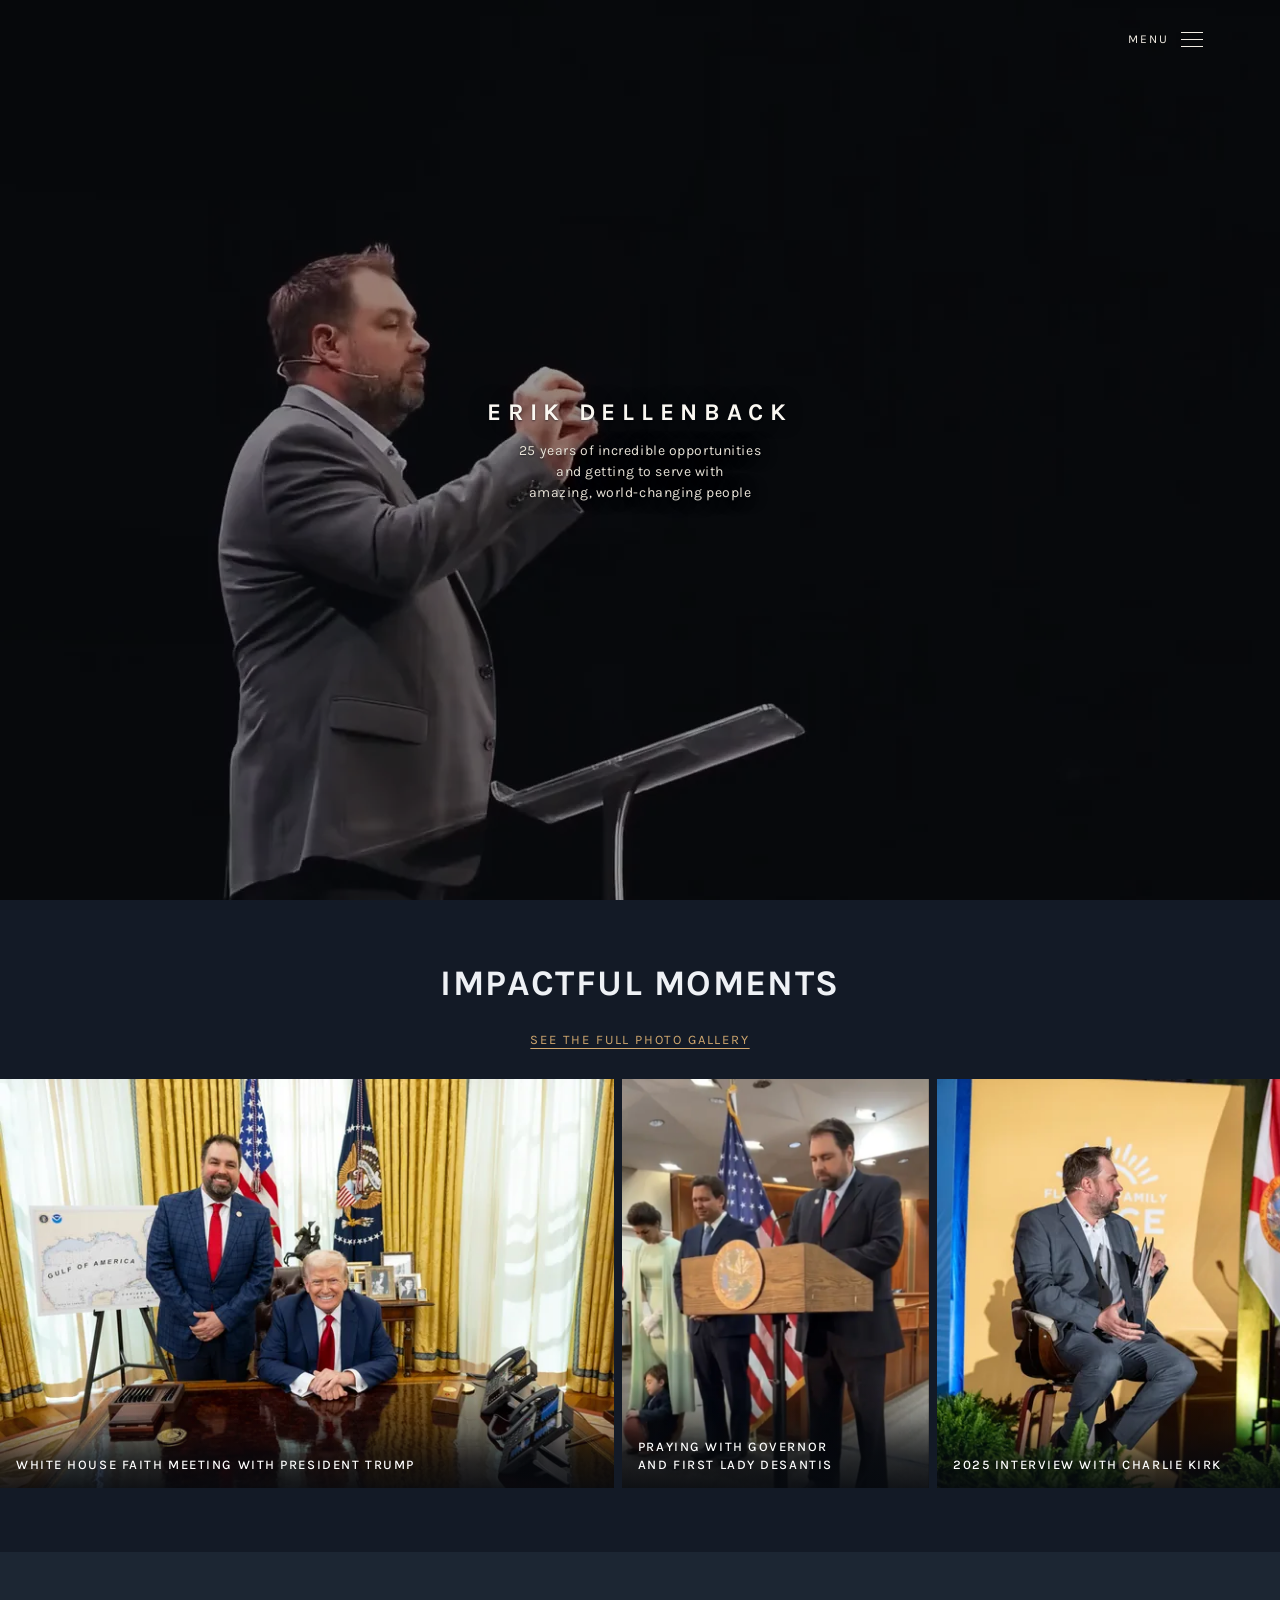
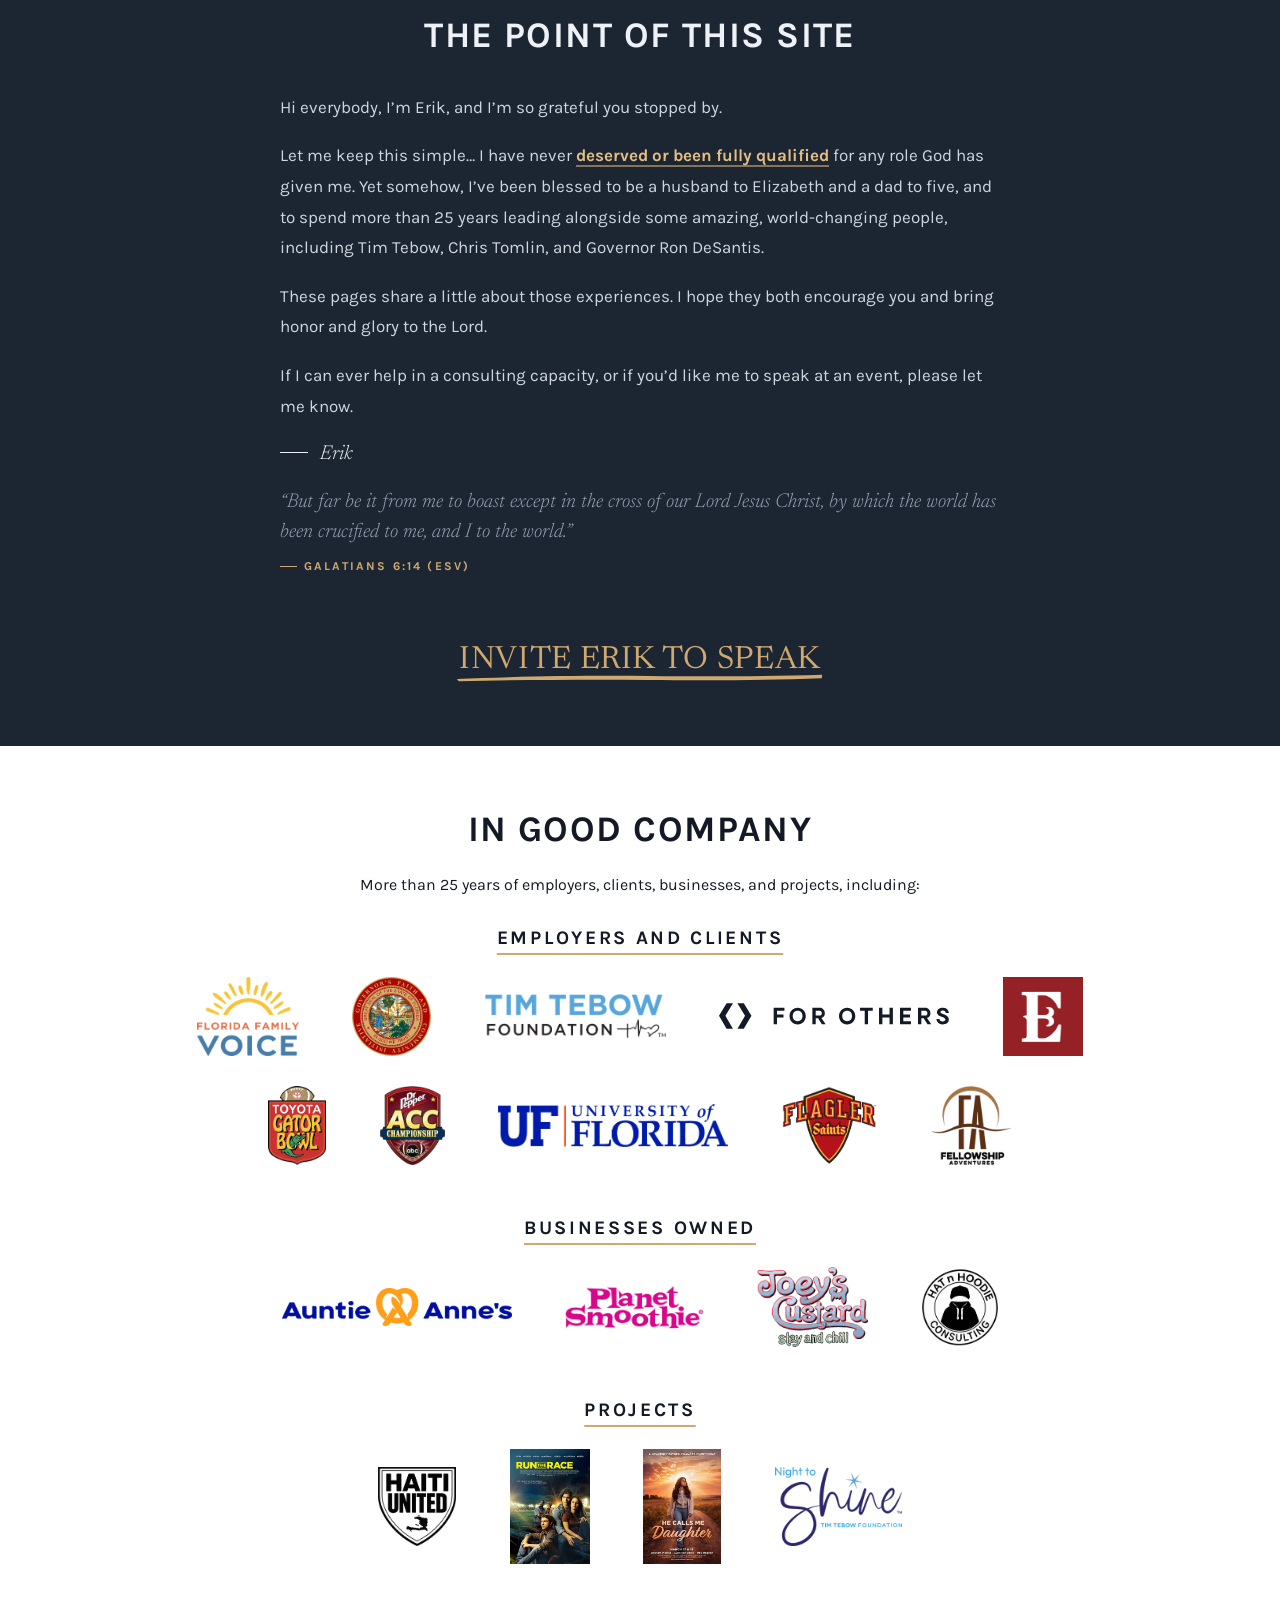
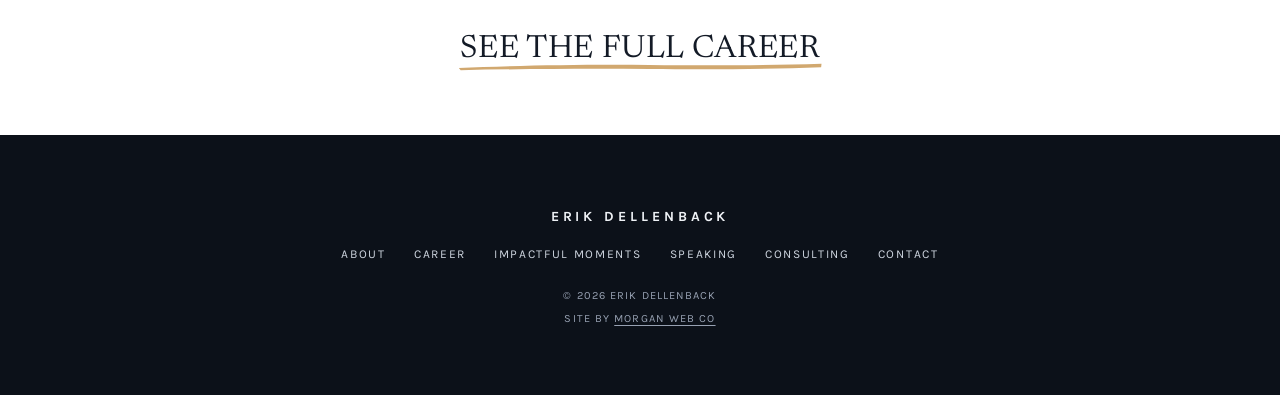
==== commit 789fae87: "Apply the copywriter's edits from Erik's 6 November document Home, About, Career, Consulting and Spe" ====
--- a/index.html
+++ b/index.html
@@ -280,18 +280,18 @@
 </section>
 
 <!-- ============================================================
-     STORY  (Erik's own words, verbatim) and the closing call
+     STORY  (Erik's words, as edited by his copywriter, November 2026) and the closing call
      ============================================================ -->
 <section id="story" class="band band--slate">
   <div class="section story reveal">
     <h2 class="h2 h2--center">The point of this site</h2>
     <div class="prose">
-      <p>Hi everybody, my name is Erik and I’m so grateful to have you check out my site.</p>
-      <p>Let me keep this simple… I don’t think I have ever <mark class="hl">deserved or been fully qualified</mark> for any role that God has allowed me to do, but somehow I have been blessed to be a husband to Elizabeth, a Dad to 5 and I have spent the last 25 years getting to lead right next to some very well-known, amazing, world-changing people.</p>
-      <p class="story__names"><span>Tim Tebow -</span> <span>Chris Tomlin -</span> <span>Governor Ron DeSantis.</span></p>
-      <p>These pages share a little bit about those experiences and I hope they are both encouraging to you and honoring and glorifying to the Lord.</p>
-      <p>If I can ever help in a consulting capacity, or you would like me to speak, please let me know.</p>
-      <p class="story__coda">“But far be it from me to boast except in the cross of our Lord Jesus Christ, by which the world has been crucified to me, and I to the world.” <span class="story__ref">Galatians 6:14</span></p>
+      <p>Hi everybody, I’m Erik, and I’m so grateful you stopped by.</p>
+      <p>Let me keep this simple… I have never <mark class="hl">deserved or been fully qualified</mark> for any role God has given me. Yet somehow, I’ve been blessed to be a husband to Elizabeth and a dad to five, and to spend more than 25 years leading alongside some amazing, world-changing people, including Tim Tebow, Chris Tomlin, and Governor Ron DeSantis.</p>
+      <p>These pages share a little about those experiences. I hope they both encourage you and bring honor and glory to the Lord.</p>
+      <p>If I can ever help in a consulting capacity, or if you’d like me to speak at an event, please let me know.</p>
+      <p class="sig">Erik</p>
+      <p class="story__coda">“But far be it from me to boast except in the cross of our Lord Jesus Christ, by which the world has been crucified to me, and I to the world.” <span class="story__ref">Galatians 6:14 (ESV)</span></p>
     </div>
     <div class="cta">
       <a class="cta__link" href="speaking.html">Invite Erik to speak<svg class="cta__stroke" viewBox="0 0 400 12" preserveAspectRatio="none" aria-hidden="true"><path d="M2 8.5 C 60 5.5, 140 4, 210 4.8 C 280 5.6, 340 5.2, 398 3.2 L 397.6 7.4 C 340 9.8, 280 10.4, 210 9.6 C 140 8.8, 70 9.6, 4 11 Z" fill="currentColor"/></svg></a>
@@ -308,7 +308,7 @@
 <section id="served" class="band band--light section--logos">
   <div class="section reveal">
     <h2 class="h2 h2--center">In good company</h2>
-    <p class="section__sub">25 years of employers, clients, businesses owned and projects including:</p>
+    <p class="section__sub">More than 25 years of employers, clients, businesses, and projects, including:</p>
     <div class="logos__group">
       <h3 class="logos__title">Employers and clients</h3>
       <ul class="logos">
@@ -320,7 +320,7 @@
       </ul>
       <ul class="logos logos--next">
       <li><a class="logos__link" href="career.html#gator-bowl"><img class="logos__img logos__img--tall" src="logos/gator-bowl.png" alt="Gator Bowl" width="145" height="200" loading="lazy" decoding="async"><span class="logos__tip">Intern to VP and CMO, 1999 to 2011</span></a></li>
-      <li><a class="logos__link" href="career.html#gator-bowl"><img class="logos__img logos__img--tall" src="logos/acc-championship.png" alt="Dr Pepper ACC Championship" width="164" height="200" loading="lazy" decoding="async"><span class="logos__tip">Founding Director, 2004 to 2008</span></a></li>
+      <li><a class="logos__link" href="career.html#gator-bowl"><img class="logos__img logos__img--tall" src="logos/acc-championship.png" alt="Dr Pepper ACC Championship" width="164" height="200" loading="lazy" decoding="async"><span class="logos__tip">First Director, 2004 to 2008</span></a></li>
       <li><a class="logos__link" href="career.html#university-of-florida"><img class="logos__img" src="logos/university-of-florida.png" alt="University of Florida" width="1067" height="200" loading="lazy" decoding="async"><span class="logos__tip">Graduate; athletic association intern, 2000</span></a></li>
       <li><a class="logos__link" href="career.html#flagler-college"><img class="logos__img logos__img--tall" src="logos/flagler.png" alt="Flagler College" width="239" height="200" loading="lazy" decoding="async"><span class="logos__tip">Adjunct Professor, 2008 to 2011</span></a></li>
       <li><a class="logos__link" href="career.html#fellowship-adventures"><img class="logos__img logos__img--tall" src="logos/fellowship-adventures.png" alt="Fellowship Adventures" width="204" height="200" loading="lazy" decoding="async"><span class="logos__tip">Chairman of the Board</span></a></li>
@@ -345,7 +345,6 @@
       </ul>
     </div>
     <div class="cta cta--on-light">
-      <p class="cta__line">What he did at each one</p>
       <a class="cta__link" href="career.html">See the full career<svg class="cta__stroke" viewBox="0 0 400 12" preserveAspectRatio="none" aria-hidden="true"><path d="M2 8.5 C 60 5.5, 140 4, 210 4.8 C 280 5.6, 340 5.2, 398 3.2 L 397.6 7.4 C 340 9.8, 280 10.4, 210 9.6 C 140 8.8, 70 9.6, 4 11 Z" fill="currentColor"/></svg></a>
     </div>
   </div>
--- a/css/site.css
+++ b/css/site.css
@@ -320,14 +320,21 @@
 .split__photo img { width: 100%; height: 100%; object-fit: cover; }
 @media (min-width: 901px) { .split__photo { aspect-ratio: 1 / 1; } }
 @media (max-width: 900px) { .split { grid-template-columns: 1fr; } .split__photo { max-width: 520px; } }
-.prose .voice { font-family: var(--serif); font-style: italic; font-weight: 300; font-size: clamp(18px, 1.7vw, 21px); line-height: 1.55; color: var(--text); text-wrap: pretty; }
 .pull {
   margin: 0 0 18px;
   font-family: var(--serif); font-style: italic; font-weight: 300;
   font-size: clamp(20px, 2.6vw, 24px); line-height: 1.45; color: var(--body); text-wrap: pretty;
 }
+.pull--plain { font-style: normal; }
+.pull--plain em { font-style: italic; }
+.pull__refrain { display: block; }
+/* Attribution lines. The short rule is drawn here, so the copy itself carries no dash. */
+.pull__by { display: block; margin-top: 12px; font-family: var(--sans); font-style: normal; font-weight: 700; font-size: 12px; letter-spacing: 0.18em; text-transform: uppercase; color: var(--gold); }
+.sig { font-family: var(--serif); font-style: italic; font-weight: 300; font-size: 20px; line-height: 1.5; color: var(--text); }
+.sig::before, .pull__by::before, .story__ref::before { content: ""; display: inline-block; width: 1.4em; height: 1px; margin-right: 0.6em; vertical-align: 0.3em; background: currentColor; }
 .cta--left { text-align: left; margin-top: clamp(20px, 2.5vw, 32px); }
 .cta--left .cta__link { margin-top: 0; }
+.nowrap { white-space: nowrap; }
 .talks { list-style: none; margin: 0; padding: 0; max-width: 800px; }
 .talks li { padding: 20px 0; border-bottom: 1px solid var(--rule); }
 .talks li:first-child { border-top: 1px solid var(--rule); }
@@ -336,12 +343,6 @@
   font-family: var(--sans); font-weight: 700; text-transform: uppercase;
   font-size: clamp(17px, 1.7vw, 21px); letter-spacing: 0.05em; line-height: 1.2; color: var(--text);
   text-wrap: balance;
-}
-.talks__line { margin: 8px 0 0; font-size: 16px; line-height: 1.7; color: var(--body); max-width: 680px; text-wrap: balance; }
-@media (min-width: 901px) {
-  .talks li { display: grid; grid-template-columns: minmax(200px, 280px) minmax(0, 1fr); column-gap: clamp(24px, 4vw, 48px); align-items: baseline; }
-  .talks__title:only-child { grid-column: 1 / -1; }
-  .talks__line { margin: 0; max-width: none; }
 }
 .press { max-width: var(--text-col); }
 .press--center { margin-left: auto; margin-right: auto; }
@@ -488,7 +489,7 @@
 .love--text { justify-content: center; border-top: 3px solid var(--gold); background: linear-gradient(180deg, rgba(209, 168, 111, 0.1), rgba(209, 168, 111, 0) 55%), var(--navy); }
 .love--text .love__body { padding: 30px 24px; }
 .love__title { margin: 0 0 8px; font-family: var(--sans); font-weight: 700; text-transform: uppercase; letter-spacing: 0.05em; font-size: 15px; color: var(--text); }
-.love__line { margin: 0; font-family: var(--serif); font-style: italic; font-weight: 300; font-size: clamp(17px, 1.4vw, 20px); line-height: 1.5; color: var(--text); text-wrap: pretty; }
+.love__line { margin: 0; font-family: var(--serif); font-weight: 300; font-size: clamp(17px, 1.4vw, 20px); line-height: 1.5; color: var(--text); text-wrap: pretty; }
 .love--text .love__title { font-size: 17px; margin-bottom: 12px; }
 @media (min-width: 561px) and (max-width: 1000px) { .love--text { order: -1; justify-content: flex-start; } }
 @media (min-width: 1001px) {
@@ -515,10 +516,15 @@
 .org__line a:hover { color: var(--gold-strong); }
 @media (max-width: 640px) { .org { grid-template-columns: 1fr; } .org__logo { max-width: 220px; min-height: 106px; } }
 .band--career { --rule: rgba(19, 26, 38, 0.14); }
+.band--career .org:last-child { border-bottom: 0; }
 .band--career .org__logo { background: transparent; padding: 0; min-height: 0; }
 .band--career .org__logo img { width: 170px; max-width: 170px; max-height: 84px; }
 .band--career .org__logo img[src*="td-autographs"] { width: 100px; }
-@media (max-width: 640px) { .band--career .org__logo { align-items: flex-start; } }
+@media (max-width: 640px) {
+  .band--career .org__logo { align-items: flex-start; }
+  .band--career .org__logo img { object-position: left center; }
+  .org__logo--word { display: none; }
+}
 .band--career .org__name { color: var(--ink); }
 .band--career .org__role { color: var(--navy); font-weight: 700; }
 .band--career .org__role span { color: var(--muted-ink); font-weight: 400; }
@@ -533,8 +539,6 @@
 .section__link a { color: var(--gold); text-decoration: underline; text-underline-offset: 4px; }
 .section__link a:hover { color: var(--gold-strong); }
 .section__sub { margin: -10px auto 28px; max-width: 640px; text-align: center; font-size: 16px; line-height: 1.6; color: var(--ink); }
-.story__names span { white-space: nowrap; }
-.story__names { text-wrap: balance; text-align: center; font-family: var(--sans); font-weight: 700; text-transform: uppercase; letter-spacing: 0.08em; font-size: 15px; color: var(--gold-strong); }
 .logos__group { margin-top: clamp(36px, 4vw, 52px); }
 .logos--next { margin-top: 30px; }
 .logos__group:first-of-type { margin-top: 0; }
